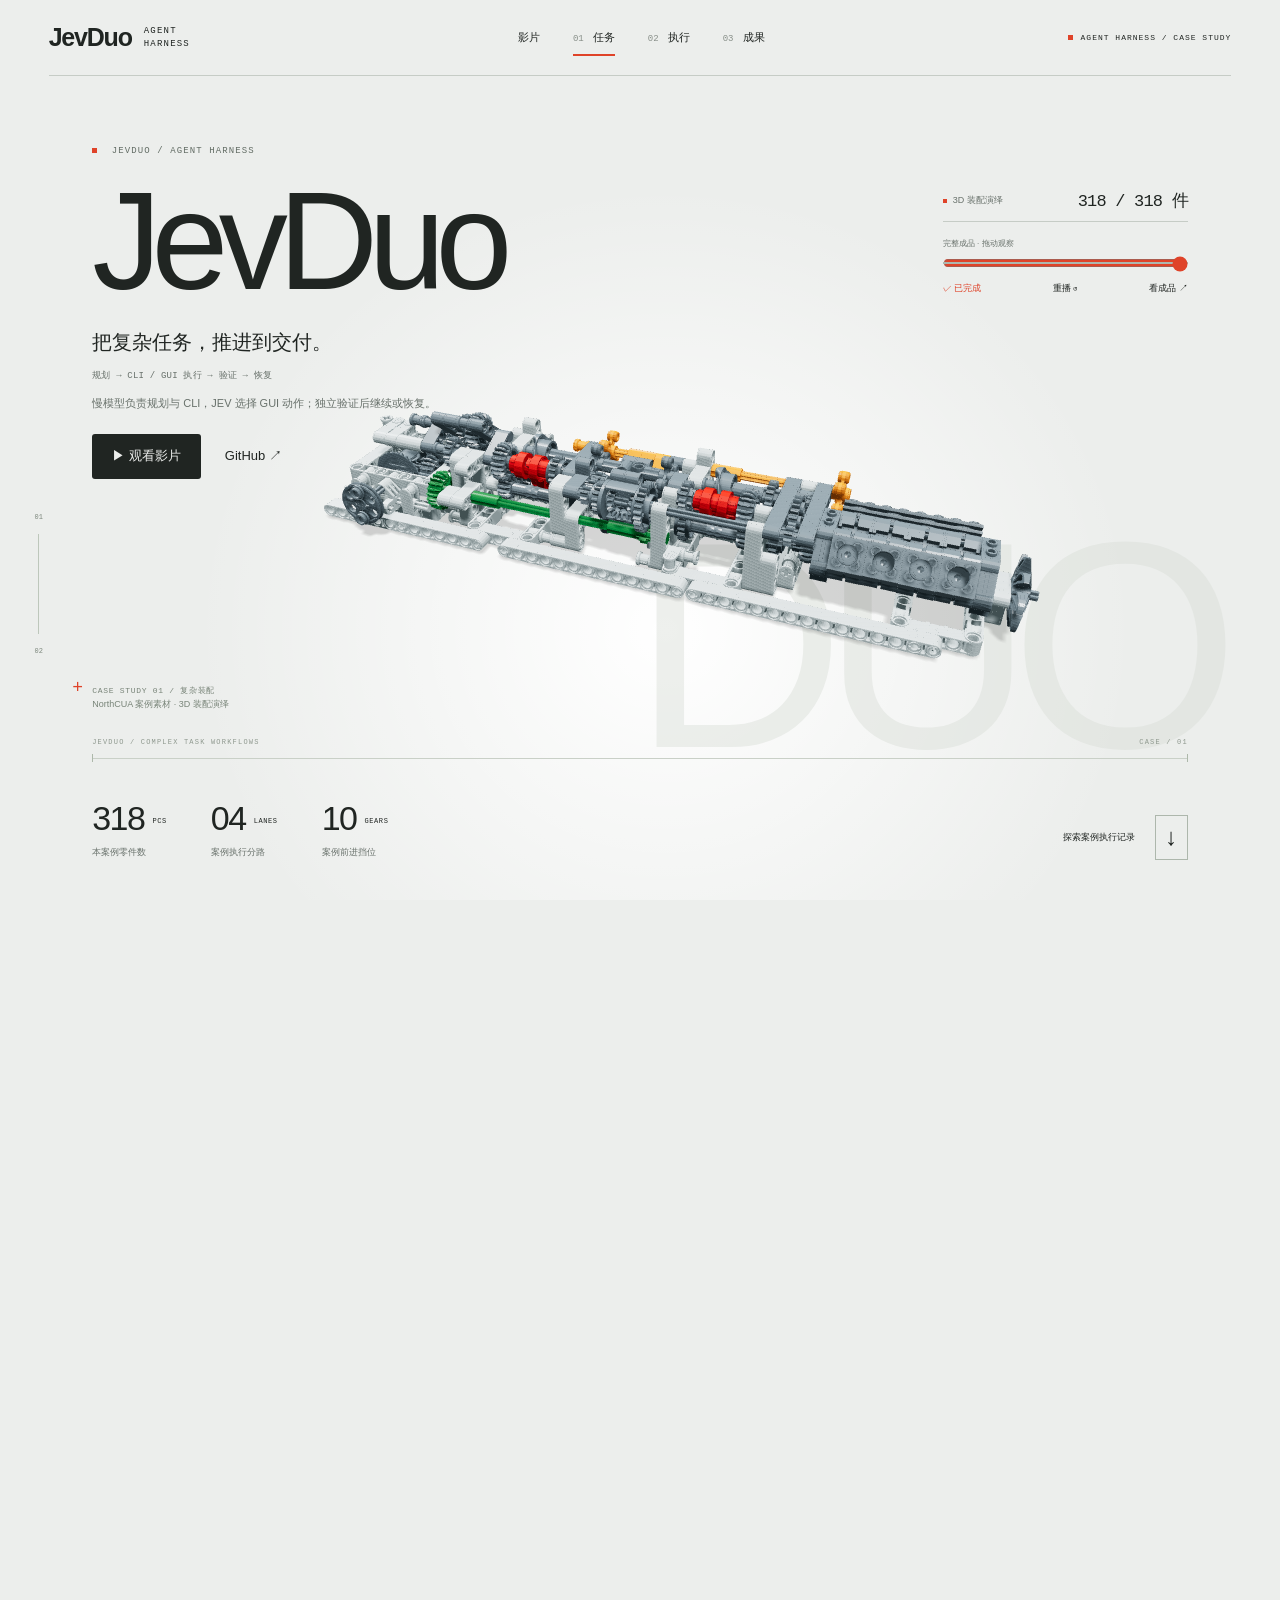
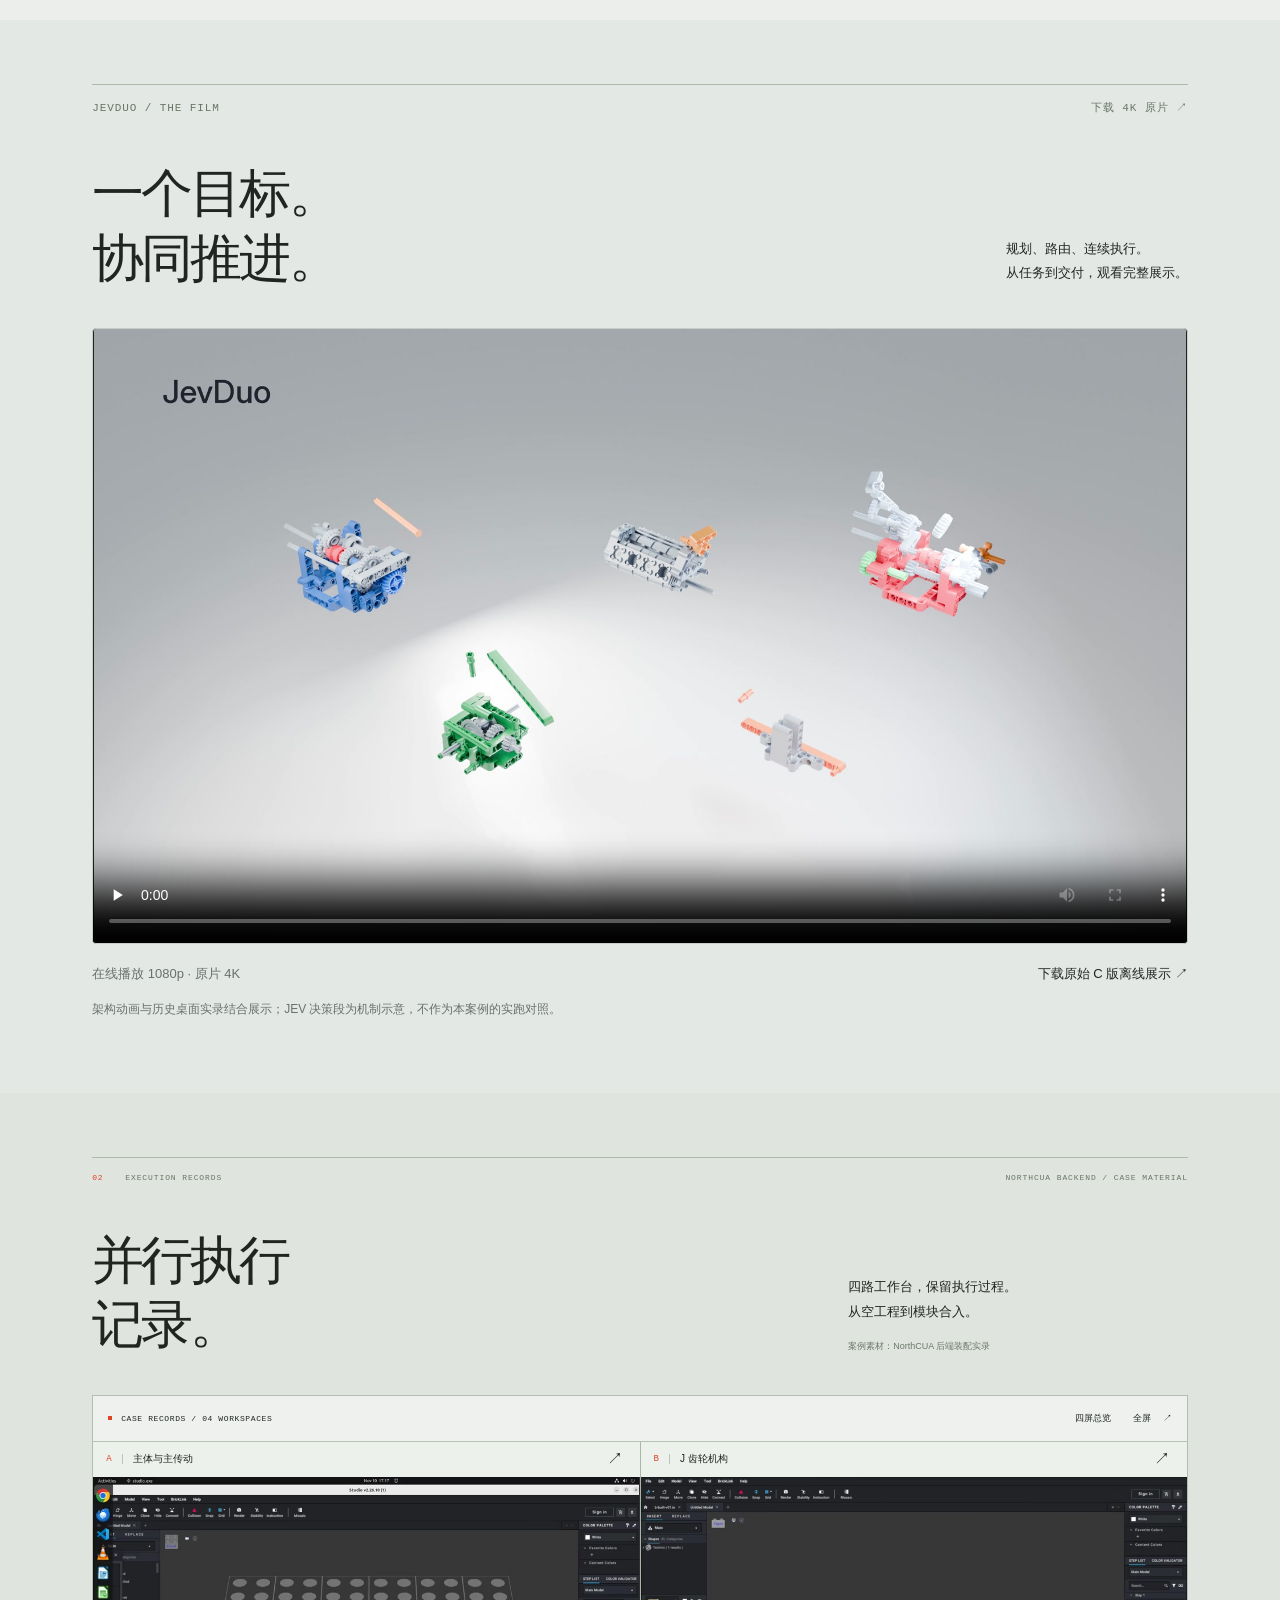
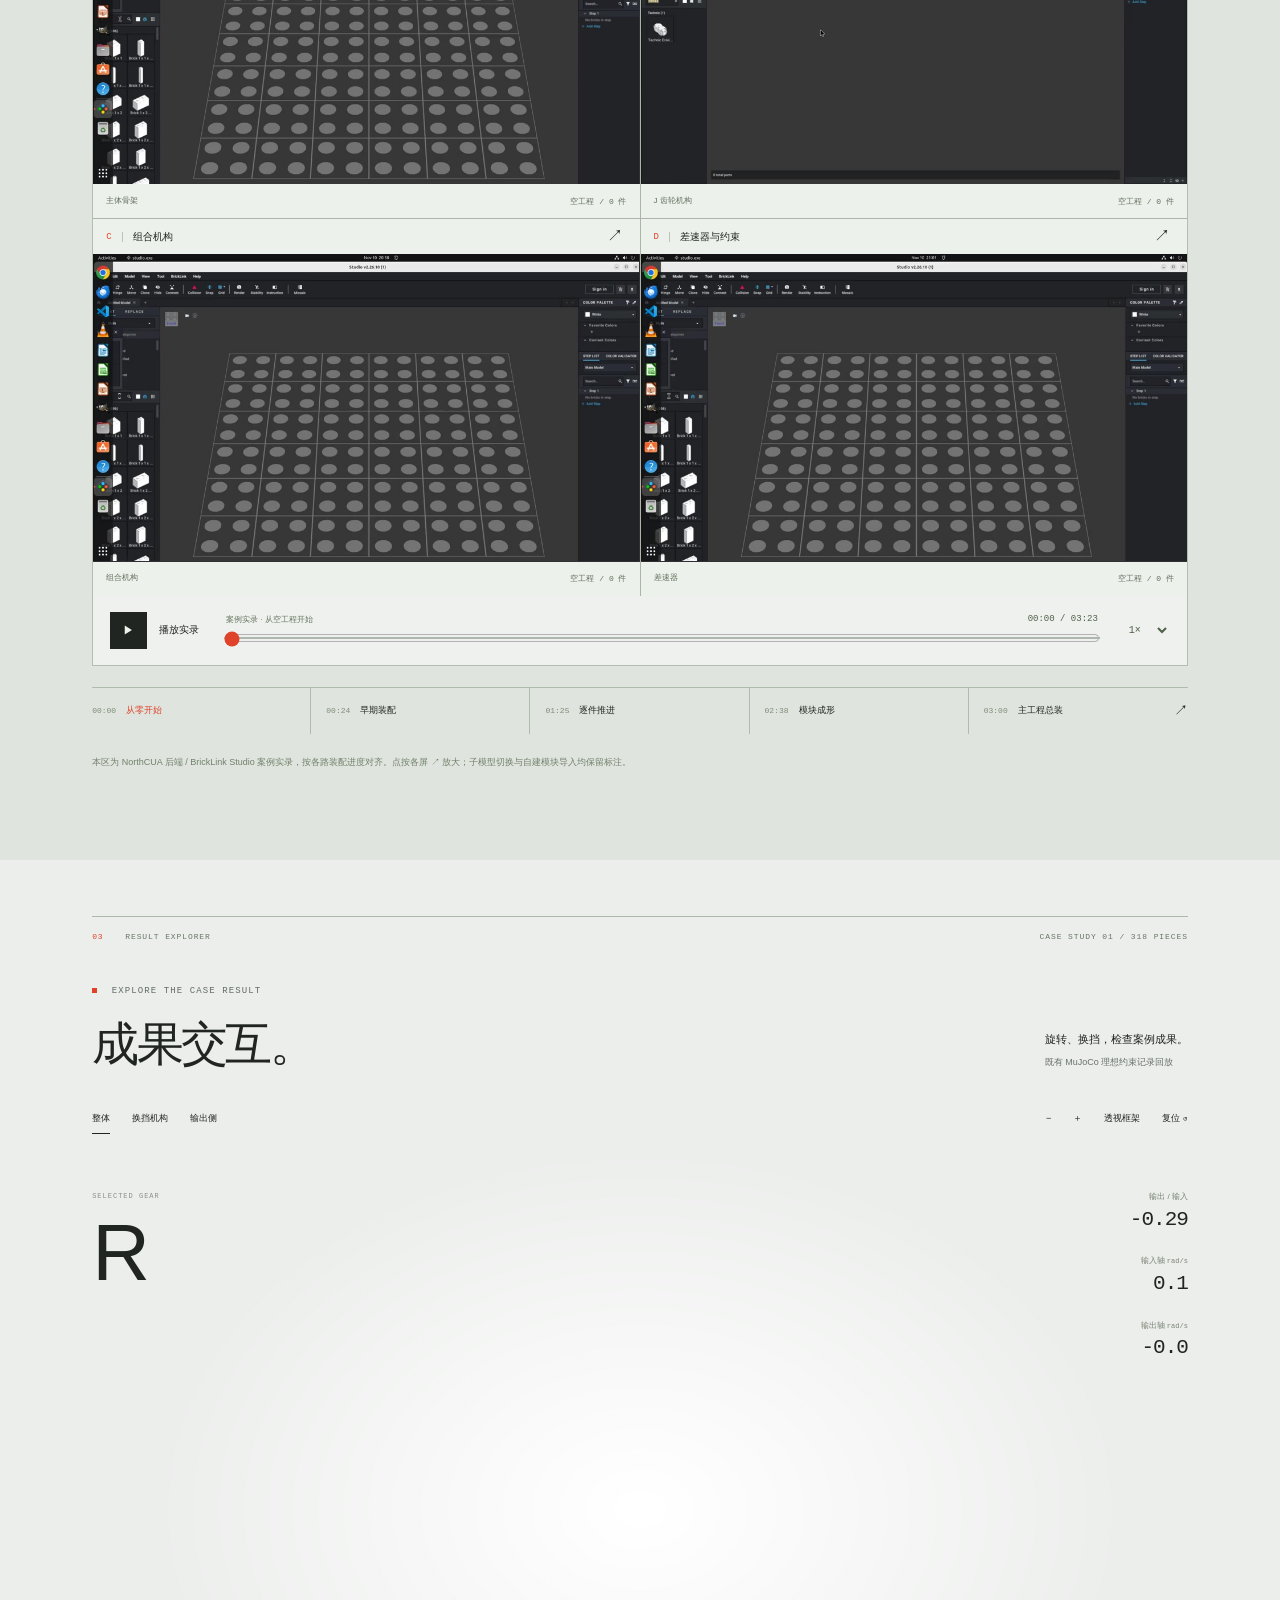
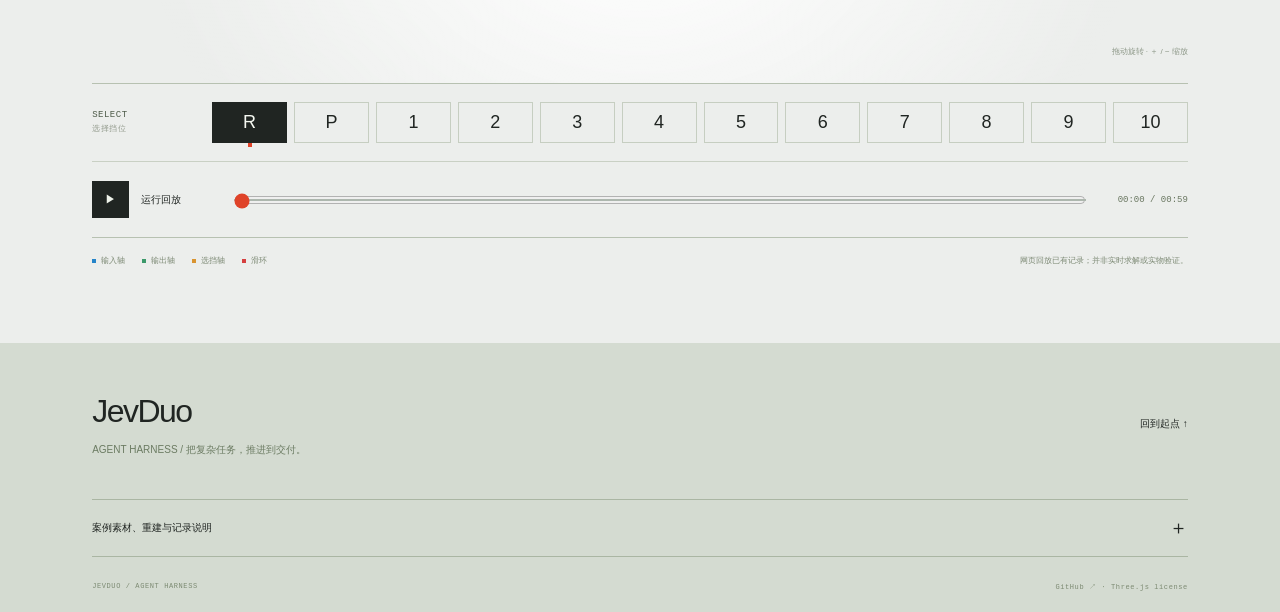
==== index.html @ bc28184a "feat(showcase): publish original Atlas C and JevDuo film" ====
<!doctype html>
<html lang="zh-CN">
<head>
  <meta charset="utf-8">
  <meta name="viewport" content="width=device-width,initial-scale=1">
  <meta name="description" content="JevDuo: a fast–slow computer-use harness. Explore the film, four recorded workspaces and an interactive 3D assembly.">
  <meta property="og:title" content="JevDuo — Agent Harness">
  <meta property="og:image" content="https://xxxyxun.github.io/JevDuo/assets/film-poster.jpg">
  <meta property="og:url" content="https://xxxyxun.github.io/JevDuo/">
  <meta name="theme-color" content="#eceeec">
  <title>JevDuo — Agent Harness</title>
  <link rel="icon" href="assets/preview-atlas.png">
  <link rel="stylesheet" href="assets/style.css">
</head>
<body>
  <a class="skip" href="#desktop">跳到并行执行记录</a>
  <header class="site-header">
    <a class="wordmark" href="#product" aria-label="JevDuo Agent Harness 首页"><span class="brand-mark">JevDuo</span><span>AGENT<br>HARNESS</span></a>
    <nav aria-label="页面章节"><a href="#video">影片</a><a href="#product" data-nav="product"><i>01</i> 任务</a><a href="#desktop" data-nav="desktop"><i>02</i> 执行</a><a href="#motion" data-nav="motion"><i>03</i> 成果</a></nav>
    <span class="header-note"><i></i> AGENT HARNESS / CASE STUDY</span>
  </header>
  <main>
    <section id="product" class="product-story" aria-labelledby="product-title">
      <div class="product-scene" id="product-scene">
        <div class="hero-copy">
          <p class="eyebrow"><span class="signal"></span> JEVDUO / AGENT HARNESS</p>
          <h1 id="product-title">JevDuo</h1>
          <p class="hero-sub">把复杂任务，推进到交付。</p>
          <p class="hero-tech">规划 → CLI / GUI 执行 → 验证 → 恢复</p>
          <p class="hero-description">慢模型负责规划与 CLI，JEV 选择 GUI 动作；独立验证后继续或恢复。</p><div class="hero-links"><a class="watch-film" href="#video">▶ 观看影片</a><a href="https://github.com/xxxyxun/JevDuo" target="_blank" rel="noopener">GitHub ↗</a></div>
        </div>
        <div class="intro-console" aria-label="首屏3D装配演绎">
          <div class="intro-readout"><span><i class="signal"></i>3D 装配演绎</span><output id="intro-count">0 / 318</output></div>
          <div class="intro-progress"><span id="intro-status">从第一件开始</span><input id="intro-seek" type="range" min="0" max="180" step="0.1" value="0" aria-label="首屏装配演绎进度"></div>
          <div class="intro-actions"><button id="intro-play">暂停</button><button id="intro-replay">重播 ↺</button><button id="intro-skip">看成品 ↗</button></div>
        </div>
        <div class="hero-watermark" aria-hidden="true">DUO</div>
        <div class="product-mount model-mount" id="hero-mount" aria-label="可拖动旋转的318件变速箱3D重建"></div>
        <div class="object-tag"><span class="tiny-cross">+</span> CASE STUDY 01 / 复杂装配<br><small>NorthCUA 案例素材 · 3D 装配演绎</small></div>
        <div class="dimension" aria-hidden="true"><span>JEVDUO / COMPLEX TASK WORKFLOWS</span><span>CASE / 01</span></div>
        <div class="module-copy">
          <p class="eyebrow"><span class="signal"></span> CASE STUDY 01 / TASK DECOMPOSITION</p>
          <h2>拆开任务，<br>连接成果。</h2>
          <p>在这个复杂装配案例中，主传动、齿轮、<br>组合机构与差速器被组织为独立模块。</p>
          <div class="module-views" aria-label="模块观察角度"><button data-product-view="overall" aria-pressed="true">整体 <span>↗</span></button><button data-product-view="shift" aria-pressed="false">换挡机构 <span>↗</span></button><button data-product-view="output" aria-pressed="false">输出侧 <span>↗</span></button></div>
        </div>
        <div class="scene-bottom">
          <div class="specification"><div><strong>318<span>PCS</span></strong><small>本案例零件数</small></div><div><strong>04<span>LANES</span></strong><small>案例执行分路</small></div><div><strong>10<span>GEARS</span></strong><small>案例前进挡位</small></div></div>
          <div class="module-index"><span><i>A</i> 主体与主传动</span><span><i>B</i> J 齿轮机构</span><span><i>C</i> 组合机构</span><span><i>D</i> 差速器与约束</span></div>
          <a class="scroll-cue" href="#desktop"><span>探索案例执行记录</span><b>↓</b></a>
        </div>
        <div class="story-progress" aria-hidden="true"><span>01</span><i><b></b></i><span>02</span></div>
      </div>
    </section>

    <section id="video" class="film-section section-shell" aria-labelledby="film-title">
      <div class="chapter-line"><span>JEVDUO / THE FILM</span><a href="downloads/JevDuo-v15-4K.mp4" download>下载 4K 原片 ↗</a></div>
      <div class="section-heading"><h2 id="film-title">一个目标。<br>协同推进。</h2><div><p>规划、路由、连续执行。<br>从任务到交付，观看完整展示。</p></div></div>
      <video id="jevduo-film" class="film-player" controls playsinline preload="none" poster="assets/film-poster.jpg" aria-label="JevDuo 架构与装配案例展示影片"><source src="assets/jevduo-film-1080p.mp4" type="video/mp4">浏览器不支持播放，请下载影片观看。</video>
      <div class="film-links"><span>在线播放 1080p · 原片 4K</span><a href="downloads/jevduo-c-atlas-offline.zip" download>下载原始 C 版离线展示 ↗</a></div>
      <p class="film-boundary">架构动画与历史桌面实录结合展示；JEV 决策段为机制示意，不作为本案例的实跑对照。</p>
    </section>

    <section id="desktop" class="desktop-section section-shell" aria-labelledby="desktop-title">
      <div class="chapter-line"><span><i>02</i> EXECUTION RECORDS</span><span>NORTHCUA BACKEND / CASE MATERIAL</span></div>
      <div class="section-heading"><h2 id="desktop-title">并行执行<br>记录。</h2><div><p>四路工作台，保留执行过程。<br>从空工程到模块合入。</p><span class="mini-note">案例素材：NorthCUA 后端装配实录</span></div></div>
      <div class="desktop-frame" id="desktop-frame">
        <div class="desktop-toolbar"><span id="desktop-stage-label"><i class="signal"></i> CASE RECORDS / 04 WORKSPACES</span><div><button id="master-play" hidden>▶ 总装回放</button><button id="grid-button">四屏总览</button><button id="desktop-fullscreen" aria-label="全屏查看装配录像">全屏 <span>↗</span></button></div></div>
        <div id="desktop-grid" class="desktop-grid"></div>
        <div id="master-stage" class="master-stage" hidden><video id="desktop-master" playsinline muted preload="metadata" aria-label="真实桌面主工程总装录像"></video><div class="master-label"><span>FINAL INTEGRATION</span><h3>合入同一个工程。</h3><p>模块导入、对齐、318 件保存与重开</p></div></div>
        <div class="desktop-transport">
          <button id="desktop-play" class="play-button" aria-label="播放桌面录像"><span>▶</span><b>播放实录</b></button>
          <div class="scrub"><div><span id="desktop-now">从空工作台开始</span><output id="desktop-clock">00:00 / 03:23</output></div><input id="desktop-seek" type="range" min="0" max="203" step="0.05" value="0" aria-label="桌面装配时间轴"></div>
          <select id="desktop-speed" aria-label="桌面播放倍速"><option value="0.5">0.5×</option><option value="1" selected>1×</option><option value="1.5">1.5×</option><option value="2">2×</option></select>
        </div>
      </div>
      <div class="chapter-jumps" aria-label="装配阶段"><button data-desktop-time="0"><span>00:00</span> 从零开始</button><button data-desktop-time="24"><span>00:24</span> 早期装配</button><button data-desktop-time="85"><span>01:25</span> 逐件推进</button><button data-desktop-time="158"><span>02:38</span> 模块成形</button><button data-desktop-time="180"><span>03:00</span> 主工程总装 <i>↗</i></button></div>
      <p class="desktop-note">本区为 NorthCUA 后端 / BrickLink Studio 案例实录，按各路装配进度对齐。点按各屏 ↗ 放大；子模型切换与自建模块导入均保留标注。</p>
      <p class="media-error" id="media-error" role="status" hidden></p>
    </section>

    <section id="motion" class="motion-section section-shell" aria-labelledby="motion-title">
      <div class="chapter-line"><span><i>03</i> RESULT EXPLORER</span><span>CASE STUDY 01 / 318 PIECES</span></div>
      <div class="motion-heading"><div><p class="eyebrow"><span class="signal"></span> EXPLORE THE CASE RESULT</p><h2 id="motion-title">成果交互。</h2></div><p>旋转、换挡，检查案例成果。<br><span>既有 MuJoCo 理想约束记录回放</span></p></div>
      <div class="motion-stage" id="motion-stage">
        <div class="model-mount" id="motion-mount" aria-label="可旋转缩放的变速箱运动记录"></div>
        <div class="motion-view-tools"><div><button data-motion-view="overall" aria-pressed="true">整体</button><button data-motion-view="shift" aria-pressed="false">换挡机构</button><button data-motion-view="output" aria-pressed="false">输出侧</button></div><div><button id="motion-zoom-out" aria-label="缩小模型">−</button><button id="motion-zoom-in" aria-label="放大模型">＋</button><button id="motion-xray" aria-pressed="false">透视框架</button><button id="motion-reset">复位 ↺</button></div></div>
        <div class="current-gear"><span>SELECTED GEAR</span><output id="current-gear">R</output></div>
        <div class="motion-readout"><div><span>输出 / 输入</span><output id="ratio">—</output></div><div><span>输入轴 <small>rad/s</small></span><output id="input-speed">—</output></div><div><span>输出轴 <small>rad/s</small></span><output id="output-speed">—</output></div></div>
        <div class="motion-hint">拖动旋转 · ＋ / − 缩放</div>
      </div>
      <div class="motion-console">
        <div class="gear-row"><span>SELECT<br><small>选择挡位</small></span><nav id="gear-buttons" aria-label="选择挡位"></nav></div>
        <div class="motion-transport"><button id="motion-play" class="play-button"><span>▶</span><b>运行回放</b></button><input id="motion-seek" type="range" min="0" max="59.2" step="0.01" value="0" aria-label="运动记录时间轴"><output id="motion-clock">00:00 / 00:59</output></div>
      </div>
      <div class="motion-caption"><span><i style="--c:#2584c9"></i> 输入轴 <i style="--c:#3b996a"></i> 输出轴 <i style="--c:#d99430"></i> 选挡轴 <i style="--c:#d53f3f"></i> 滑环</span><p>网页回放已有记录；并非实时求解或实物验证。</p></div>
    </section>
  </main>
  <footer class="site-footer section-shell"><div class="footer-top"><a class="footer-brand" href="#product">JevDuo<span>AGENT HARNESS / 把复杂任务，推进到交付。</span></a><a href="#product" class="back-top">回到起点 ↑</a></div><details id="sources"><summary>案例素材、重建与记录说明 <span>＋</span></summary><div class="source-copy"><p>JevDuo 是本页展示的 agent harness；复杂装配为交互案例，素材来自既有 NorthCUA 后端运行。本页不宣称 JevDuo 已执行这份轨迹。规划、CLI / GUI 执行、验证与恢复是能力说明，首屏装配演绎进度不作为实时代理日志。</p><p>桌面区使用原始 NorthCUA / BrickLink Studio 录像，精选搜索、放置、定姿与保存过程，并压缩推理等待。四路按装配进度对齐，不代表同一真实时刻；保存点来自原始工程记录。子模型切换及自建模块导入已标注，不生成虚假的 GUI 放置帧。CLI 辅助的约束模块不冒充逐件 GUI 装配。</p><p>3D 为 318 件彩色装配重建；运行展示使用已有 MuJoCo 求解记录，包含理想齿轮及离合器约束。网页不实时求解，不代表全零件接触、干涉或实物强度认证。本页仅整理展示，未新增模型调用、重新装配或修改原始轨迹和工程。Three.js 使用 MIT 许可证。</p><p>视觉研究参考 Atlas Motion 的工业产品节奏与 Igloo Inc 的连续场景衔接；页面、排版及展示对象独立制作，不复用其品牌或模型资产。</p></div></details><div class="footer-bottom"><span>JEVDUO / AGENT HARNESS</span><span><a href="https://github.com/xxxyxun/JevDuo" target="_blank" rel="noopener">GitHub ↗</a> · <a href="THREE-LICENSE.txt">Three.js license</a></span></div></footer>
  <script defer src="assets/three.js"></script>
  <script defer src="assets/viewer.js"></script>
  <script defer src="assets/intro.js"></script>
  <script defer src="assets/boot.js"></script>
</body>
</html>
---- assets/style.css ----
:root{color-scheme:light;--paper:#eceeec;--ink:#202522;--soft:#68716b;--line:#c6ccc6;--signal:#df4329;--progress:0;--mono:"SFMono-Regular",Consolas,"Liberation Mono",monospace;--sans:Arial,"PingFang SC","Microsoft YaHei",sans-serif}
*{box-sizing:border-box}
html{scroll-behavior:smooth;scroll-padding-top:76px}
body{margin:0;background:var(--paper);color:var(--ink);font:14px/1.6 var(--sans);-webkit-font-smoothing:antialiased}
h1,h2,h3,p{margin:0}
a{color:inherit;text-decoration:none}
button,input,select{font:inherit}
button,a,input,select{-webkit-tap-highlight-color:transparent}
button{color:inherit;border:0;background:none;cursor:pointer}
button:focus-visible,a:focus-visible,input:focus-visible,select:focus-visible,summary:focus-visible{outline:2px solid var(--signal);outline-offset:4px}
button:hover,a:hover{color:var(--signal)}
[hidden]{display:none!important}
::selection{background:var(--signal);color:#fff}
button:disabled{cursor:default}
input[type=range]{height:16px;accent-color:var(--signal);cursor:pointer}
input[type=range]::-webkit-slider-runnable-track{height:2px;background:#adb7ae}
input[type=range]::-webkit-slider-thumb{margin-top:-6px;width:14px;height:14px}
.skip{position:fixed;top:-60px;left:25px;padding:10px;background:var(--ink);color:#fff;z-index:20}
.skip:focus{top:12px}
.site-header{height:76px;position:absolute;left:3.8%;right:3.8%;top:0;display:flex;align-items:center;justify-content:space-between;border-bottom:1px solid var(--line);z-index:5}
.wordmark{display:flex;align-items:center;gap:12px;font:9px/1.4 var(--mono);letter-spacing:1.2px}
.wordmark small{font-size:7px;color:var(--soft);letter-spacing:.65px}
.brand-mark{font:600 25px/1 Arial;letter-spacing:-1.2px}
.site-header nav{display:flex;gap:33px;margin-left:25px}
.site-header nav a{font-size:11px;padding:15px 0;position:relative}
.site-header nav a[aria-current=true]:after{content:"";position:absolute;bottom:5px;left:0;right:0;height:2px;background:var(--signal)}
.site-header nav i{font:9px var(--mono);font-style:normal;margin-right:6px;color:#89908a}
.header-note{font:8px var(--mono);letter-spacing:1px;display:flex;align-items:center;gap:8px}
.header-note i,.signal{display:inline-block;width:5px;height:5px;background:var(--signal);flex-shrink:0}
.signal{margin-right:8px;vertical-align:middle}
.product-story{position:relative;height:180vh;min-height:1180px}
.product-scene{height:100vh;min-height:650px;position:sticky;top:0;overflow:hidden;background:radial-gradient(ellipse at 52% 70%,#fff 0,transparent 50%),var(--paper)}
.hero-copy{position:absolute;top:16%;left:7.2%;z-index:2;transform:translateY(calc(var(--progress) * -35px));opacity:calc(1 - var(--progress) * 2.4);pointer-events:none}
.eyebrow{font:9px/1.6 var(--mono);letter-spacing:1.1px;color:#626c64}
.hero-copy h1{font-size:clamp(80px,10.8vw,170px);font-weight:500;line-height:.98;letter-spacing:-.07em;margin-top:16px;white-space:nowrap}
.hero-copy h1>span{color:var(--signal)}
.hero-sub{font-size:20px;line-height:1.6;margin-top:16px;color:var(--ink)}
.hero-tech{font:9px/1.8 var(--mono);color:var(--soft);margin-top:10px;letter-spacing:.2px}
.hero-description{font-size:11px;line-height:1.8;color:var(--soft);margin-top:10px;max-width:440px}
.intro-console{position:absolute;right:7.2%;top:21%;z-index:3;width:245px;opacity:calc(1 - var(--progress) * 2.4);transform:translateY(calc(var(--progress) * -25px))}
.intro-readout{display:flex;justify-content:space-between;align-items:center;gap:20px;border-bottom:1px solid var(--line);padding-bottom:9px}
.intro-readout>span{font-size:9px;color:var(--soft)}
.intro-readout .signal{width:4px;height:4px;margin-right:6px}
.intro-readout output{font:17px var(--mono);letter-spacing:-.8px}
.intro-progress{margin-top:8px}
.intro-progress>span{font-size:8px;color:var(--soft)}
.intro-progress input{display:block;width:100%;margin:3px 0}
.intro-actions{display:flex;justify-content:space-between;gap:14px;margin-top:5px}
.intro-actions button{font-size:9px;padding:5px 0}
.intro-actions button:first-child{color:var(--signal)}
.hero-watermark{position:absolute;bottom:12%;right:5%;font:350 clamp(140px,23vw,400px)/1 Arial;letter-spacing:-.08em;color:#d9ded7;opacity:.44;pointer-events:none;transform:translateX(calc(var(--progress) * -20px))}
.product-mount{position:absolute;left:6%;top:29%;width:88%;height:54%;transform:translateX(calc(var(--progress) * -13%));transition:width .3s}
.model-mount{touch-action:pan-y}
.model-mount canvas{display:block;width:100%;height:100%;outline:none}
.object-tag{position:absolute;left:7.2%;top:76%;font:8px/1.8 var(--mono);letter-spacing:.7px;color:#788478;pointer-events:none;opacity:calc(1 - var(--progress) * 2)}
.object-tag small{font:9px var(--sans);letter-spacing:0}
.tiny-cross{position:absolute;left:-20px;top:-6px;font:18px var(--mono);color:var(--signal)}
.dimension{position:absolute;left:7.2%;right:7.2%;bottom:15.7%;display:flex;justify-content:space-between;font:7px var(--mono);letter-spacing:1.2px;color:#8e988e;border-bottom:1px solid #c9d0c7;padding:0 0 12px;pointer-events:none}
.dimension:before,.dimension:after{content:"";height:8px;width:1px;background:#adb8aa;position:absolute;bottom:-4px}
.dimension:after{right:0}
.module-copy{position:absolute;right:7.2%;top:29%;z-index:2;width:29%;opacity:clamp(0,calc(var(--progress) * 2.6 - .7),1);transform:translateY(calc((1 - var(--progress)) * 28px));pointer-events:none}
.module-copy h2{font-size:clamp(34px,3.7vw,62px);font-weight:500;letter-spacing:-.06em;line-height:1.28;margin:19px 0 20px}
.module-copy>p:not(.eyebrow){font-size:12px;color:var(--soft);line-height:2}
.module-views{margin-top:25px;display:flex;gap:14px;pointer-events:auto}
.module-views button{border-bottom:1px solid #a4afa3;padding:8px 0;display:flex;justify-content:space-between;gap:10px;font-size:10px}
.module-views button[aria-pressed=true]{border-color:var(--signal);color:var(--signal)}
.module-views span{font-size:14px}
.scene-bottom{position:absolute;bottom:4.5%;left:7.2%;right:7.2%;display:flex;align-items:flex-end;justify-content:space-between;min-height:58px}
.specification{display:flex;gap:44px;opacity:calc(1 - var(--progress) * 2);pointer-events:none}
.specification strong{font:34px/1.2 Arial;letter-spacing:-1.5px;font-weight:400}
.specification strong span{font:7px var(--mono);letter-spacing:.6px;margin-left:8px;vertical-align:middle}
.specification small{display:block;font-size:9px;color:var(--soft);margin-top:6px}
.module-index{position:absolute;left:0;display:flex;gap:30px;bottom:5px;opacity:clamp(0,calc(var(--progress) * 2.6 - .7),1);pointer-events:none}
.module-index span{font-size:10px}
.module-index i{font:10px var(--mono);font-style:normal;display:block;margin-bottom:6px;color:var(--signal)}
.scroll-cue{display:flex;align-items:center;gap:20px;font-size:9px;margin-left:auto}
.scroll-cue b{display:grid;place-items:center;width:33px;height:45px;font:24px Arial;border:1px solid #adb7ac}
.story-progress{position:absolute;left:2.7%;top:57%;display:flex;flex-direction:column;gap:13px;font:7px var(--mono);color:#7d887d}
.story-progress>i{width:1px;height:100px;background:#bdc7bb;margin:auto}
.story-progress b{display:block;width:1px;height:calc(var(--progress) * 100%);background:var(--signal)}
.section-shell{padding-left:7.2%;padding-right:7.2%}
.desktop-section{padding-top:64px;padding-bottom:90px;background:#dfe4de}
.chapter-line{display:flex;justify-content:space-between;align-items:center;border-top:1px solid #aeb9ac;padding-top:15px;font:8px var(--mono);letter-spacing:.9px;color:#687566}
.chapter-line i{font-style:normal;color:var(--signal);margin-right:16px}
.section-heading{display:flex;justify-content:space-between;align-items:flex-end;margin:46px 0 38px}
.section-heading h2{font-size:clamp(34px,4.1vw,67px);font-weight:500;letter-spacing:-.055em;line-height:1.23}
.section-heading>div{width:31%;padding-bottom:4px}
.section-heading p{font-size:13px;line-height:1.9}
.mini-note{display:block;color:#6c786a;font-size:9px;margin-top:14px}
.desktop-frame{border:1px solid #b1beb0;background:#eef1ed}
.desktop-toolbar{padding:12px 15px;display:flex;justify-content:space-between;align-items:center;font:8px var(--mono);letter-spacing:.6px;min-height:46px;border-bottom:1px solid #b6c2b4}
.desktop-toolbar>span{display:flex;align-items:center}
.desktop-toolbar .signal{width:4px;height:4px;margin-right:9px}
.desktop-toolbar button{font-size:9px;padding:0 0 0 22px;letter-spacing:0}
.desktop-toolbar button span{padding-left:6px}
.desktop-grid{display:grid;grid-template-columns:1fr 1fr;gap:1px;background:#aab6a7}
.desktop-lane{min-width:0;background:#edf1eb}
.lane-top{display:flex;justify-content:space-between;align-items:center;height:35px;padding:0 13px;font-size:10px}
.lane-top>span{display:flex;align-items:center;gap:10px}
.lane-id{font:9px var(--mono);border-right:1px solid #bbc5b8;padding-right:10px;color:var(--signal)}
.lane-top button{font:16px var(--mono);padding:4px}
.lane-video{position:relative;aspect-ratio:16/9;background:#2e3032}
.lane-video video{display:block;object-fit:contain;width:100%;height:100%;position:absolute;inset:0}
.lane-bottom{height:34px;padding:0 13px;display:flex;justify-content:space-between;align-items:center;color:#61705d;font-size:8px;gap:10px}
.lane-bottom output{font:8px var(--mono);white-space:nowrap}
.desktop-grid.focused{grid-template-columns:1fr}
.desktop-grid.focused .desktop-lane:not(.focused){display:none}
.desktop-grid.focused .lane-video{max-height:72vh}
.master-stage{position:relative;background:#292b2d}
.master-stage video{width:100%;display:block;max-height:75vh;object-fit:contain}
.master-label{position:absolute;bottom:20px;left:20px;background:#eaf0e7ed;padding:14px 20px;pointer-events:none;border-left:2px solid var(--signal)}
.master-label>span{font:7px var(--mono);color:#6b7b66;letter-spacing:1px}
.master-label h3{font-size:22px;font-weight:500;margin:5px 0}
.master-label p{font-size:9px;color:#596952}
.desktop-transport{padding:16px 17px;display:flex;gap:25px;align-items:center}
.play-button{padding:0;display:flex;align-items:center;gap:12px;white-space:nowrap;text-align:left}
.play-button>span{display:grid;place-items:center;background:var(--ink);color:#eef3ea;font:11px Arial;width:37px;height:37px}
.play-button:hover>span{background:var(--signal)}
.play-button b{font-weight:500;font-size:10px}
.scrub{min-width:0;flex:1}
.scrub>div{display:flex;justify-content:space-between;font-size:8px;color:#66745f;padding:0 2px}
.scrub output{font:9px var(--mono);color:#52614b}
.scrub input{width:100%;display:block;margin:4px 0 0}
.desktop-transport select{background:none;border:0;color:#4e5f47;font:10px var(--mono);padding:6px 0}
.chapter-jumps{display:grid;grid-template-columns:repeat(5,1fr);gap:0;border-top:1px solid #b0bcac;margin-top:21px}
.chapter-jumps button{display:flex;align-items:center;gap:10px;border-right:1px solid #b0bcac;padding:14px 15px;text-align:left;font-size:9px}
.chapter-jumps button:first-child{padding-left:0}
.chapter-jumps button:last-child{border-right:0;padding-right:0}
.chapter-jumps button span{font:8px var(--mono);color:#7e8d76}
.chapter-jumps button.active{color:var(--signal)}
.chapter-jumps button i{font:14px var(--mono);margin-left:auto}
.desktop-note{font-size:9px;color:#71806a;margin-top:20px;line-height:1.8}
.media-error{font-size:11px;color:#a73520;padding-top:15px}
.desktop-frame:fullscreen{background:var(--paper);overflow:auto}
.desktop-frame:fullscreen .desktop-grid{max-width:1600px;margin:auto}
.desktop-frame:fullscreen .desktop-grid:not(.focused) .lane-video{max-height:35vh}
.desktop-frame:fullscreen .desktop-grid.focused .lane-video{height:75vh;aspect-ratio:auto}
.motion-section{background:var(--paper);padding-top:56px;padding-bottom:75px}
.motion-heading{display:flex;align-items:flex-end;justify-content:space-between;margin-top:43px;position:relative;z-index:1;pointer-events:none}
.motion-heading h2{font-size:clamp(31px,3.7vw,60px);font-weight:500;letter-spacing:-.055em;line-height:1.35;margin-top:14px}
.motion-heading>p{font-size:11px;line-height:2;padding-bottom:4px}
.motion-heading>p span{font-size:9px;color:var(--soft)}
.motion-stage{position:relative;height:min(580px,60vw);min-height:440px;background:radial-gradient(ellipse at 50% 70%,#fff,transparent 64%);margin-top:27px}
.motion-stage>.model-mount{position:absolute;inset:0}
.motion-view-tools{position:absolute;left:0;right:0;top:0;display:flex;justify-content:space-between;align-items:center;pointer-events:none}
.motion-view-tools>div{display:flex;gap:22px;pointer-events:auto}
.motion-view-tools button{padding:8px 0;font-size:9px;border-bottom:1px solid transparent}
.motion-view-tools button[aria-pressed=true]{border-color:var(--ink)}
.current-gear{position:absolute;left:0;top:79px;pointer-events:none}
.current-gear>span{font:7px var(--mono);letter-spacing:1px;color:#899185}
.current-gear output{display:block;font:80px/.95 Arial;letter-spacing:-5px;margin-top:11px}
.motion-readout{position:absolute;right:0;top:88px;display:flex;flex-direction:column;gap:20px;pointer-events:none}
.motion-readout>div{min-width:95px;text-align:right}
.motion-readout span{font-size:8px;color:#788372;display:block}
.motion-readout span small{font:7px var(--mono)}
.motion-readout output{font:21px/1.5 var(--mono);letter-spacing:-1px}
.motion-hint{position:absolute;bottom:24px;right:0;font-size:8px;color:#8c9787;pointer-events:none}
.motion-console{border-top:1px solid #b7c1b1;border-bottom:1px solid #b7c1b1}
.gear-row{display:flex;align-items:center;gap:40px;border-bottom:1px solid #c9d0c4;padding:18px 0}
.gear-row>span{font:9px/1.5 var(--mono);letter-spacing:.5px;color:#4c5947;width:80px;flex-shrink:0}
.gear-row small{font:8px var(--sans);color:#929a8c}
.gear-row nav{display:grid;grid-template-columns:repeat(12,1fr);flex:1;gap:7px}
.gear-row button{font:18px Arial;min-height:41px;border:1px solid #c6cec1;position:relative}
.gear-row button[aria-pressed=true]{background:var(--ink);border-color:var(--ink);color:#f5f8f1}
.gear-row button[aria-pressed=true]:after{content:"";position:absolute;bottom:-5px;left:calc(50% - 2px);width:4px;height:4px;background:var(--signal)}
.motion-transport{display:flex;align-items:center;gap:30px;padding:19px 0}
.motion-transport .play-button{width:110px;flex-shrink:0}
.motion-transport>input{flex:1;min-width:0}
.motion-transport>output{font:9px var(--mono);color:#697660}
.motion-caption{display:flex;align-items:center;justify-content:space-between;margin-top:17px;font-size:8px;color:#7c8974;gap:20px}
.motion-caption>span{display:flex;align-items:center;white-space:nowrap}
.motion-caption i{display:inline-block;width:4px;height:4px;background:var(--c);margin:0 5px 0 17px}
.motion-caption i:first-child{margin-left:0}
.motion-caption p{text-align:right}
.site-footer{background:#d4dbd1;padding-top:48px;padding-bottom:23px}
.footer-top{display:flex;align-items:center;justify-content:space-between;margin-bottom:42px}
.footer-brand{font:32px/1.25 Arial;letter-spacing:-1.5px}
.footer-brand span{font:10px var(--sans);letter-spacing:0;display:block;margin-top:12px;color:#6b7b62}
.back-top{font-size:10px}
.site-footer details{border-top:1px solid #aab6a3;border-bottom:1px solid #aab6a3}
.site-footer summary{cursor:pointer;font-size:10px;list-style:none;padding:15px 0;display:flex;align-items:center;justify-content:space-between}
.site-footer summary::-webkit-details-marker{display:none}
.site-footer summary span{font:19px Arial}
.site-footer details[open] summary span{transform:rotate(45deg)}
.source-copy{max-width:830px;padding:8px 0 24px;color:#596b4f;font-size:10px;line-height:1.9}
.source-copy p+p{margin-top:12px}
.footer-bottom{display:flex;justify-content:space-between;font:7px var(--mono);color:#7c8a72;letter-spacing:.6px;margin-top:25px}
@media(min-width:1700px){
.site-header{left:5%;right:5%}
.section-shell{padding-left:9%;padding-right:9%}
.product-mount{left:8%;width:84%}
.hero-copy,.scene-bottom,.object-tag{left:9%}
.dimension{left:9%;right:9%}
.scene-bottom{right:9%}
.module-copy{right:9%}
.intro-console{right:9%}
.motion-stage{height:650px}
}
@media(max-width:1000px){
.site-header{left:5%;right:5%}
.section-shell{padding-left:6%;padding-right:6%}
.header-note{font-size:7px}
.site-header nav{gap:21px}
.hero-copy{left:8%;top:17%}
.hero-copy h1{font-size:11.5vw}
.hero-sub{font-size:16px}
.hero-tech{font-size:8px}
.intro-console{right:6%;top:22%;width:180px}
.product-mount{top:30%;left:2%;width:96%;height:52%}
.module-copy{right:6%;width:30%;top:31%}
.module-copy h2{font-size:35px}
.module-copy>p:not(.eyebrow){font-size:10px}
.module-copy .eyebrow{font-size:7px}
.module-views{gap:9px;flex-wrap:wrap}
.module-views button{font-size:8px}
.scene-bottom{left:8%;right:6%;bottom:5%}
.dimension{left:8%;right:6%;bottom:16.5%}
.specification{gap:25px}
.specification strong{font-size:30px}
.module-index{gap:16px}
.module-index span{font-size:8px}
.scroll-cue{gap:10px}
.scroll-cue>span{font-size:8px;max-width:100px}
.section-heading{margin-top:37px}
.section-heading>div{width:34%}
.section-heading h2{font-size:42px}
.section-heading p{font-size:11px}
.chapter-jumps button{font-size:8px;padding:12px 10px;gap:7px}
.chapter-jumps button span{font-size:7px}
.desktop-transport{gap:18px}
.motion-heading h2{font-size:36px}
.motion-heading .eyebrow{font-size:8px}
.motion-heading>p{font-size:9px}
.motion-heading>p span{font-size:8px}
.motion-stage{height:470px;min-height:0}
.motion-readout output{font-size:18px}
.current-gear output{font-size:65px}
.gear-row{gap:20px}
.gear-row>span{width:65px}
.gear-row nav{gap:4px}
.gear-row button{font-size:16px}
.motion-caption{font-size:7px}
.motion-caption i{margin-left:12px}
.motion-console .play-button{width:95px}
.motion-transport{gap:20px}
}
@media(max-width:650px){
html{scroll-padding-top:20px}
.site-header{height:65px;left:6%;right:6%}
.wordmark{font-size:7px;gap:9px}
.wordmark small{font-size:6px}
.brand-mark{font-size:23px}
.site-header nav{gap:18px;margin:0}
.site-header nav a{font-size:9px}
.site-header nav i{display:none}
.header-note{display:none}
.product-story{height:155vh;min-height:1080px}
.product-scene{min-height:680px;max-height:950px}
.hero-copy{top:17%;left:7%;right:6%}
.hero-copy .eyebrow{font-size:7px;letter-spacing:.7px}
.hero-copy h1{font-size:min(20vw,100px);letter-spacing:-.065em;margin-top:12px}
.hero-sub{font-size:14px;margin-top:13px;line-height:1.8}
.hero-tech{font-size:7px;letter-spacing:0;margin-top:8px}
.hero-description{font-size:8px;margin-top:8px}
.intro-console{left:7%;right:7%;top:calc(17% + 119px + min(20vw,100px));width:auto;display:grid;grid-template-columns:1fr 1.1fr;column-gap:20px}
.intro-readout{padding-bottom:6px;gap:10px}
.intro-readout>span{font-size:8px}
.intro-readout output{font-size:15px}
.intro-progress{margin-top:0}
.intro-progress>span{font-size:7px}
.intro-progress input{margin:0}
.intro-actions{grid-column:1/-1;margin-top:3px;justify-content:flex-end;gap:26px}
.intro-actions button{font-size:9px;padding:6px 0}
.product-mount{left:-10%;width:120%;top:47%;height:31%;transform:translate(calc(var(--progress) * -7%),calc(var(--progress) * -4%))}
.hero-watermark{right:3%;bottom:22%;font-size:40vw}
.object-tag{top:76%;left:8%;font-size:6px}
.object-tag small{font-size:7px}
.dimension{left:8%;right:8%;bottom:15%;font-size:5px;letter-spacing:.8px;padding-bottom:10px}
.scene-bottom{left:8%;right:8%;bottom:4.8%;align-items:flex-end;min-height:45px}
.specification{gap:21px}
.specification strong{font-size:24px}
.specification strong span{font-size:5px;margin-left:5px}
.specification small{font-size:7px;margin-top:3px}
.scroll-cue{gap:0}
.scroll-cue>span{display:none}
.scroll-cue b{width:26px;height:35px;font-size:20px}
.module-copy{right:7%;top:15%;width:86%;display:grid;grid-template-columns:1fr 1fr;column-gap:15px;align-items:end}
.module-copy .eyebrow{grid-column:1/-1;font-size:6px}
.module-copy h2{font-size:31px;line-height:1.2;margin:14px 0 0}
.module-copy>p:not(.eyebrow){font-size:9px;margin-bottom:2px;line-height:1.85}
.module-views{grid-column:1/-1;gap:20px;justify-content:flex-end;margin-top:8px}
.module-views button{padding:6px 0;font-size:8px}
.module-index{gap:15px;bottom:4px}
.module-index span{font-size:7px;max-width:55px;line-height:1.5}
.module-index i{font-size:8px;margin-bottom:4px}
.story-progress{left:2.7%;top:54%;font-size:6px;gap:10px}
.story-progress>i{height:68px}
.desktop-section{padding-top:39px;padding-bottom:48px}
.chapter-line{font-size:6px;letter-spacing:.3px;padding-top:11px}
.chapter-line i{margin-right:8px}
.section-heading{margin:30px 0 24px;gap:20px}
.section-heading h2{font-size:32px;white-space:nowrap}
.section-heading>div{width:43%;max-width:140px}
.section-heading p{font-size:9px;line-height:1.8}
.mini-note{font-size:7px;line-height:1.6;margin-top:8px}
.desktop-toolbar{padding:9px 9px;min-height:38px;font-size:5.5px;letter-spacing:.3px}
.desktop-toolbar button{font-size:7px;padding-left:9px}
.desktop-toolbar .signal{width:3px;height:3px;margin-right:5px}
.lane-top{height:29px;padding:0 7px;font-size:7px}
.lane-top>span{gap:6px}
.lane-id{font-size:7px;padding-right:6px}
.lane-top button{font-size:13px}
.lane-bottom{height:31px;padding:4px 6px;font-size:6px;line-height:1.4;gap:4px}
.lane-bottom>span{max-width:95px}
.lane-bottom output{font-size:6px}
.desktop-transport{padding:12px 10px;gap:12px}
.play-button{gap:8px}
.play-button>span{width:30px;height:30px;font-size:9px}
.play-button b{font-size:8px}
.scrub>div{font-size:6px;gap:5px}
.scrub>div>span{max-width:100px;white-space:nowrap;overflow:hidden;text-overflow:ellipsis}
.scrub output{font-size:7px}
.scrub input{margin-top:1px}
.desktop-transport select{font-size:8px;max-width:42px}
.chapter-jumps{grid-template-columns:repeat(3,1fr);margin-top:16px}
.chapter-jumps button{font-size:7px;padding:10px 8px;gap:6px}
.chapter-jumps button span{font-size:6px}
.chapter-jumps button:nth-child(3){border-right:0}
.chapter-jumps button:nth-child(4){padding-left:0}
.chapter-jumps button:last-child{grid-column:2/-1;border-right:0;padding-left:8px}
.desktop-note{font-size:7px;margin-top:13px}
.master-label{left:10px;bottom:10px;padding:7px 10px}
.master-label>span{font-size:5px}
.master-label h3{font-size:15px;margin:3px 0}
.master-label p{font-size:6px}
.motion-section{padding-top:33px;padding-bottom:40px}
.motion-heading{margin-top:29px;display:block}
.motion-heading .eyebrow{font-size:6px}
.motion-heading h2{font-size:31px;margin-top:9px}
.motion-heading>p{font-size:8px;line-height:1.8;margin-top:13px}
.motion-heading>p span{font-size:7px}
.motion-stage{height:385px;margin-top:20px}
.motion-stage>.model-mount{inset:30px -7% 35px}
.motion-view-tools{top:0;gap:10px}
.motion-view-tools>div{gap:13px}
.motion-view-tools button{font-size:7px;padding:5px 0}
.motion-view-tools>div:last-child{gap:12px}
.current-gear{top:58px}
.current-gear>span{font-size:5px;letter-spacing:.4px}
.current-gear output{font-size:47px;letter-spacing:-3px;margin-top:7px}
.motion-readout{top:70px;gap:14px}
.motion-readout>div{min-width:60px}
.motion-readout span{font-size:6px}
.motion-readout span small{font-size:5px}
.motion-readout output{font-size:14px;letter-spacing:-.6px}
.motion-hint{font-size:6px;bottom:23px}
.gear-row{gap:11px;padding:13px 0;align-items:flex-start}
.gear-row>span{font-size:6px;width:37px;line-height:1.8;padding-top:4px}
.gear-row small{font-size:6px}
.gear-row nav{gap:4px;grid-template-columns:repeat(6,1fr);row-gap:8px}
.gear-row button{min-height:29px;font-size:13px}
.gear-row button[aria-pressed=true]:after{width:3px;height:3px;bottom:-4px}
.motion-transport{padding:13px 0;gap:13px}
.motion-console .play-button{width:80px}
.motion-transport output{font-size:7px}
.motion-caption{align-items:flex-start;gap:12px;margin-top:13px;font-size:6px}
.motion-caption>span{flex-wrap:wrap;line-height:2}
.motion-caption i{margin-left:9px;width:3px;height:3px}
.motion-caption p{width:38%;flex-shrink:0;line-height:1.8}
.site-footer{padding-top:31px;padding-bottom:19px}
.footer-top{margin-bottom:27px}
.footer-brand{font-size:27px}
.footer-brand span{font-size:8px;margin-top:7px}
.back-top{font-size:8px}
.site-footer summary{font-size:8px;padding:12px 0}
.site-footer summary span{font-size:17px}
.source-copy{font-size:8px;padding-bottom:18px}
.footer-bottom{font-size:5px;letter-spacing:.3px;margin-top:18px;gap:15px}
}
@media(prefers-reduced-motion:reduce){
html{scroll-behavior:auto}
.product-mount{transition:none}
.hero-copy,.module-copy{transform:none}
}

/* Online film entry; the original Atlas C scene, layout and controls are retained. */
.hero-links{display:flex;align-items:center;gap:24px;margin-top:20px;pointer-events:auto;font-size:13px}
.watch-film{display:inline-flex;align-items:center;gap:10px;background:var(--ink);color:var(--paper);padding:12px 20px;border-radius:3px}
.watch-film:hover{background:var(--signal);color:#fff}
.film-section{padding-top:64px;padding-bottom:72px;background:#e4e8e5}
.film-section .chapter-line{font-size:11px}
.film-section .section-heading>div{width:auto;max-width:420px}
.film-player{display:block;width:100%;aspect-ratio:16/9;background:#202522;border:1px solid var(--line);border-radius:4px}
.film-links{display:flex;align-items:center;justify-content:space-between;gap:18px;margin-top:20px;font-size:13px}
.film-links>span{color:var(--soft)}
.film-boundary{margin-top:14px;font-size:12px;line-height:1.8;color:var(--soft)}
@media(max-width:650px){.site-header nav{gap:12px;margin-left:10px}.hero-links{gap:18px;margin-top:14px}.watch-film{padding:10px 16px}.intro-console{top:calc(17% + 175px + min(20vw,100px))}.product-mount{top:53%;height:27%}.film-section{padding-top:40px;padding-bottom:45px}.film-links{align-items:flex-start;flex-direction:column;font-size:12px}.film-section .section-heading{gap:18px}.film-section .section-heading>div{max-width:45%}}
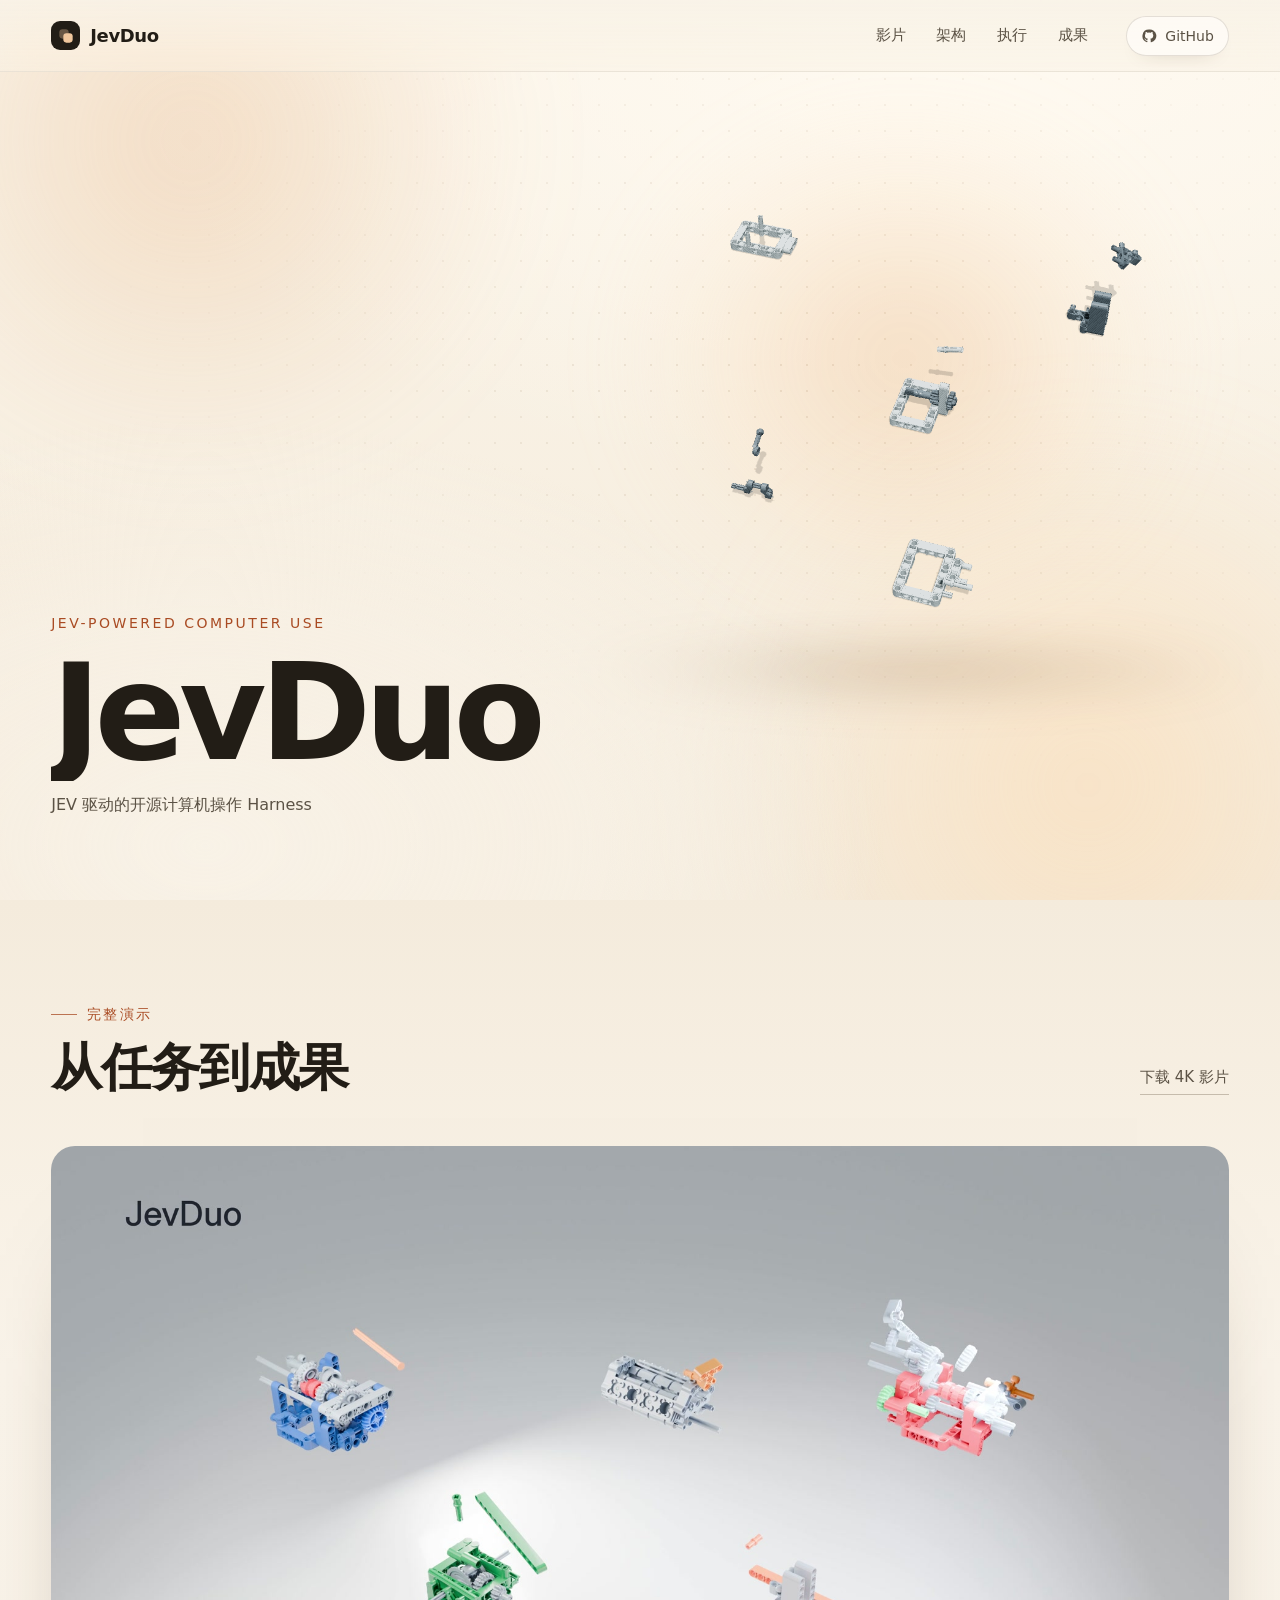
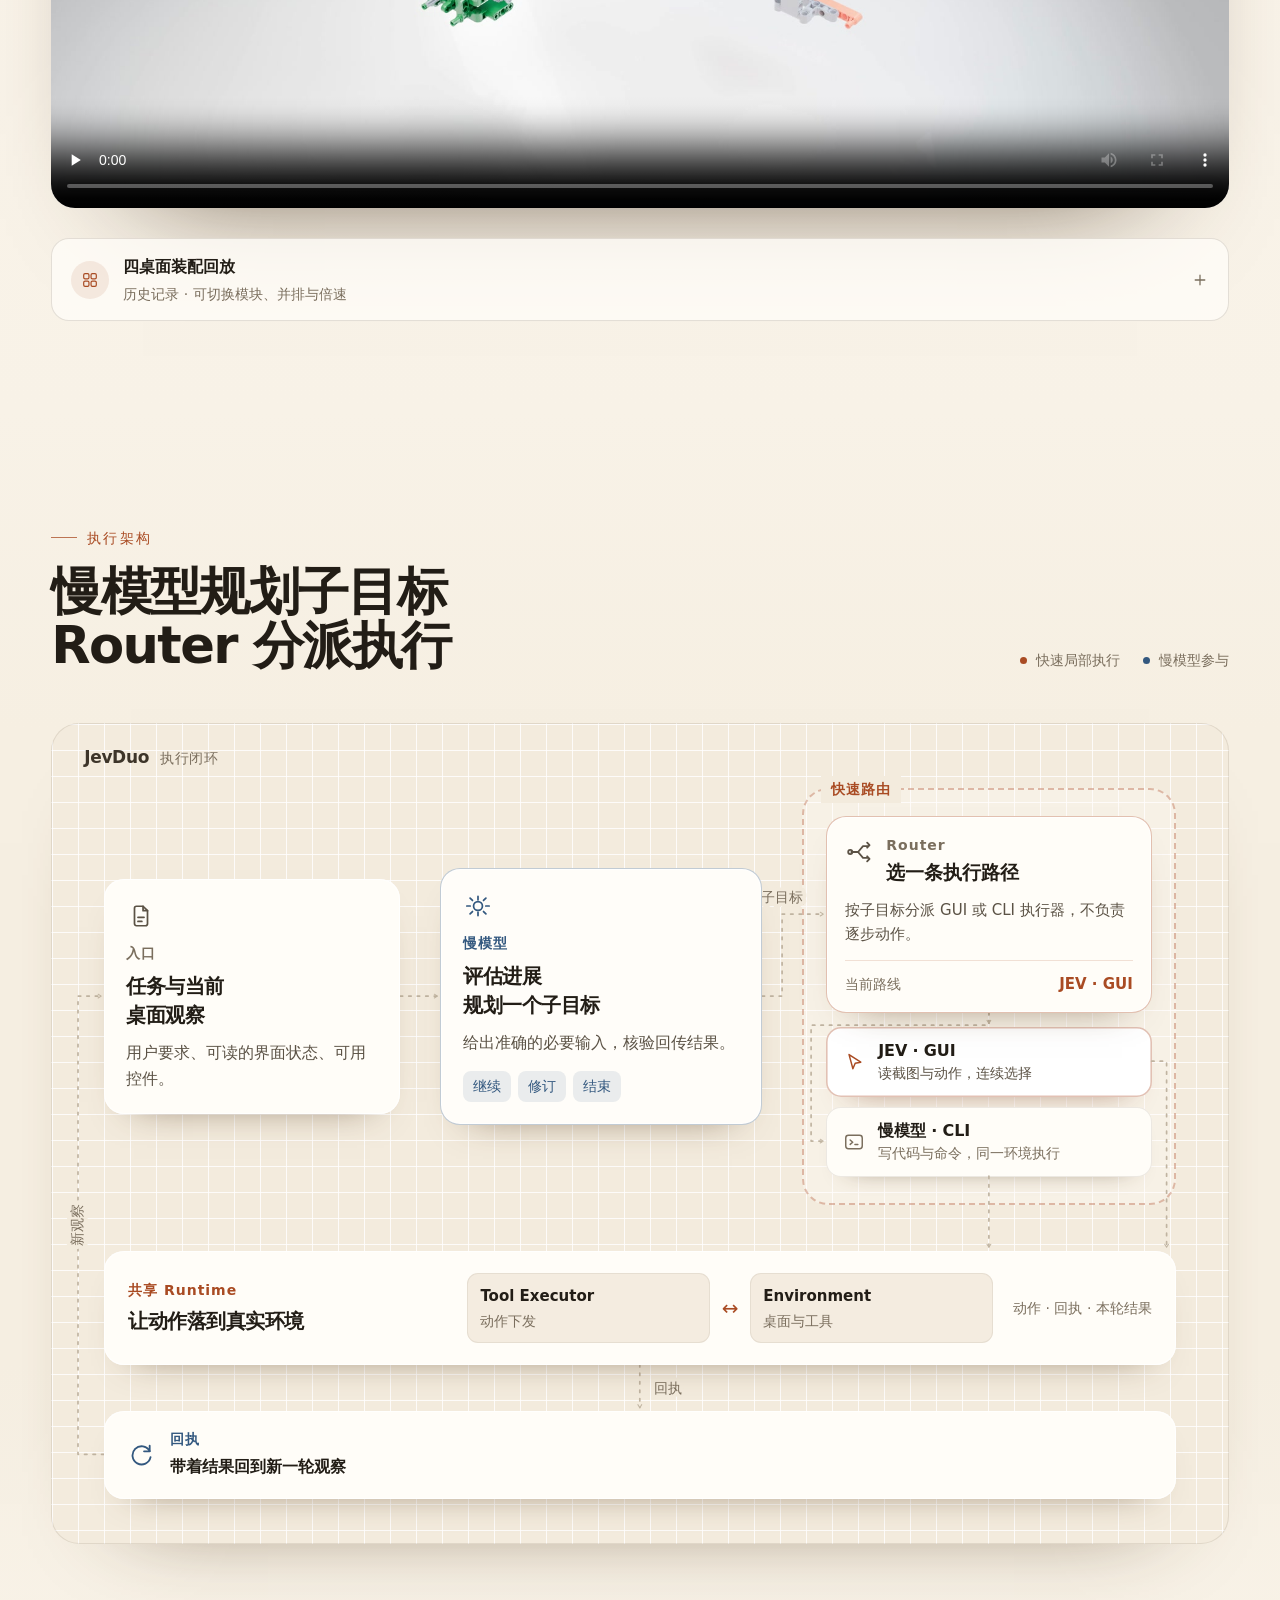
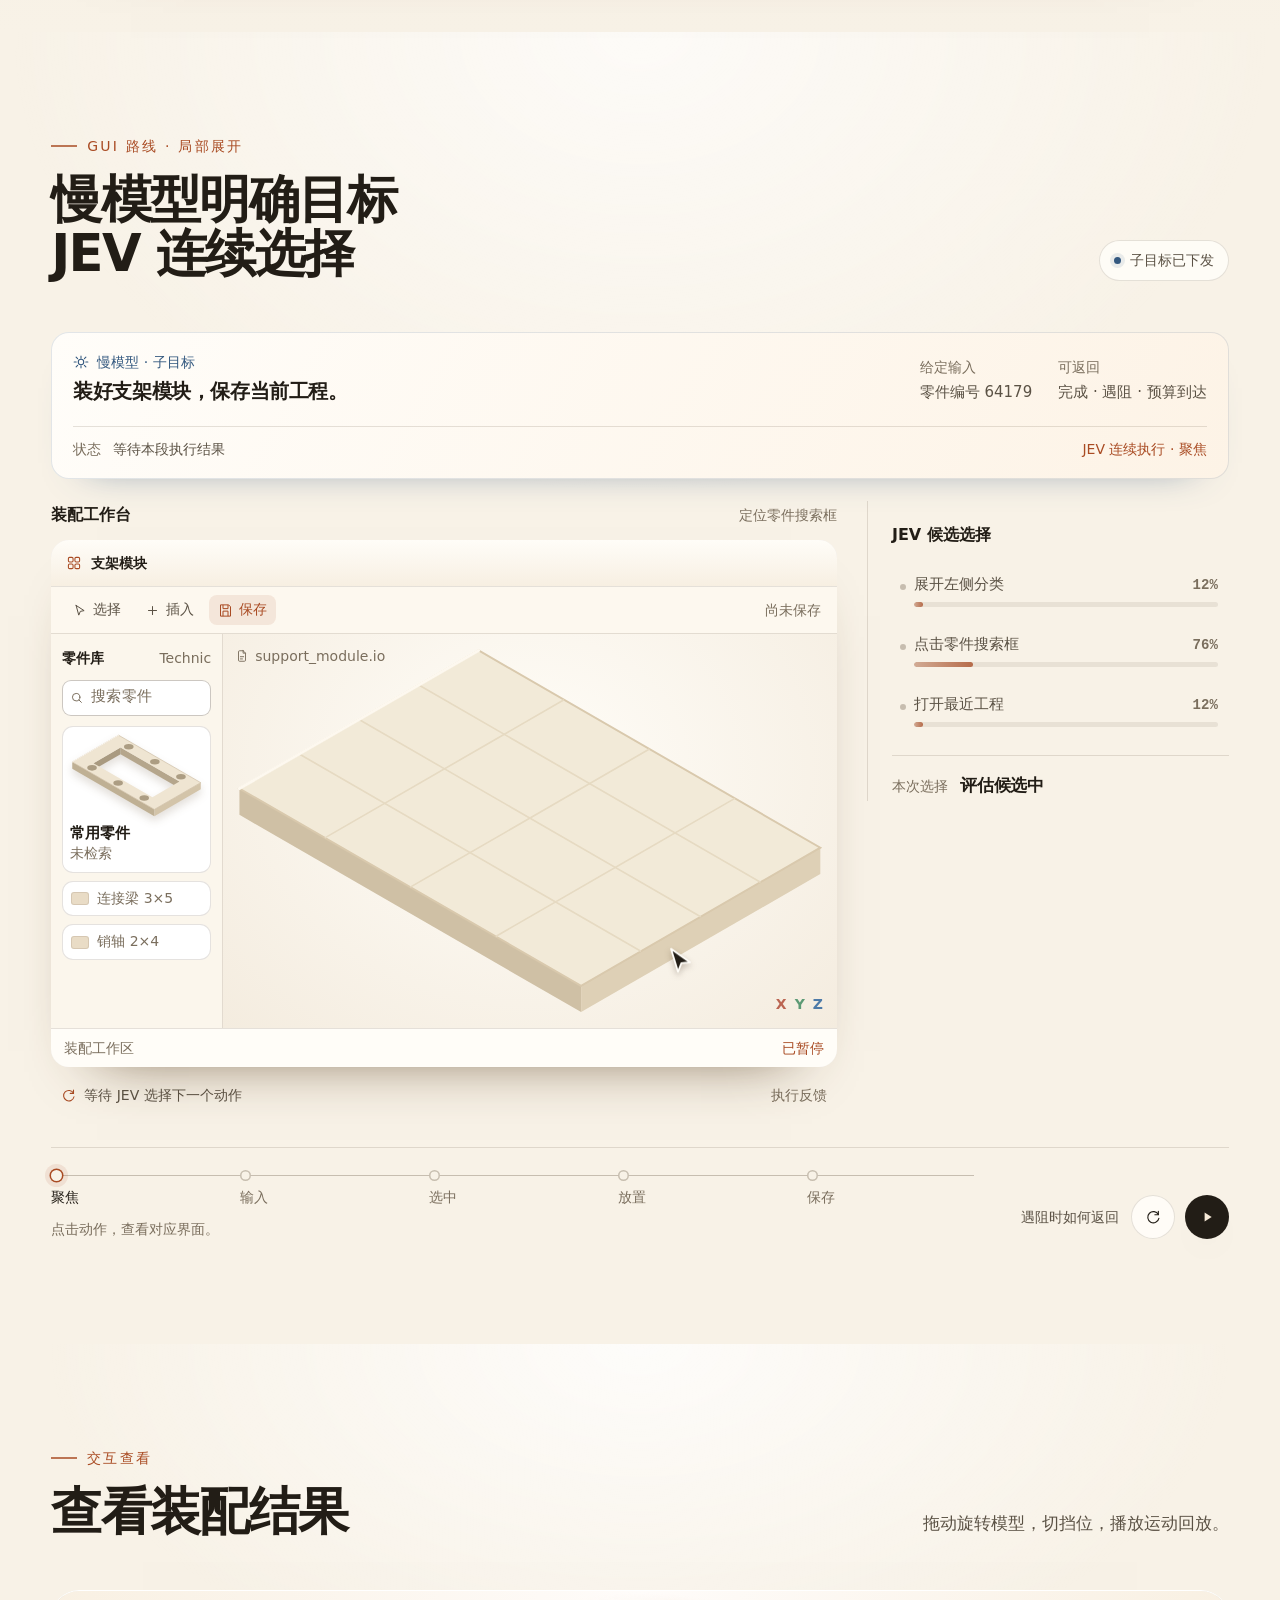
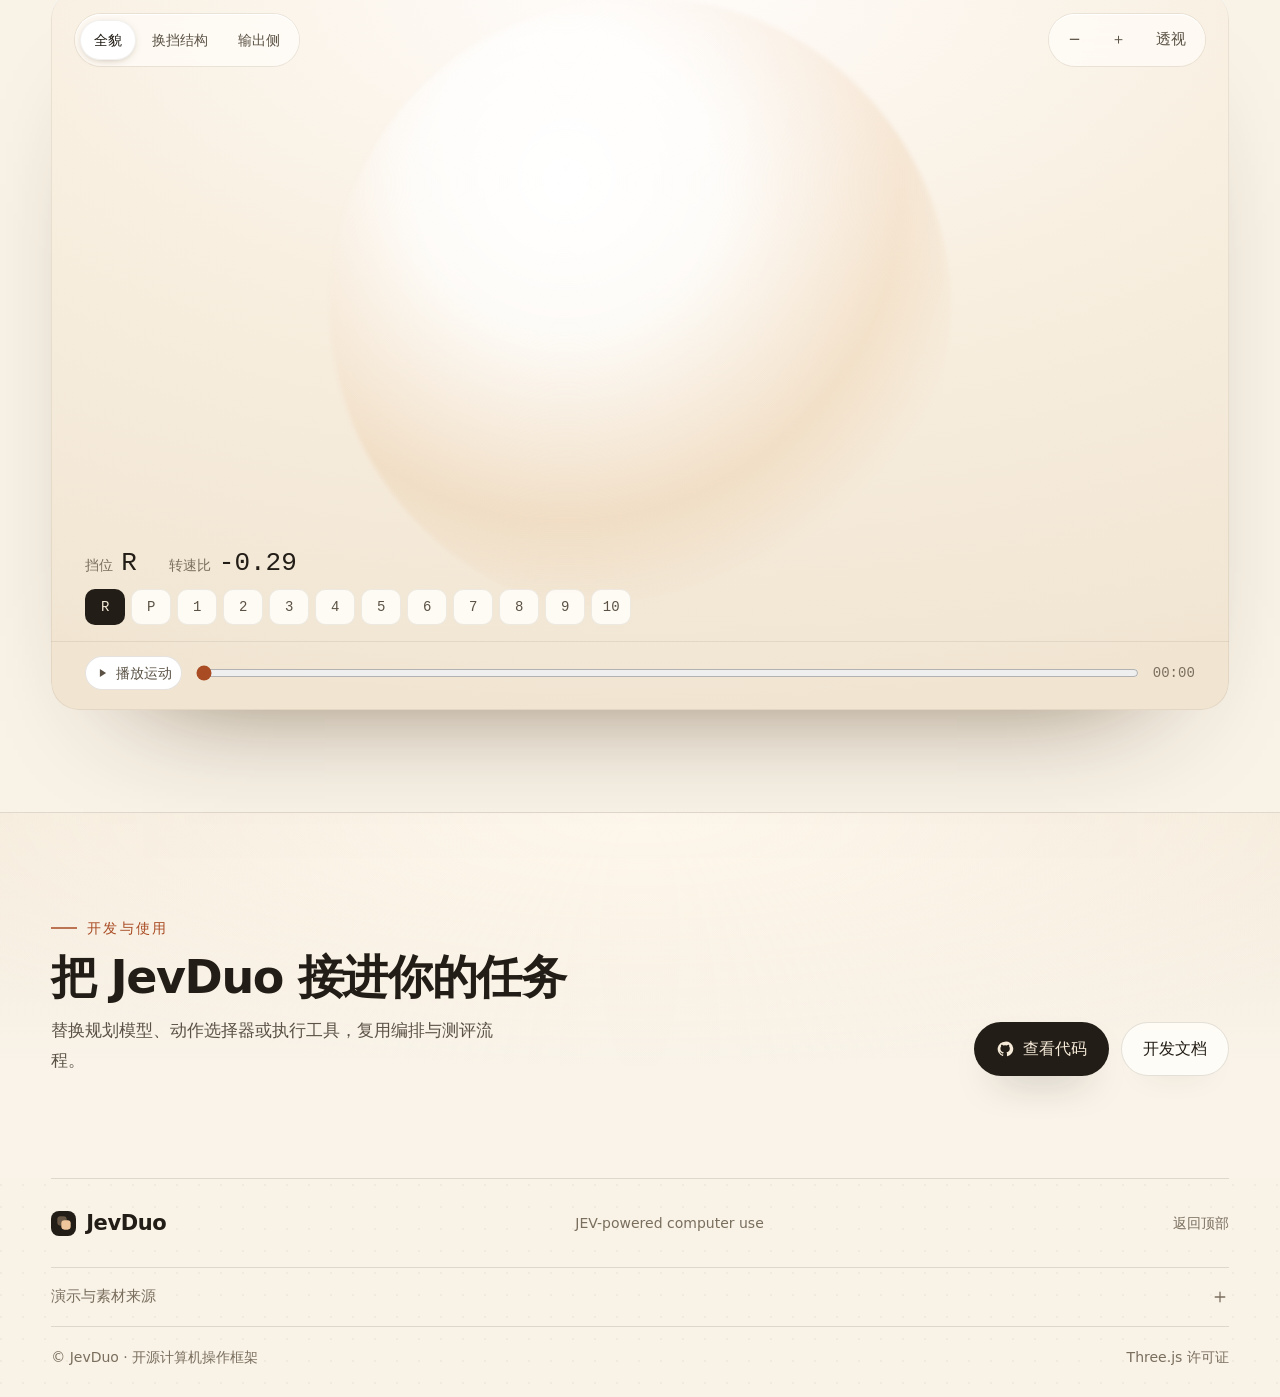
==== commit f2b2dede: "docs(site): promote current harness showcase to homepage" ====
--- a/index.html
+++ b/index.html
@@ -1,105 +1,393 @@
 <!doctype html>
-<html lang="zh-CN">
+<html lang='zh-CN' data-assets='assets/'>
 <head>
-  <meta charset="utf-8">
-  <meta name="viewport" content="width=device-width,initial-scale=1">
-  <meta name="description" content="JevDuo: a fast–slow computer-use harness. Explore the film, four recorded workspaces and an interactive 3D assembly.">
-  <meta property="og:title" content="JevDuo — Agent Harness">
-  <meta property="og:image" content="https://xxxyxun.github.io/JevDuo/assets/film-poster.jpg">
-  <meta property="og:url" content="https://xxxyxun.github.io/JevDuo/">
-  <meta name="theme-color" content="#eceeec">
-  <title>JevDuo — Agent Harness</title>
-  <link rel="icon" href="assets/preview-atlas.png">
-  <link rel="stylesheet" href="assets/style.css">
+<meta charset='utf-8'>
+<meta name='viewport' content='width=device-width, initial-scale=1'>
+<meta name='description' content='JevDuo：慢模型规划有界子目标，Router 分派执行器，JEV 在共享 Runtime 中连续选择动作。'>
+<meta name='theme-color' content='#f8f2e7'>
+<meta name='color-scheme' content='light'>
+<title>JevDuo — JEV-powered computer use</title>
+<link rel='icon' href='data:image/svg+xml,%3Csvg xmlns=%22http://www.w3.org/2000/svg%22 viewBox=%220 0 32 32%22%3E%3Crect width=%2232%22 height=%2232%22 rx=%229%22 fill=%22%231c1914%22/%3E%3Crect x=%226%22 y=%226%22 width=%2212%22 height=%2212%22 rx=%224%22 fill=%22%23f0c79d%22/%3E%3Crect x=%2214%22 y=%2214%22 width=%2212%22 height=%2212%22 rx=%224%22 fill=%22%23fffdf8%22/%3E%3C/svg%3E'>
+<link rel='preload' href='assembly-poster.png' as='image'>
+<link rel='stylesheet' href='showcase.css'>
+<link rel='stylesheet' href='responsive.css'>
+<script defer src='assets/three.js'></script>
+<script defer src='assets/viewer.js'></script>
+<script defer src='story.js'></script>
+<script defer src='execution.js'></script>
+<script defer src='showcase.js'></script>
 </head>
 <body>
-  <a class="skip" href="#desktop">跳到并行执行记录</a>
-  <header class="site-header">
-    <a class="wordmark" href="#product" aria-label="JevDuo Agent Harness 首页"><span class="brand-mark">JevDuo</span><span>AGENT<br>HARNESS</span></a>
-    <nav aria-label="页面章节"><a href="#video">影片</a><a href="#product" data-nav="product"><i>01</i> 任务</a><a href="#desktop" data-nav="desktop"><i>02</i> 执行</a><a href="#motion" data-nav="motion"><i>03</i> 成果</a></nav>
-    <span class="header-note"><i></i> AGENT HARNESS / CASE STUDY</span>
-  </header>
-  <main>
-    <section id="product" class="product-story" aria-labelledby="product-title">
-      <div class="product-scene" id="product-scene">
-        <div class="hero-copy">
-          <p class="eyebrow"><span class="signal"></span> JEVDUO / AGENT HARNESS</p>
-          <h1 id="product-title">JevDuo</h1>
-          <p class="hero-sub">把复杂任务，推进到交付。</p>
-          <p class="hero-tech">规划 → CLI / GUI 执行 → 验证 → 恢复</p>
-          <p class="hero-description">慢模型负责规划与 CLI，JEV 选择 GUI 动作；独立验证后继续或恢复。</p><div class="hero-links"><a class="watch-film" href="#video">▶ 观看影片</a><a href="https://github.com/xxxyxun/JevDuo" target="_blank" rel="noopener">GitHub ↗</a></div>
-        </div>
-        <div class="intro-console" aria-label="首屏3D装配演绎">
-          <div class="intro-readout"><span><i class="signal"></i>3D 装配演绎</span><output id="intro-count">0 / 318</output></div>
-          <div class="intro-progress"><span id="intro-status">从第一件开始</span><input id="intro-seek" type="range" min="0" max="180" step="0.1" value="0" aria-label="首屏装配演绎进度"></div>
-          <div class="intro-actions"><button id="intro-play">暂停</button><button id="intro-replay">重播 ↺</button><button id="intro-skip">看成品 ↗</button></div>
-        </div>
-        <div class="hero-watermark" aria-hidden="true">DUO</div>
-        <div class="product-mount model-mount" id="hero-mount" aria-label="可拖动旋转的318件变速箱3D重建"></div>
-        <div class="object-tag"><span class="tiny-cross">+</span> CASE STUDY 01 / 复杂装配<br><small>NorthCUA 案例素材 · 3D 装配演绎</small></div>
-        <div class="dimension" aria-hidden="true"><span>JEVDUO / COMPLEX TASK WORKFLOWS</span><span>CASE / 01</span></div>
-        <div class="module-copy">
-          <p class="eyebrow"><span class="signal"></span> CASE STUDY 01 / TASK DECOMPOSITION</p>
-          <h2>拆开任务，<br>连接成果。</h2>
-          <p>在这个复杂装配案例中，主传动、齿轮、<br>组合机构与差速器被组织为独立模块。</p>
-          <div class="module-views" aria-label="模块观察角度"><button data-product-view="overall" aria-pressed="true">整体 <span>↗</span></button><button data-product-view="shift" aria-pressed="false">换挡机构 <span>↗</span></button><button data-product-view="output" aria-pressed="false">输出侧 <span>↗</span></button></div>
-        </div>
-        <div class="scene-bottom">
-          <div class="specification"><div><strong>318<span>PCS</span></strong><small>本案例零件数</small></div><div><strong>04<span>LANES</span></strong><small>案例执行分路</small></div><div><strong>10<span>GEARS</span></strong><small>案例前进挡位</small></div></div>
-          <div class="module-index"><span><i>A</i> 主体与主传动</span><span><i>B</i> J 齿轮机构</span><span><i>C</i> 组合机构</span><span><i>D</i> 差速器与约束</span></div>
-          <a class="scroll-cue" href="#desktop"><span>探索案例执行记录</span><b>↓</b></a>
-        </div>
-        <div class="story-progress" aria-hidden="true"><span>01</span><i><b></b></i><span>02</span></div>
+<svg class='symbols' aria-hidden='true' xmlns='http://www.w3.org/2000/svg'>
+<symbol id='i-mark' viewBox='0 0 24 24'><rect x='2' y='2' width='14' height='14' rx='4.6' fill='currentColor' opacity='.34'/><rect x='8' y='8' width='14' height='14' rx='4.6' fill='currentColor'/></symbol>
+<symbol id='i-file' viewBox='0 0 24 24'><g fill='none' stroke='currentColor' stroke-width='1.6' stroke-linecap='round' stroke-linejoin='round'><path d='M13.9 3H7.8A1.8 1.8 0 0 0 6 4.8v14.4A1.8 1.8 0 0 0 7.8 21h8.4a1.8 1.8 0 0 0 1.8-1.8V7.1L13.9 3Z'/><path d='M13.9 3v4.1h4.1M9.2 13.2h5.6M9.2 17h3.6'/></g></symbol>
+<symbol id='i-spark' viewBox='0 0 24 24'><g fill='none' stroke='currentColor' stroke-width='1.6' stroke-linecap='round' stroke-linejoin='round'><path d='M12 3.2v3.1M12 17.7v3.1M4.8 12H1.7M22.3 12h-3.1M6.9 6.9 4.7 4.7M19.3 19.3l-2.2-2.2M17.1 6.9l2.2-2.2M4.7 19.3l2.2-2.2'/><circle cx='12' cy='12' r='4.1'/></g></symbol>
+<symbol id='i-branch' viewBox='0 0 24 24'><g fill='none' stroke='currentColor' stroke-width='1.7' stroke-linecap='round' stroke-linejoin='round'><path d='M4 12h6.2m0 0 4.6-5.4h4.4m-9 5.4 4.6 5.4h4.4'/><circle cx='3' cy='12' r='1.9'/><path d='m18.6 3.4 2.2 2.3-2.2 2.3M18.6 16l2.2 2.3-2.2 2.3'/></g></symbol>
+<symbol id='i-cursor' viewBox='0 0 24 24'><path fill='none' stroke='currentColor' stroke-width='1.6' stroke-linecap='round' stroke-linejoin='round' d='M6.6 3.9 19.4 12.2l-6.1 1.2-2.5 6-4.2-15.5Z'/></symbol>
+<symbol id='i-terminal' viewBox='0 0 24 24'><g fill='none' stroke='currentColor' stroke-width='1.6' stroke-linecap='round' stroke-linejoin='round'><rect x='3' y='4.6' width='18' height='14.8' rx='3'/><path d='m7.8 9.8 2.8 2.4-2.8 2.4M13 14.8h3.2'/></g></symbol>
+<symbol id='i-grid' viewBox='0 0 24 24'><g fill='none' stroke='currentColor' stroke-width='1.6'><rect x='3.6' y='3.6' width='7' height='7' rx='1.8'/><rect x='13.4' y='3.6' width='7' height='7' rx='1.8'/><rect x='3.6' y='13.4' width='7' height='7' rx='1.8'/><rect x='13.4' y='13.4' width='7' height='7' rx='1.8'/></g></symbol>
+<symbol id='i-search' viewBox='0 0 24 24'><g fill='none' stroke='currentColor' stroke-width='1.7' stroke-linecap='round'><circle cx='10.6' cy='10.6' r='6.4'/><path d='m15.4 15.4 4.1 4.1'/></g></symbol>
+<symbol id='i-check' viewBox='0 0 24 24'><path fill='none' stroke='currentColor' stroke-width='1.9' stroke-linecap='round' stroke-linejoin='round' d='m5.4 12.4 4.2 4.2L18.8 7.4'/></symbol>
+<symbol id='i-refresh' viewBox='0 0 24 24'><g fill='none' stroke='currentColor' stroke-width='1.7' stroke-linecap='round' stroke-linejoin='round'><path d='M20 8.4A8.4 8.4 0 1 0 20.8 14'/><path d='M20 3.4v5.2h-5.2'/></g></symbol>
+<symbol id='i-play' viewBox='0 0 24 24'><path fill='currentColor' d='M8.4 5.2 19 12 8.4 18.8V5.2Z'/></symbol>
+<symbol id='i-pause' viewBox='0 0 24 24'><g fill='none' stroke='currentColor' stroke-width='2' stroke-linecap='round'><path d='M9 5.4v13.2M15 5.4v13.2'/></g></symbol>
+<symbol id='i-plus' viewBox='0 0 24 24'><g fill='none' stroke='currentColor' stroke-width='1.7' stroke-linecap='round'><path d='M12 5.6v12.8M5.6 12h12.8'/></g></symbol>
+<symbol id='i-save' viewBox='0 0 24 24'><g fill='none' stroke='currentColor' stroke-width='1.6' stroke-linejoin='round'><path d='M4 3h13l3 3v15H4Z'/><path d='M8 3v6h8V3M8 21v-8h8v8'/></g></symbol>
+<symbol id='i-github' viewBox='0 0 24 24'><path fill='currentColor' d='M12 2.2a9.8 9.8 0 0 0-3.1 19.1c.5.1.7-.2.7-.5v-1.7c-2.7.6-3.3-1.3-3.3-1.3-.4-1.1-1.1-1.4-1.1-1.4-.9-.6.1-.6.1-.6 1 .1 1.5 1 1.5 1 .9 1.5 2.3 1.1 2.9.8.1-.6.4-1.1.7-1.3-2.2-.2-4.5-1.1-4.5-4.9 0-1.1.4-2 1-2.6-.1-.3-.4-1.3.1-2.6 0 0 .8-.3 2.7 1a9.4 9.4 0 0 1 4.9 0c1.9-1.3 2.7-1 2.7-1 .5 1.3.2 2.3.1 2.6.6.6 1 1.5 1 2.6 0 3.8-2.3 4.7-4.5 4.9.4.3.7.9.7 1.9v2.8c0 .3.2.6.7.5A9.8 9.8 0 0 0 12 2.2Z'/></symbol>
+<symbol id='part-frame' viewBox='0 0 231 156'>
+  <polygon points='177.96,53.5 325.18,138.5 242.04,186.5 94.8,101.5' fill='#a2937c'/>
+  <polygon points='177.96,41.5 94.8,89.5 94.8,101.5 177.96,53.5' fill='#b3a58e'/>
+  <polygon points='177.96,41.5 325.18,126.5 325.18,138.5 177.96,53.5' fill='#cabc a4'/>
+  <polygon points='230.38,85 147.24,133 147.24,155 230.38,107' fill='#b6a68c'/>
+  <polygon points='147.24,133 0,48 0,70 147.24,155' fill='#cec0a8'/>
+  <path d='M83.16 0 L230.38 85 L147.24 133 L0 48 Z M88.35 23 L190.54 82 L142.05 110 L39.86 51 Z' fill='#e8ddca' fill-rule='evenodd'/>
+  <path d='M83.16 0 L230.38 85' fill='none' stroke='#fdf8ef' stroke-width='2.6' stroke-linecap='round'/>
+  <path d='M0 48 L83.16 0' fill='none' stroke='#f8f1e6' stroke-width='1.8' stroke-linecap='round' opacity='.85'/>
+  <path d='M88.35 23 L190.54 82 L142.05 110 L39.86 51 Z' fill='none' stroke='#cbbca3' stroke-width='1.4'/>
+</symbol>
+<symbol id='part-ghost' viewBox='0 0 231 156'>
+  <path d='M83.16 0 L230.38 85 L147.24 133 L0 48 Z' fill='currentColor' fill-opacity='.1' stroke='currentColor' stroke-width='3' stroke-dasharray='13 9' stroke-linejoin='round'/>
+  <path d='M83.16 22 L230.38 107 L147.24 155 L0 70 Z' fill='none' stroke='currentColor' stroke-width='2' stroke-opacity='.32' stroke-dasharray='13 9'/>
+</symbol>
+</svg>
+<a class='skip-link' href='#film'>跳到正文</a>
+
+<header class='header' id='site-header'>
+  <div class='header-inner shell'>
+    <a class='brand' href='#top' aria-label='JevDuo 首页'><span class='brand-mark'><svg class='ico'><use href='#i-mark'/></svg></span><span class='brand-word'>JevDuo</span></a>
+    <nav class='nav' aria-label='主导航'><a href='#film'>影片</a><a href='#architecture'>架构</a><a href='#execution'>执行</a><a href='#result'>成果</a></nav>
+    <a class='github-link' href='https://github.com/AI45Lab/JevDuo' target='_blank' rel='noopener'><svg class='ico'><use href='#i-github'/></svg><span>GitHub</span></a>
+  </div>
+  <span class='header-progress' aria-hidden='true'></span>
+</header>
+
+<main id='top'>
+  <div class='opening' id='opening'>
+    <div class='sky' aria-hidden='true'><span class='sky-a'></span><span class='sky-b'></span><span class='sky-dots'></span></div>
+    <div class='assembly-stage' id='assembly-stage'>
+      <div class='model-aura' aria-hidden='true'></div>
+      <div class='model-canvas' id='hero-model-mount' role='img' aria-label='逐零件装配的三维模型，可拖动旋转'>
+        <img class='assembly-poster' src='assembly-poster.png' alt=''>
+        <span class='scene-loading' id='hero-model-loading' role='status'>正在加载装配模型</span>
+      </div>
+      <div class='model-floor' aria-hidden='true'></div>
+    </div>
+    <section class='hero' id='story' aria-labelledby='hero-title'>
+      <div class='hero-scrim' aria-hidden='true'></div>
+      <div class='shell hero-foot'>
+        <p class='hero-kicker'>JEV-powered computer use</p>
+        <h1 class='hero-title' id='hero-title'><span class='hero-title-in'>JevDuo</span></h1>
+        <p class='hero-sub'>JEV 驱动的开源计算机操作 Harness</p>
       </div>
     </section>
-
-    <section id="video" class="film-section section-shell" aria-labelledby="film-title">
-      <div class="chapter-line"><span>JEVDUO / THE FILM</span><a href="downloads/JevDuo-v15-4K.mp4" download>下载 4K 原片 ↗</a></div>
-      <div class="section-heading"><h2 id="film-title">一个目标。<br>协同推进。</h2><div><p>规划、路由、连续执行。<br>从任务到交付，观看完整展示。</p></div></div>
-      <video id="jevduo-film" class="film-player" controls playsinline preload="none" poster="assets/film-poster.jpg" aria-label="JevDuo 架构与装配案例展示影片"><source src="assets/jevduo-film-1080p.mp4" type="video/mp4">浏览器不支持播放，请下载影片观看。</video>
-      <div class="film-links"><span>在线播放 1080p · 原片 4K</span><a href="downloads/jevduo-c-atlas-offline.zip" download>下载原始 C 版离线展示 ↗</a></div>
-      <p class="film-boundary">架构动画与历史桌面实录结合展示；JEV 决策段为机制示意，不作为本案例的实跑对照。</p>
-    </section>
-
-    <section id="desktop" class="desktop-section section-shell" aria-labelledby="desktop-title">
-      <div class="chapter-line"><span><i>02</i> EXECUTION RECORDS</span><span>NORTHCUA BACKEND / CASE MATERIAL</span></div>
-      <div class="section-heading"><h2 id="desktop-title">并行执行<br>记录。</h2><div><p>四路工作台，保留执行过程。<br>从空工程到模块合入。</p><span class="mini-note">案例素材：NorthCUA 后端装配实录</span></div></div>
-      <div class="desktop-frame" id="desktop-frame">
-        <div class="desktop-toolbar"><span id="desktop-stage-label"><i class="signal"></i> CASE RECORDS / 04 WORKSPACES</span><div><button id="master-play" hidden>▶ 总装回放</button><button id="grid-button">四屏总览</button><button id="desktop-fullscreen" aria-label="全屏查看装配录像">全屏 <span>↗</span></button></div></div>
-        <div id="desktop-grid" class="desktop-grid"></div>
-        <div id="master-stage" class="master-stage" hidden><video id="desktop-master" playsinline muted preload="metadata" aria-label="真实桌面主工程总装录像"></video><div class="master-label"><span>FINAL INTEGRATION</span><h3>合入同一个工程。</h3><p>模块导入、对齐、318 件保存与重开</p></div></div>
-        <div class="desktop-transport">
-          <button id="desktop-play" class="play-button" aria-label="播放桌面录像"><span>▶</span><b>播放实录</b></button>
-          <div class="scrub"><div><span id="desktop-now">从空工作台开始</span><output id="desktop-clock">00:00 / 03:23</output></div><input id="desktop-seek" type="range" min="0" max="203" step="0.05" value="0" aria-label="桌面装配时间轴"></div>
-          <select id="desktop-speed" aria-label="桌面播放倍速"><option value="0.5">0.5×</option><option value="1" selected>1×</option><option value="1.5">1.5×</option><option value="2">2×</option></select>
-        </div>
-      </div>
-      <div class="chapter-jumps" aria-label="装配阶段"><button data-desktop-time="0"><span>00:00</span> 从零开始</button><button data-desktop-time="24"><span>00:24</span> 早期装配</button><button data-desktop-time="85"><span>01:25</span> 逐件推进</button><button data-desktop-time="158"><span>02:38</span> 模块成形</button><button data-desktop-time="180"><span>03:00</span> 主工程总装 <i>↗</i></button></div>
-      <p class="desktop-note">本区为 NorthCUA 后端 / BrickLink Studio 案例实录，按各路装配进度对齐。点按各屏 ↗ 放大；子模型切换与自建模块导入均保留标注。</p>
-      <p class="media-error" id="media-error" role="status" hidden></p>
-    </section>
-
-    <section id="motion" class="motion-section section-shell" aria-labelledby="motion-title">
-      <div class="chapter-line"><span><i>03</i> RESULT EXPLORER</span><span>CASE STUDY 01 / 318 PIECES</span></div>
-      <div class="motion-heading"><div><p class="eyebrow"><span class="signal"></span> EXPLORE THE CASE RESULT</p><h2 id="motion-title">成果交互。</h2></div><p>旋转、换挡，检查案例成果。<br><span>既有 MuJoCo 理想约束记录回放</span></p></div>
-      <div class="motion-stage" id="motion-stage">
-        <div class="model-mount" id="motion-mount" aria-label="可旋转缩放的变速箱运动记录"></div>
-        <div class="motion-view-tools"><div><button data-motion-view="overall" aria-pressed="true">整体</button><button data-motion-view="shift" aria-pressed="false">换挡机构</button><button data-motion-view="output" aria-pressed="false">输出侧</button></div><div><button id="motion-zoom-out" aria-label="缩小模型">−</button><button id="motion-zoom-in" aria-label="放大模型">＋</button><button id="motion-xray" aria-pressed="false">透视框架</button><button id="motion-reset">复位 ↺</button></div></div>
-        <div class="current-gear"><span>SELECTED GEAR</span><output id="current-gear">R</output></div>
-        <div class="motion-readout"><div><span>输出 / 输入</span><output id="ratio">—</output></div><div><span>输入轴 <small>rad/s</small></span><output id="input-speed">—</output></div><div><span>输出轴 <small>rad/s</small></span><output id="output-speed">—</output></div></div>
-        <div class="motion-hint">拖动旋转 · ＋ / − 缩放</div>
-      </div>
-      <div class="motion-console">
-        <div class="gear-row"><span>SELECT<br><small>选择挡位</small></span><nav id="gear-buttons" aria-label="选择挡位"></nav></div>
-        <div class="motion-transport"><button id="motion-play" class="play-button"><span>▶</span><b>运行回放</b></button><input id="motion-seek" type="range" min="0" max="59.2" step="0.01" value="0" aria-label="运动记录时间轴"><output id="motion-clock">00:00 / 00:59</output></div>
-      </div>
-      <div class="motion-caption"><span><i style="--c:#2584c9"></i> 输入轴 <i style="--c:#3b996a"></i> 输出轴 <i style="--c:#d99430"></i> 选挡轴 <i style="--c:#d53f3f"></i> 滑环</span><p>网页回放已有记录；并非实时求解或实物验证。</p></div>
-    </section>
-  </main>
-  <footer class="site-footer section-shell"><div class="footer-top"><a class="footer-brand" href="#product">JevDuo<span>AGENT HARNESS / 把复杂任务，推进到交付。</span></a><a href="#product" class="back-top">回到起点 ↑</a></div><details id="sources"><summary>案例素材、重建与记录说明 <span>＋</span></summary><div class="source-copy"><p>JevDuo 是本页展示的 agent harness；复杂装配为交互案例，素材来自既有 NorthCUA 后端运行。本页不宣称 JevDuo 已执行这份轨迹。规划、CLI / GUI 执行、验证与恢复是能力说明，首屏装配演绎进度不作为实时代理日志。</p><p>桌面区使用原始 NorthCUA / BrickLink Studio 录像，精选搜索、放置、定姿与保存过程，并压缩推理等待。四路按装配进度对齐，不代表同一真实时刻；保存点来自原始工程记录。子模型切换及自建模块导入已标注，不生成虚假的 GUI 放置帧。CLI 辅助的约束模块不冒充逐件 GUI 装配。</p><p>3D 为 318 件彩色装配重建；运行展示使用已有 MuJoCo 求解记录，包含理想齿轮及离合器约束。网页不实时求解，不代表全零件接触、干涉或实物强度认证。本页仅整理展示，未新增模型调用、重新装配或修改原始轨迹和工程。Three.js 使用 MIT 许可证。</p><p>视觉研究参考 Atlas Motion 的工业产品节奏与 Igloo Inc 的连续场景衔接；页面、排版及展示对象独立制作，不复用其品牌或模型资产。</p></div></details><div class="footer-bottom"><span>JEVDUO / AGENT HARNESS</span><span><a href="https://github.com/xxxyxun/JevDuo" target="_blank" rel="noopener">GitHub ↗</a> · <a href="THREE-LICENSE.txt">Three.js license</a></span></div></footer>
-  <script defer src="assets/three.js"></script>
-  <script defer src="assets/viewer.js"></script>
-  <script defer src="assets/intro.js"></script>
-  <script defer src="assets/boot.js"></script>
+  </div>
+
+  <section class='film-section' id='film' aria-labelledby='film-title'>
+    <div class='shell'>
+      <header class='section-lead split'>
+        <div class='lead-main'>
+          <p class='eyebrow'>完整演示</p>
+          <h2 id='film-title'>从任务到成果</h2>
+        </div>
+        <a class='text-link' href='downloads/JevDuo-v15-4K.mp4' download>下载 4K 影片</a>
+      </header>
+      <figure class='film-figure'>
+        <video id='film-player' controls playsinline preload='none' poster='assets/film-poster.jpg' aria-label='JevDuo 工作流程影片'>
+          <source src='assets/jevduo-film-1080p.mp4' type='video/mp4'>
+          此浏览器无法播放，可下载影片查看。
+        </video>
+      </figure>
+      <details class='records' id='execution-records'>
+        <summary>
+          <span class='record-icon' aria-hidden='true'><svg class='ico'><use href='#i-grid'/></svg></span>
+          <span class='record-copy'><strong>四桌面装配回放</strong><span>历史记录 · 可切换模块、并排与倍速</span></span>
+          <span class='record-toggle' aria-hidden='true'><svg class='ico'><use href='#i-plus'/></svg></span>
+        </summary>
+        <div class='record-content'>
+          <div class='case-workspace' id='case-workspace'>
+            <div class='workspace-toolbar'>
+              <div class='workspace-title-row'><strong id='workspace-title'>主体与主传动</strong><span id='workspace-phase'>开始装配</span></div>
+              <button id='grid-toggle' aria-pressed='false'><svg class='ico'><use href='#i-grid'/></svg>并排查看</button>
+            </div>
+            <div class='workspace-display' id='workspace-display'></div>
+            <div class='workspace-tabs' role='tablist' aria-label='切换装配模块' id='workspace-tabs'></div>
+            <div class='workspace-transport'>
+              <button id='case-play' class='round-play' aria-label='播放桌面回放'><svg class='ico'><use href='#i-play'/></svg></button>
+              <input id='case-seek' type='range' min='0' max='203' step='0.1' value='0' aria-label='调整桌面回放进度'>
+              <output id='case-clock'>00:00 / 03:23</output>
+              <select id='case-speed' aria-label='桌面回放倍速'><option value='1'>1×</option><option value='2' selected>2×</option><option value='4'>4×</option><option value='8'>8×</option></select>
+            </div>
+          </div>
+          <div class='chapter-jumps'>
+            <button data-case-time='0'>开始装配</button>
+            <button data-case-time='85'>查看模块</button>
+            <button data-case-time='180'>进入总装</button>
+          </div>
+          <p class='case-note'>四路桌面是这台机器的具体装配记录，不代表框架默认并发数；回放按模块进度对齐，不作为 JEV 的性能对照。</p>
+        </div>
+      </details>
+    </div>
+  </section>
+
+  <section class='arch-section' id='architecture' aria-labelledby='architecture-title'>
+    <div class='shell'>
+      <header class='section-lead split'>
+        <div class='lead-main'>
+          <p class='eyebrow'>执行架构</p>
+          <h2 id='architecture-title'>慢模型规划子目标<br>Router 分派执行</h2>
+        </div>
+        <p class='arch-legend'><i class='dot clay' aria-hidden='true'></i>快速局部执行<i class='dot blue' aria-hidden='true'></i>慢模型参与</p>
+      </header>
+      <div class='architecture-board' id='architecture-board' data-route='gui' data-phase='idle'>
+        <p class='board-caption'>JevDuo <span>执行闭环</span></p>
+        <div class='node node-observe' id='arch-input'>
+          <span class='node-orb' aria-hidden='true'><svg class='ico'><use href='#i-file'/></svg></span>
+          <p class='node-kicker'>入口</p>
+          <h3>任务与当前<br>桌面观察</h3>
+          <p class='node-note'>用户要求、可读的界面状态、可用控件。</p>
+        </div>
+        <div class='node node-slow' id='arch-slow'>
+          <span class='node-orb' aria-hidden='true'><svg class='ico'><use href='#i-spark'/></svg></span>
+          <p class='node-kicker'>慢模型</p>
+          <h3>评估进展<br>规划一个子目标</h3>
+          <p class='node-note'>给出准确的必要输入，核验回传结果。</p>
+          <div class='slow-outcomes'><span>继续</span><span>修订</span><span>结束</span></div>
+        </div>
+        <div class='route-zone'>
+          <p class='route-badge'>快速路由</p>
+          <div class='router' id='arch-router'>
+            <div class='router-head'>
+              <span class='node-orb' aria-hidden='true'><svg class='ico'><use href='#i-branch'/></svg></span>
+              <div><p class='node-kicker'>Router</p><h3>选一条执行路径</h3></div>
+            </div>
+            <p class='node-note'>按子目标分派 GUI 或 CLI 执行器，不负责逐步动作。</p>
+            <p class='router-exit'><span>当前路线</span><strong id='router-selection'>JEV · GUI</strong></p>
+          </div>
+          <div class='pool' aria-label='选择要查看的执行路线'>
+            <button class='gate' id='arch-jev' data-route='gui' aria-pressed='true'>
+              <span class='gate-mark' aria-hidden='true'><svg class='ico'><use href='#i-cursor'/></svg></span>
+              <strong>JEV · GUI</strong>
+              <span class='gate-note'>读截图与动作，连续选择</span>
+            </button>
+            <button class='gate' id='arch-cli' data-route='cli' aria-pressed='false'>
+              <span class='gate-mark' aria-hidden='true'><svg class='ico'><use href='#i-terminal'/></svg></span>
+              <strong>慢模型 · CLI</strong>
+              <span class='gate-note'>写代码与命令，同一环境执行</span>
+            </button>
+          </div>
+        </div>
+        <div class='runtime' id='arch-runtime'>
+          <div class='runtime-head'>
+            <p class='node-kicker'>共享 Runtime</p>
+            <h3>让动作落到真实环境</h3>
+          </div>
+          <div class='runtime-pair'>
+            <span class='runtime-node'><strong>Tool Executor</strong><em>动作下发</em></span>
+            <span class='runtime-bridge' aria-label='动作与回执双向传递'>↔</span>
+            <span class='runtime-node'><strong>Environment</strong><em>桌面与工具</em></span>
+          </div>
+          <p class='runtime-flow'>动作 · 回执 · 本轮结果</p>
+        </div>
+        <div class='node arch-return' id='arch-return'>
+          <span class='node-orb' aria-hidden='true'><svg class='ico'><use href='#i-refresh'/></svg></span>
+          <div>
+            <p class='node-kicker'>回执</p>
+            <strong>带着结果回到新一轮观察</strong>
+          </div>
+        </div>
+        <svg class='arch-track' aria-hidden='true'>
+          <defs>
+            <marker id='arr' viewBox='0 0 10 10' refX='7' refY='5' markerWidth='6' markerHeight='6' markerUnits='userSpaceOnUse' orient='auto'><path d='M2.2 1.8 7.4 5 2.2 8.2' fill='none' stroke='#c2b6a3' stroke-width='1.7' stroke-linecap='round' stroke-linejoin='round'/></marker>
+            <marker id='arr-on' viewBox='0 0 10 10' refX='7' refY='5' markerWidth='6' markerHeight='6' markerUnits='userSpaceOnUse' orient='auto'><path d='M2.2 1.8 7.4 5 2.2 8.2' fill='none' stroke='#b4542c' stroke-width='1.9' stroke-linecap='round' stroke-linejoin='round'/></marker>
+            <marker id='arr-back' viewBox='0 0 10 10' refX='7' refY='5' markerWidth='6' markerHeight='6' markerUnits='userSpaceOnUse' orient='auto'><path d='M2.2 1.8 7.4 5 2.2 8.2' fill='none' stroke='#33587f' stroke-width='1.9' stroke-linecap='round' stroke-linejoin='round'/></marker>
+          </defs>
+          <g id='arch-wires'></g>
+          <g id='arch-labels'></g>
+          <g id='arch-pulses'></g>
+        </svg>
+      </div>
+    </div>
+  </section>
+
+  <section class='execution-section' id='execution' aria-labelledby='execution-title'>
+    <div class='shell'>
+      <header class='section-lead split'>
+        <div class='lead-main'>
+          <p class='eyebrow'>GUI 路线 · 局部展开</p>
+          <h2 id='execution-title'>慢模型明确目标<br>JEV 连续选择</h2>
+        </div>
+        <p class='exec-status'><i class='status-dot' aria-hidden='true'></i><span id='slow-status'>子目标已下发</span></p>
+      </header>
+
+      <div class='theater' id='execution-theater' data-phase='execution' data-blocked='false'>
+        <div class='contract'>
+          <div class='contract-main'>
+            <p class='contract-kicker'><svg class='ico'><use href='#i-spark'/></svg>慢模型 · 子目标</p>
+            <p class='contract-goal'>装好支架模块，保存当前工程。</p>
+          </div>
+          <dl class='contract-io'>
+            <div><dt>给定输入</dt><dd>零件编号 64179</dd></div>
+            <div><dt>可返回</dt><dd>完成 · 遇阻 · 预算到达</dd></div>
+          </dl>
+          <div class='contract-foot'>
+            <p class='contract-state'><span>状态</span><span id='plan-state'>等待本段执行结果</span></p>
+            <p class='goal-step' id='goal-step'>JEV 局部执行</p>
+          </div>
+        </div>
+
+        <div class='observe'>
+          <div class='observe-head'><strong id='work-title'>装配工作台</strong><span id='observation-text'>零件库已就绪</span></div>
+          <div class='screen' id='mini-screen' data-state='' aria-label='零件搜索、放置与保存的界面重建动画'>
+            <div class='app-titlebar'><svg class='ico'><use href='#i-grid'/></svg><strong>支架模块</strong></div>
+            <div class='app-toolbar'>
+              <span class='app-tool'><svg class='ico'><use href='#i-cursor'/></svg>选择</span>
+              <span class='app-tool'><svg class='ico'><use href='#i-plus'/></svg>插入</span>
+              <span class='app-tool app-save' id='app-save'><svg class='ico'><use href='#i-save'/></svg>保存</span>
+              <span class='app-file' id='app-file-state'>尚未保存</span>
+            </div>
+            <div class='app-body'>
+              <aside class='parts-library'>
+                <div class='library-head'><strong>零件库</strong><span>Technic</span></div>
+                <label class='screen-search' id='mini-search'>
+                  <svg class='ico'><use href='#i-search'/></svg>
+                  <input id='mini-search-value' aria-label='搜索零件' placeholder='搜索零件' readonly tabindex='-1'><i class='caret' aria-hidden='true'></i>
+                </label>
+                <div class='screen-results' id='mini-parts'>
+                  <div class='library-part target-part' id='library-target'>
+                    <svg class='part-shape' viewBox='0 0 231 156'><use href='#part-frame'/></svg>
+                    <strong id='target-name'>框架件</strong>
+                    <span id='target-code'>未检索</span>
+                    <i class='part-selected'><svg class='ico'><use href='#i-check'/></svg></i>
+                  </div>
+                  <div class='library-part other-part'><i class='chip'></i><span>连接梁 3×5</span></div>
+                  <div class='library-part other-part'><i class='chip'></i><span>销轴 2×4</span></div>
+                </div>
+                <p class='library-empty'>没有匹配的零件</p>
+              </aside>
+              <div class='screen-canvas' id='assembly-canvas'>
+                <div class='viewport-file'><svg class='ico'><use href='#i-file'/></svg>support_module.io</div>
+                <svg class='bench' viewBox='0 0 420 260' aria-hidden='true'>
+                  <defs>
+                    <linearGradient id='benchTop' x1='0' y1='0' x2='.9' y2='1'><stop offset='0' stop-color='#f8f0e1'/><stop offset='1' stop-color='#e7d9c2'/></linearGradient>
+                  </defs>
+                  <ellipse cx='210' cy='232' rx='172' ry='26' fill='#a68d6b' opacity='.16'/>
+                  <polygon points='177.96,53.5 325.18,138.5 242.04,186.5 94.8,101.5' fill='#b5a68f'/>
+                  <polygon points='177.96,41.5 94.8,89.5 94.8,101.5 177.96,53.5' fill='#c0b19a'/>
+                  <polygon points='177.96,41.5 325.18,126.5 325.18,138.5 177.96,53.5' fill='#d3c5ad'/>
+                  <polygon points='370.21,130.5 248.97,200.5 248.97,222.5 370.21,152.5' fill='#c2b197'/>
+                  <polygon points='248.97,200.5 49.8,85.5 49.8,107.5 248.97,222.5' fill='#d8cab3'/>
+                  <path d='M171.03 15.5 L370.21 130.5 L248.97 200.5 L49.8 85.5 Z M177.96 41.5 L325.18 126.5 L242.04 174.5 L94.8 89.5 Z' fill='url(#benchTop)' fill-rule='evenodd'/>
+                  <path d='M171.03 15.5 L370.21 130.5' fill='none' stroke='#fdf7ec' stroke-width='2.6' stroke-linecap='round'/>
+                  <path d='M49.8 85.5 L171.03 15.5' fill='none' stroke='#fbf4e8' stroke-width='1.8' stroke-linecap='round' opacity='.9'/>
+                  <path d='M177.96 41.5 L325.18 126.5 L242.04 174.5 L94.8 89.5 Z' fill='none' stroke='#c9b89e' stroke-width='1.4'/>
+                  <path d='M60.8 92.5 L162.03 33.5' stroke='#e9dcc6' stroke-width='1' opacity='.8'/>
+                </svg>
+                <div class='drop-target' id='drop-target'><svg viewBox='0 0 231 156'><use href='#part-ghost'/></svg></div>
+                <div class='placed-part' id='placed-part' aria-label='已放置的框架'><svg viewBox='0 0 231 156'><use href='#part-frame'/></svg></div>
+                <span class='saved' id='saved-mark'><svg class='ico'><use href='#i-check'/></svg>工程已保存</span>
+                <div class='viewport-axis' aria-hidden='true'><i>X</i><i>Y</i><i>Z</i></div>
+              </div>
+            </div>
+            <div class='app-statusbar'><span id='mini-canvas-status'>装配工作区</span><span id='app-operation'>等待执行</span></div>
+            <div class='drag-part' id='drag-part' aria-hidden='true'><svg viewBox='0 0 231 156'><use href='#part-frame'/></svg></div>
+            <div class='demo-cursor' id='demo-cursor' aria-hidden='true'><i class='click-ring'></i><svg viewBox='0 0 24 28'><path d='M2 1.6 21 15l-8.6.9-3.4 8.6Z' fill='#241f18' stroke='#fffdf8' stroke-width='1.8' stroke-linejoin='round'/></svg></div>
+            <div class='blocked-notice'><svg class='ico'><use href='#i-refresh'/></svg>目标不在候选中，交还慢模型</div>
+          </div>
+          <p class='receipt' id='receipt'><svg class='ico'><use href='#i-refresh'/></svg><span id='receipt-text'>执行后读回：工作台已就绪</span><em>执行反馈</em></p>
+        </div>
+
+        <div class='decision'>
+          <div class='decision-head'><strong id='decision-title'>JEV 候选选择</strong></div>
+          <div class='local-choice' id='local-choice'></div>
+          <div class='result-line'><span id='selection-caption'>本次选择</span><strong id='selected-action'>评估候选中</strong></div>
+        </div>
+      </div>
+
+      <div class='theater-foot'>
+        <div class='beads-wrap'>
+          <div class='beads' id='action-beads' aria-label='查看具体动作'></div>
+          <p class='beads-note'>点击动作，查看对应界面。</p>
+        </div>
+        <div class='theater-controls'>
+          <button class='ghost' id='loop-block'>遇阻时如何返回</button>
+          <button class='icon-btn' id='loop-replay' aria-label='重播执行流程'><svg class='ico'><use href='#i-refresh'/></svg></button>
+          <button class='icon-btn primary' id='loop-play' aria-label='播放执行流程'><svg class='ico'><use href='#i-play'/></svg></button>
+        </div>
+      </div>
+    </div>
+  </section>
+
+  <section class='result-section' id='result' aria-labelledby='result-title'>
+    <div class='shell'>
+      <header class='section-lead split'>
+        <div class='lead-main'>
+          <p class='eyebrow'>交互查看</p>
+          <h2 id='result-title'>查看装配结果</h2>
+        </div>
+        <p class='lead'>拖动旋转模型，切挡位，播放运动回放。</p>
+      </header>
+      <div class='viewer'>
+        <div class='viewer-tools'>
+          <div class='seg' role='group' aria-label='视角'>
+            <button data-view='overall' aria-pressed='true'>全貌</button>
+            <button data-view='shift' aria-pressed='false'>换挡结构</button>
+            <button data-view='output' aria-pressed='false'>输出侧</button>
+          </div>
+          <div class='seg seg-tools'>
+            <button id='model-zoom-out' aria-label='缩小'>−</button>
+            <button id='model-zoom-in' aria-label='放大'>＋</button>
+            <button id='model-xray' aria-pressed='false'>透视</button>
+          </div>
+        </div>
+        <div id='model-mount' class='model-mount' role='img' aria-label='拖动旋转装配结果模型'>
+          <span class='model-loading' id='model-loading'>加载模型…</span>
+        </div>
+        <div class='viewer-readout'><span>挡位<strong id='model-gear'>R</strong></span><span>转速比<strong id='model-ratio'>—</strong></span></div>
+        <div id='gear-controls' class='gear-controls' aria-label='选择挡位'></div>
+        <div class='model-transport'>
+          <button id='model-play' aria-label='播放运动回放'><svg class='ico'><use href='#i-play'/></svg>播放运动</button>
+          <input id='model-seek' type='range' min='0' max='59.2' step='0.05' value='0' aria-label='调整运动回放进度'>
+          <output id='model-clock'>00:00</output>
+        </div>
+      </div>
+    </div>
+  </section>
+
+  <section class='closing' aria-labelledby='closing-title'>
+    <div class='shell closing-inner'>
+      <div>
+        <p class='eyebrow'>开发与使用</p>
+        <h2 id='closing-title'>把 JevDuo 接进你的任务</h2>
+        <p class='lead'>替换规划模型、动作选择器或执行工具，复用编排与测评流程。</p>
+      </div>
+      <div class='closing-actions'>
+        <a class='btn primary' href='https://github.com/AI45Lab/JevDuo' target='_blank' rel='noopener'><svg class='ico'><use href='#i-github'/></svg>查看代码</a>
+        <a class='btn' href='https://github.com/AI45Lab/JevDuo/blob/dev/docs/ORCHESTRATION.md' target='_blank' rel='noopener'>开发文档</a>
+      </div>
+    </div>
+  </section>
+</main>
+
+<footer class='footer'>
+  <div class='shell'>
+    <div class='footer-top'>
+      <a class='brand' href='#top' aria-label='返回顶部'><span class='brand-mark small'><svg class='ico'><use href='#i-mark'/></svg></span><span class='brand-word'>JevDuo</span></a>
+      <span class='footer-tag'>JEV-powered computer use</span>
+      <a class='footer-top-link' href='#top'>返回顶部</a>
+    </div>
+    <details class='footer-sources'>
+      <summary>演示与素材来源<span class='footer-plus' aria-hidden='true'><svg class='ico'><use href='#i-plus'/></svg></span></summary>
+      <div class='source-copy'>
+        <p>架构依据 JevDuo 的慢模型编排、有界子目标契约、执行器注册与共享 Runtime。局部执行流程、候选比例与界面均为前端重建示意，不调用真实模型；分布不是实测或校准后的置信度，也不构成时间、token 或准确率的对比。</p>
+        <p>影片与四桌面回放复用历史 NorthCUA / BrickLink Studio 记录，影片中的 JEV 环节用于说明机制，不代表 JEV 已完成该装配任务。回放按装配进度对齐，不代表同一时刻，也不表示框架默认自动四并发。</p>
+        <p>页面模型重建自已有装配成果，运动采用已有理想约束仿真记录，不替代全零件接触、干涉检测或实物验证。Three.js 使用 MIT 许可证。</p>
+      </div>
+    </details>
+    <div class='footer-bottom'>
+      <span>© JevDuo · 开源计算机操作框架</span>
+      <a href='THREE-LICENSE.txt'>Three.js 许可证</a>
+    </div>
+  </div>
+</footer>
 </body>
 </html>
--- a/showcase.css
+++ b/showcase.css
@@ -0,0 +1,424 @@
+/* JevDuo · showcase.css — 奶油纸面 / 陶土橙 / 暖光工作台
+   语义色：clay = 快速局部执行（Router / JEV），blue = 慢模型参与。 */
+:root{
+  --paper:#f8f2e7;--paper-2:#f2e9db;--card:#fffdf8;--card-2:#fdf7ed;
+  --ink:#221d16;--ink-2:#5b5245;--ink-3:#7a6e5d;
+  --line:rgba(72,55,32,.14);--line-2:rgba(72,55,32,.28);
+  --clay:#a94b23;--clay-soft:rgba(169,75,35,.10);--clay-line:rgba(169,75,35,.34);
+  --blue:#33587f;--blue-soft:rgba(51,88,127,.10);--blue-line:rgba(51,88,127,.30);
+  --green:#2c6a51;--green-soft:rgba(44,106,81,.12);
+  --ease:cubic-bezier(.16,1,.3,1);
+  --sans:-apple-system,BlinkMacSystemFont,'Segoe UI','PingFang SC','Hiragino Sans GB','Microsoft YaHei',system-ui,sans-serif;
+  --mono:ui-monospace,SFMono-Regular,Menlo,Consolas,monospace;
+  --shell:min(1200px,100% - clamp(40px,8vw,140px));
+}
+*,*::before,*::after{box-sizing:border-box}
+html{-webkit-text-size-adjust:100%;scroll-behavior:smooth;scroll-padding-top:94px}
+body{margin:0;background-color:var(--paper);background-image:radial-gradient(circle at 1px 1px,rgba(120,90,50,.055) 1px,transparent 0);background-size:22px 22px;color:var(--ink);font-family:var(--sans);font-size:17px;line-height:1.72;font-variant-numeric:tabular-nums;-webkit-font-smoothing:antialiased;text-rendering:optimizeLegibility;overflow-x:hidden}
+h1,h2,h3,p,dl,dd,figure{margin:0}
+ol,ul{margin:0;padding:0;list-style:none}
+a{color:inherit;text-decoration:none}
+button,input,select{font:inherit;color:inherit}
+button{background:none;border:0;padding:0;cursor:pointer}
+svg{display:block}
+::selection{background:rgba(169,75,35,.18)}
+:focus-visible{outline:2px solid var(--clay);outline-offset:3px;border-radius:9px}
+.symbols{position:absolute;width:0;height:0;overflow:hidden}
+.ico{width:18px;height:18px;flex:none}
+.shell{width:var(--shell);margin-inline:auto}
+.skip-link{position:absolute;left:16px;top:-64px;z-index:200;padding:10px 16px;border-radius:10px;background:var(--ink);color:#fff;font-size:15px;transition:top .3s var(--ease)}
+.skip-link:focus{top:14px}
+
+/* ── 顶栏 ───────────────────────────────────── */
+.header{position:fixed;inset:0 0 auto;z-index:80}
+.header::before{content:'';position:absolute;inset:0;border-bottom:1px solid rgba(72,55,32,.08);background:linear-gradient(180deg,rgba(248,242,231,.88),rgba(248,242,231,.52));-webkit-backdrop-filter:blur(16px) saturate(140%);backdrop-filter:blur(16px) saturate(140%);transition:background .5s var(--ease)}
+.header.is-solid::before{background:rgba(250,245,236,.94)}
+.header-inner{position:relative;display:flex;align-items:center;gap:clamp(14px,3vw,42px);height:72px}
+.brand{display:inline-flex;align-items:center;gap:10px;font-size:18px;font-weight:600;letter-spacing:-.02em}
+.brand-mark{display:grid;place-items:center;width:29px;height:29px;border-radius:9px;background:var(--ink);color:#f0c79d;box-shadow:0 10px 20px -14px rgba(34,29,22,.9)}
+.brand-mark.small{width:25px;height:25px;border-radius:8px}
+.brand-mark .ico{width:16px;height:16px}
+.nav{display:flex;align-items:center;gap:clamp(14px,2.4vw,32px);margin-left:auto}
+.nav a{position:relative;padding:6px 0;font-size:15px;color:var(--ink-2);transition:color .3s var(--ease)}
+.nav a::after{content:'';position:absolute;left:0;right:0;bottom:0;height:1.5px;background:var(--clay);transform:scaleX(0);transform-origin:left;transition:transform .45s var(--ease)}
+.nav a:hover{color:var(--ink)}
+.nav a:hover::after{transform:scaleX(1)}
+.github-link{display:inline-flex;align-items:center;gap:8px;padding:8px 15px;border-radius:999px;font-size:14px;color:var(--ink-2);background:rgba(255,253,248,.75);box-shadow:inset 0 0 0 1px var(--line),0 8px 20px -18px rgba(72,55,32,.9);transition:.35s var(--ease)}
+.github-link:hover{color:var(--ink);background:#fff;box-shadow:inset 0 0 0 1px var(--line-2)}
+.github-link .ico{width:16px;height:16px}
+.header-progress{position:absolute;left:0;right:0;bottom:0;height:2px;background:linear-gradient(90deg,var(--clay),#d89a6a);transform:scaleX(var(--p,0));transform-origin:0 50%;transition:transform .12s linear}
+
+/* ── 开场：三维装配 + 暖光场 ─────────────────── */
+.opening{position:relative;height:100vh;height:100svh;min-height:660px;overflow:clip;isolation:isolate;background:radial-gradient(120% 92% at 76% 2%,#fffaf1 0%,rgba(255,250,241,0) 58%),radial-gradient(78% 72% at 2% 98%,rgba(212,150,92,.18),rgba(212,150,92,0) 66%),linear-gradient(180deg,#fbf5ea 0%,#f7efe1 60%,#f4ebdc 100%)}
+.sky{position:absolute;inset:0;pointer-events:none;overflow:hidden}
+.sky-dots{position:absolute;inset:0;background-image:radial-gradient(circle at 1px 1px,rgba(126,95,56,.14) 1px,transparent 0);background-size:26px 26px;-webkit-mask-image:radial-gradient(72% 66% at 62% 40%,#000 0%,rgba(0,0,0,.42) 48%,transparent 78%);mask-image:radial-gradient(72% 66% at 62% 40%,#000 0%,rgba(0,0,0,.42) 48%,transparent 78%)}
+.sky-a,.sky-b{position:absolute;border-radius:50%;filter:blur(52px);will-change:transform}
+.sky-a{left:-12vw;top:-16vw;width:54vw;height:54vw;background:radial-gradient(circle,rgba(224,160,102,.28),rgba(224,160,102,0) 68%);animation:driftA 28s var(--ease) infinite alternate}
+.sky-b{right:-14vw;bottom:-20vw;width:58vw;height:58vw;background:radial-gradient(circle,rgba(255,214,164,.42),rgba(255,214,164,0) 70%);animation:driftB 34s var(--ease) infinite alternate}
+.assembly-stage{position:absolute;top:-2%;right:-1%;z-index:1;width:64%;height:88%;transform-origin:76% 24%;transform:translate3d(calc(var(--dock,0) * 4vw),calc(var(--dock,0) * -6vh),0) scale(calc(1 - var(--dock,0) * .16));opacity:calc(1 - var(--dock,0));will-change:transform,opacity}
+.assembly-stage.is-docked{visibility:hidden;pointer-events:none}
+.model-aura{position:absolute;inset:5% 2% 10% 7%;background:radial-gradient(closest-side,rgba(233,170,110,.30),rgba(255,220,180,.16) 52%,rgba(255,255,255,0) 76%);filter:blur(40px);animation:aura 11s ease-in-out infinite}
+.model-canvas{position:absolute;inset:0;display:grid;place-items:center;cursor:grab;touch-action:pan-y}
+.model-canvas:active{cursor:grabbing}
+.model-canvas canvas{display:block;width:100%;height:100%}
+.assembly-poster{position:absolute;inset:0;width:100%;height:100%;object-fit:contain;opacity:.94;pointer-events:none;transition:opacity .8s var(--ease)}
+.assembly-stage.is-ready .assembly-poster{opacity:0}
+.scene-loading{position:absolute;left:50%;bottom:12%;transform:translateX(-50%);padding:7px 14px;border-radius:999px;background:rgba(255,253,248,.86);box-shadow:inset 0 0 0 1px var(--line);font-size:14px;color:var(--ink-3);white-space:nowrap;transition:opacity .6s var(--ease)}
+.assembly-stage.is-ready .scene-loading{opacity:0}
+.model-floor{position:absolute;left:12%;right:3%;bottom:9%;z-index:-1;height:66px;background:radial-gradient(ellipse at 50% 50%,rgba(120,76,34,.26),rgba(120,76,34,0) 70%);filter:blur(22px)}
+.hero{position:absolute;inset:0;z-index:2;display:flex;align-items:flex-end;pointer-events:none}
+.hero-scrim{position:absolute;inset:0;background:radial-gradient(72% 64% at 16% 94%,rgba(248,242,231,.99),rgba(248,242,231,.74) 42%,rgba(248,242,231,0) 74%)}
+.hero-foot{position:relative;z-index:1;display:grid;gap:clamp(14px,1.8vw,22px);padding-bottom:clamp(56px,9vh,108px)}
+.hero-kicker{font-size:14px;letter-spacing:.18em;text-transform:uppercase;color:var(--clay);animation:subIn .9s var(--ease) both}
+.hero-title{margin:0;font-size:clamp(58px,10.5vw,160px);line-height:.84;letter-spacing:-.05em;font-weight:600;pointer-events:auto}
+.hero-title-in{display:inline-block;padding-right:.06em;animation:titleIn 1.15s var(--ease) both}
+.hero-sub{max-width:36ch;font-size:clamp(16px,1.25vw,19px);line-height:1.72;color:var(--ink-2);animation:subIn .9s var(--ease) .16s both}
+.hero-meta{display:flex;align-items:center;gap:12px;font-size:14px;color:var(--ink-3);animation:subIn .9s var(--ease) .3s both}
+.hero-meta i{width:4px;height:4px;border-radius:50%;background:var(--line-2)}
+
+/* ── 区标题 ─────────────────────────────────── */
+.section-lead{position:relative;margin-bottom:clamp(30px,4vw,52px)}
+.section-lead.split{display:flex;align-items:flex-end;justify-content:space-between;gap:clamp(20px,4vw,64px);flex-wrap:wrap}
+.eyebrow{display:flex;align-items:center;gap:10px;font-size:14px;letter-spacing:.16em;color:var(--clay)}
+.eyebrow::before{content:'';width:26px;height:1.5px;background:currentColor;opacity:.75}
+.section-lead h2{margin:14px 0 0;font-size:clamp(32px,4vw,56px);line-height:1.06;letter-spacing:-.032em;font-weight:600}
+.lead-main{max-width:680px}
+.lead{max-width:52ch;margin-top:16px;font-size:17px;line-height:1.75;color:var(--ink-2)}
+.text-link{padding-bottom:3px;border-bottom:1px solid var(--line-2);font-size:15px;color:var(--ink-2);transition:color .3s var(--ease),border-color .3s var(--ease)}
+.text-link:hover{color:var(--clay);border-bottom-color:var(--clay)}
+.arch-legend{display:flex;align-items:center;gap:9px;flex-wrap:wrap;font-size:14px;color:var(--ink-3)}
+.arch-legend .dot{width:7px;height:7px;border-radius:50%;flex:none}
+.arch-legend .dot.clay{background:var(--clay)}
+.arch-legend .dot.blue{margin-left:14px;background:var(--blue)}
+
+/* ── 架构板 ─────────────────────────────────── */
+.arch-section{position:relative;padding:clamp(76px,9vw,124px) 0 clamp(56px,7vw,88px);background:linear-gradient(180deg,var(--paper),#f6efe2 26%,#f6efe2 78%,var(--paper))}
+.architecture-board{--route:var(--clay);--route-soft:var(--clay-soft);position:relative;isolation:isolate;display:grid;grid-template-columns:minmax(0,.92fr) minmax(0,1fr) minmax(0,1.16fr);grid-template-areas:'input slow lanes' 'runtime runtime runtime' 'return return return';align-items:center;gap:46px 40px;padding:64px 52px 44px;border-radius:28px;border:1px solid rgba(72,55,32,.11);background-color:#f3ebdd;background-image:linear-gradient(rgba(255,255,255,.82) 1px,transparent 1px),linear-gradient(90deg,rgba(255,255,255,.82) 1px,transparent 1px);background-size:26px 26px;box-shadow:0 40px 90px -80px rgba(80,54,24,.9)}
+.board-caption{position:absolute;top:19px;left:32px;display:flex;align-items:baseline;gap:11px;font-size:17px;font-weight:600;letter-spacing:-.02em;color:#3d352a}
+.board-caption span{font-size:14px;font-weight:400;color:var(--ink-3);letter-spacing:.05em}
+.arch-track{position:absolute;inset:0;z-index:1;width:100%;height:100%;overflow:visible;pointer-events:none}
+#arch-wires path{fill:none;stroke:#c0b4a1;stroke-width:1.7;stroke-dasharray:2.5 6;stroke-linecap:round;stroke-linejoin:round;marker-end:url(#arr);transition:stroke .45s var(--ease),stroke-width .45s var(--ease)}
+#arch-wires path.on{stroke:var(--route);stroke-width:2.2;marker-end:url(#arr-on)}
+#arch-wires path.back{stroke:var(--blue);stroke-width:2.2;marker-end:url(#arr-back)}
+#arch-labels text{font-size:14px;fill:var(--ink-3);font-family:var(--sans);paint-order:stroke;stroke:#f3ebdd;stroke-width:8px;stroke-linejoin:round}
+#arch-pulses circle{fill:var(--clay);stroke:#fffdf8;stroke-width:1.6}
+.architecture-board[data-phase='returning'] #arch-pulses circle{fill:var(--blue)}
+.node,.router,.runtime{position:relative;z-index:2;min-width:0;border-radius:20px;background:var(--card);box-shadow:0 18px 38px -30px rgba(80,54,24,.75),inset 0 0 0 1px rgba(255,255,255,.85)}
+.node{display:flex;flex-direction:column;align-items:flex-start;padding:22px;min-height:212px}
+#arch-input{grid-area:input}
+#arch-slow{grid-area:slow;padding:22px;border:1.5px solid var(--blue-line);background:#fffdf9}
+#arch-runtime{grid-area:runtime}
+#arch-return{grid-area:return}
+.node-orb{display:grid;place-items:center;width:30px;height:30px;margin-bottom:12px;color:var(--ink-2)}
+.node-orb .ico{width:26px;height:26px}
+.node-kicker{font-size:14px;line-height:1.5;font-weight:600;letter-spacing:.07em;color:var(--ink-3)}
+.node h3,.runtime h3{font-size:clamp(19px,1.6vw,23px);line-height:1.4;font-weight:600;letter-spacing:-.025em;margin:8px 0 0}
+.node-note{font-size:16px;line-height:1.62;color:var(--ink-2);margin-top:10px}
+.node-slow .node-orb,.node-slow .node-kicker{color:var(--blue)}
+.slow-outcomes{display:flex;flex-wrap:wrap;gap:7px;margin-top:16px}
+.slow-outcomes span{padding:4px 10px;border-radius:8px;background:var(--blue-soft);color:var(--blue);font-size:14px;line-height:1.6}
+.route-zone{grid-area:lanes;position:relative;display:flex;flex-direction:column;gap:14px;align-self:stretch;justify-content:center;padding:26px 22px;border:2px dashed var(--clay-line);border-radius:26px;background:rgba(255,253,248,.34)}
+.route-badge{position:absolute;left:17px;top:-14px;padding:2px 10px;background:#f3ebdd;color:var(--clay);font-size:14px;line-height:1.6;font-weight:600;letter-spacing:.06em}
+.router{width:100%;padding:18px 18px 16px;border:1.5px solid var(--clay-line)}
+.router-head{display:flex;align-items:flex-start;gap:11px}
+.router-head .node-orb{margin:2px 0 0}
+.router-head h3{font-size:19px}
+.node-note.small,.router .node-note{font-size:15px;line-height:1.6;margin-top:9px}
+.router-exit{display:flex;align-items:center;justify-content:space-between;gap:10px;margin-top:14px;padding-top:12px;border-top:1px solid rgba(169,75,35,.16);font-size:14px;line-height:1.5;color:var(--ink-3)}
+.router-exit strong{font-size:15px;font-weight:600;color:var(--clay)}
+.pool{display:grid;gap:10px}
+.gate{position:relative;display:grid;grid-template-columns:auto minmax(0,1fr);grid-template-areas:'mark name' 'mark note';align-items:center;gap:2px 11px;padding:13px 15px;border-radius:15px;text-align:left;background:var(--card);box-shadow:inset 0 0 0 1px rgba(72,55,32,.1),0 12px 26px -24px rgba(80,54,24,.9);transition:background .35s var(--ease),box-shadow .35s var(--ease),transform .35s var(--ease)}
+@media (hover:hover){.gate:hover{background:#fff;box-shadow:inset 0 0 0 1px var(--clay-line),0 14px 28px -24px rgba(80,54,24,.9);transform:translateY(-1px)}}
+.gate-mark{grid-area:mark;display:grid;place-items:center;width:26px;height:26px;color:var(--ink-3);transition:color .35s var(--ease)}
+.gate-mark .ico{width:22px;height:22px}
+.gate strong{grid-area:name;font-size:16px;font-weight:600;letter-spacing:-.01em;line-height:1.4}
+.gate-note{grid-area:note;font-size:14px;line-height:1.4;color:var(--ink-3)}
+.gate[aria-pressed='true']{background:#fff;box-shadow:inset 0 0 0 1.6px var(--clay-line),0 16px 30px -26px rgba(120,60,30,.9)}
+.gate[aria-pressed='true'] .gate-mark{color:var(--clay)}
+.gate[aria-pressed='true'] .gate-note{color:var(--ink-2)}
+.runtime{padding:22px 24px;display:grid;grid-template-columns:minmax(0,.85fr) minmax(0,1.4fr) auto;align-items:center;gap:20px}
+.runtime-head .node-kicker{color:var(--clay)}
+.runtime h3{font-size:20px;margin-top:6px}
+.runtime-pair{display:grid;grid-template-columns:minmax(0,1fr) 24px minmax(0,1fr);align-items:center;gap:8px}
+.runtime-node{display:flex;flex-direction:column;gap:3px;min-width:0;padding:11px 13px;border-radius:11px;background:#f4ece0;box-shadow:inset 0 0 0 1px rgba(72,55,32,.08);transition:background .4s var(--ease),box-shadow .4s var(--ease)}
+.runtime-node strong{font-size:15px;font-weight:600}
+.runtime-node em{font-size:14px;line-height:1.4;font-style:normal;color:var(--ink-3)}
+.runtime-node.is-lit{background:#fbeade;box-shadow:inset 0 0 0 1px var(--clay-line)}
+.runtime-bridge{display:grid;place-items:center;font-size:20px;color:var(--clay)}
+.runtime-flow{font-size:14px;color:var(--ink-3);white-space:nowrap}
+.arch-return{flex-direction:row;align-items:center;gap:14px;min-height:0;padding:18px 22px}
+.arch-return .node-orb{margin:0;color:var(--blue)}
+.arch-return .node-kicker{color:var(--blue)}
+.arch-return strong{display:block;margin-top:3px;font-size:16px;font-weight:600}
+.return-note{margin-left:auto;max-width:34ch;font-size:14px;line-height:1.6;color:var(--ink-3);text-align:right}
+.architecture-board[data-phase='returning'] #arch-return{box-shadow:0 18px 38px -30px rgba(80,54,24,.75),inset 0 0 0 1.6px var(--blue-line)}
+.arch-foot{margin-top:18px;font-size:15px;line-height:1.7;color:var(--ink-3)}
+
+/* ── 局部执行 ───────────────────────────────── */
+.execution-section{padding:clamp(60px,8vw,108px) 0;background:radial-gradient(70% 50% at 50% 0,rgba(255,255,255,.7),rgba(255,255,255,0) 70%),var(--paper)}
+.exec-status{display:inline-flex;align-items:center;gap:9px;padding:8px 15px;border-radius:999px;font-size:14px;color:var(--ink-2);background:rgba(255,253,248,.9);box-shadow:inset 0 0 0 1px var(--line);white-space:nowrap}
+.status-dot{width:7px;height:7px;border-radius:50%;background:var(--blue);box-shadow:0 0 0 4px var(--blue-soft);transition:background .4s,box-shadow .4s}
+.theater{display:grid;grid-template-columns:minmax(0,1.52fr) minmax(290px,.7fr);gap:22px 30px;align-items:start;margin-top:clamp(26px,3.4vw,44px)}
+.theater>*{min-width:0}
+.contract{grid-column:1/-1;display:grid;grid-template-columns:minmax(0,1fr) auto;gap:6px 30px;padding:18px 22px;border-radius:18px;background:linear-gradient(120deg,#fffdf9,#fdf3e6);box-shadow:inset 0 0 0 1px rgba(51,88,127,.14),0 20px 40px -36px rgba(51,88,127,.8)}
+.contract-kicker{display:flex;align-items:center;gap:8px;font-size:14px;color:var(--blue)}
+.contract-kicker .ico{width:16px;height:16px}
+.contract-goal{margin-top:4px;font-size:clamp(18px,1.55vw,22px);line-height:1.4;letter-spacing:-.02em;font-weight:600}
+.contract-io{grid-column:2;grid-row:1/3;display:flex;align-items:center;gap:26px}
+.contract-io>div{display:grid;gap:1px}
+.contract-io dt{font-size:14px;color:var(--ink-3)}
+.contract-io dd{font-size:15px;color:var(--ink-2)}
+.contract-foot{grid-column:1/-1;display:flex;align-items:center;justify-content:space-between;gap:16px;margin-top:8px;padding-top:10px;border-top:1px solid var(--line)}
+.contract-state{display:flex;gap:12px;font-size:14px;color:var(--ink-3)}
+.contract-state span:last-child{color:var(--ink-2)}
+.goal-step{font-size:14px;color:var(--clay);white-space:nowrap}
+.observe-head{display:flex;align-items:baseline;justify-content:space-between;gap:12px;margin-bottom:12px}
+.observe-head strong{font-size:16px;font-weight:600}
+.observe-head span{font-size:14px;color:var(--ink-3);text-align:right}
+
+/* 工作台界面 */
+.screen{position:relative;display:flex;flex-direction:column;border-radius:18px;overflow:hidden;background:#fff;box-shadow:inset 0 0 0 1px rgba(72,55,32,.12),0 30px 60px -46px rgba(80,54,24,.9)}
+.app-titlebar{display:flex;align-items:center;gap:9px;padding:11px 15px;background:linear-gradient(180deg,#fffdf8,#f7efe2);border-bottom:1px solid var(--line);font-size:14px}
+.app-titlebar>.ico{width:16px;height:16px;color:var(--clay)}
+.app-titlebar strong{font-weight:600}
+.screen-tag{margin-left:auto;font-size:14px;color:var(--ink-3)}
+.app-toolbar{display:flex;align-items:center;gap:6px;padding:8px 12px;border-bottom:1px solid var(--line);background:#fdf8ef}
+.app-tool{display:flex;align-items:center;gap:6px;padding:5px 9px;border-radius:8px;color:var(--ink-2);font-size:14px;line-height:1.4}
+.app-tool .ico{width:15px;height:15px}
+.app-save{color:var(--clay);background:var(--clay-soft);transition:background .35s var(--ease),color .35s var(--ease)}
+.screen[data-state~='saved'] .app-save{background:var(--green-soft);color:var(--green)}
+.app-file{margin-left:auto;padding-right:4px;color:var(--ink-3);font-size:14px}
+.screen[data-state~='saved'] .app-file{color:var(--green)}
+.app-body{display:grid;grid-template-columns:172px minmax(0,1fr)}
+.parts-library{position:relative;z-index:1;padding:12px 11px;border-right:1px solid var(--line);background:#fbf6ec}
+.library-head{display:flex;align-items:baseline;justify-content:space-between;gap:8px;margin-bottom:10px;font-size:14px}
+.library-head span{color:var(--ink-3)}
+.screen-search{position:relative;display:flex;align-items:center;gap:7px;padding:8px;border-radius:9px;background:#fff;box-shadow:inset 0 0 0 1px var(--line-2);transition:box-shadow .25s var(--ease),background .25s var(--ease)}
+.screen-search>.ico{width:14px;height:14px;flex:none;color:var(--ink-3)}
+.screen-search input{display:block;min-width:0;width:100%;padding:0;border:0;background:transparent;outline:none;font-family:var(--mono);font-size:15px;line-height:20px;letter-spacing:.01em;color:var(--ink)}
+.screen-search input::placeholder{color:var(--ink-3)}
+.screen[data-state~='focused'] .screen-search{box-shadow:inset 0 0 0 1.6px var(--clay),0 0 0 3px var(--clay-soft)}
+.caret{position:absolute;left:calc(29px + var(--typed,0) * 9px);top:9px;display:none;width:1.4px;height:18px;border-radius:1px;background:var(--clay);animation:caret 1.05s steps(1) infinite}
+.screen[data-state~='typing'] .caret{display:block}
+.screen-results{display:grid;gap:8px;margin-top:10px}
+.library-part{min-width:0;border-radius:11px;background:#fff;box-shadow:inset 0 0 0 1px var(--line);transition:opacity .3s var(--ease),box-shadow .3s var(--ease),background .3s var(--ease)}
+.target-part{position:relative;display:block;padding:7px 8px 9px;text-align:left}
+.part-shape{display:block;width:100%;aspect-ratio:231/156;height:auto;filter:drop-shadow(0 5px 4px rgba(80,54,24,.16))}
+.target-part strong{display:block;margin-top:5px;font-size:15px;line-height:1.4;font-weight:600}
+.target-part>span{display:block;font-size:14px;line-height:1.4;color:var(--ink-3);white-space:nowrap;overflow:hidden;text-overflow:ellipsis}
+.other-part{display:flex;align-items:center;gap:8px;padding:8px 9px;font-size:14px;line-height:1.4;color:var(--ink-3)}
+.other-part .chip{width:18px;height:13px;flex:none;border-radius:3px;background:#e9dcc6;box-shadow:inset 0 0 0 1px rgba(72,55,32,.12)}
+.part-selected{position:absolute;right:7px;top:7px;display:grid;place-items:center;width:20px;height:20px;border-radius:50%;background:var(--clay);color:#fff;opacity:0;transform:scale(.7);transition:opacity .28s var(--ease),transform .28s var(--ease)}
+.part-selected .ico{width:13px;height:13px}
+.screen[data-state~='filtered'] .other-part{opacity:.22}
+.screen[data-state~='filtered'] .target-part{box-shadow:inset 0 0 0 1px rgba(169,75,35,.28)}
+.screen[data-state~='selected'] .target-part{background:#fdf1e7;box-shadow:inset 0 0 0 1.8px var(--clay),0 6px 18px -12px rgba(169,75,35,.7)}
+.screen[data-state~='selected'] .part-selected{opacity:1;transform:none}
+.library-empty{display:none;margin-top:10px;font-size:14px;color:var(--ink-3)}
+
+/* 画布：统一等轴测坐标系 */
+.screen-canvas{position:relative;isolation:isolate;min-width:0;align-self:start;aspect-ratio:420/260;overflow:hidden;background:radial-gradient(ellipse at 50% 34%,#fffdf8,#f4ecdf)}
+.bench{position:absolute;inset:0;width:100%;height:100%}
+.viewport-file{position:absolute;top:10px;left:12px;z-index:2;display:flex;align-items:center;gap:6px;font-size:14px;color:var(--ink-3)}
+.viewport-file .ico{width:14px;height:14px}
+.drop-target,.placed-part{position:absolute;left:22.5714%;top:7.5%;width:55%;height:60%;pointer-events:none}
+.drop-target{color:var(--clay);opacity:0;transition:opacity .3s var(--ease)}
+.drop-target svg,.placed-part svg{display:block;width:100%;height:100%;overflow:visible}
+.placed-part{opacity:0;transition:opacity .32s var(--ease);filter:drop-shadow(0 8px 6px rgba(80,54,24,.2))}
+.screen[data-state~='selected']:not([data-state~='placed']) .drop-target{opacity:.9;animation:breathe 1.6s ease-in-out infinite}
+.screen[data-state~='placed'] .placed-part{opacity:1}
+.saved{position:absolute;left:50%;bottom:10px;z-index:4;display:inline-flex;align-items:center;gap:7px;padding:7px 12px;border-radius:10px;font-size:14px;color:var(--green);background:rgba(243,252,247,.97);box-shadow:0 6px 18px rgba(30,90,62,.14),inset 0 0 0 1px rgba(44,106,81,.2);opacity:0;transform:translateX(-50%) translateY(6px);transition:opacity .28s var(--ease),transform .28s var(--ease);white-space:nowrap}
+.saved .ico{width:16px;height:16px}
+.screen[data-state~='saved'] .saved{opacity:1;transform:translateX(-50%)}
+.viewport-axis{position:absolute;right:14px;bottom:12px;display:flex;gap:8px;font-size:14px;font-weight:600}
+.viewport-axis i{font-style:normal;color:#bb6552}
+.viewport-axis i:nth-child(2){color:#5c9a75}
+.viewport-axis i:nth-child(3){color:#4d7aa8}
+.app-statusbar{display:flex;align-items:center;justify-content:space-between;gap:8px;padding:7px 13px;border-top:1px solid var(--line);background:#fffdf8;font-size:14px;color:var(--ink-3)}
+.app-statusbar span:last-child{color:var(--clay)}
+
+/* 光标与拖拽零件：同一坐标系，同一形状 */
+.demo-cursor{position:absolute;left:0;top:0;z-index:7;width:24px;height:28px;pointer-events:none;transform:translate3d(calc(var(--cursor-x,60px) - 2px),calc(var(--cursor-y,80px) - 2px),0);filter:drop-shadow(0 3px 3px rgba(60,40,20,.28))}
+.demo-cursor>svg{width:24px;height:28px}
+.click-ring{position:absolute;left:2px;top:1.6px;width:30px;height:30px;border:1.5px solid var(--clay);border-radius:50%;background:rgba(169,75,35,.18);opacity:var(--tap,0);transform:translate(-50%,-50%) scale(calc(.42 + var(--tap,0) * .8))}
+.drag-part{position:absolute;left:0;top:0;z-index:6;display:block;width:var(--drag-w,150px);aspect-ratio:231/156;pointer-events:none;opacity:0;transform:translate3d(var(--drag-x,0px),var(--drag-y,0px),0) translate(-50%,-50%);filter:drop-shadow(0 12px 9px rgba(80,54,24,.3));transition:opacity .18s linear}
+.drag-part svg{display:block;width:100%;height:100%}
+.screen[data-carrying='true'] .drag-part{opacity:.92}
+.blocked-notice{position:absolute;left:12px;right:12px;bottom:44px;z-index:8;display:none;align-items:center;gap:9px;padding:12px 13px;border-radius:12px;background:rgba(255,247,236,.98);color:var(--clay);font-size:14px;line-height:1.5;box-shadow:inset 0 0 0 1px rgba(169,75,35,.24),0 12px 26px -20px rgba(120,60,30,.8)}
+.blocked-notice .ico{width:16px;height:16px}
+.screen[data-blocked='true'] .blocked-notice{display:flex}
+.receipt{display:flex;align-items:center;gap:8px;margin-top:11px;padding:7px 10px;border-radius:10px;font-size:14px;line-height:1.5;color:var(--ink-2)}
+.receipt .ico{width:15px;height:15px;flex:none;color:var(--clay)}
+.receipt em{margin-left:auto;font-style:normal;font-size:14px;color:var(--ink-3);white-space:nowrap}
+.receipt.flash{animation:flash .5s var(--ease)}
+
+/* 候选分布 */
+.decision{display:flex;flex-direction:column;padding:20px 0 0 24px;border-left:1px solid var(--line)}
+.decision-head{display:flex;align-items:baseline;justify-content:space-between;gap:10px;flex-wrap:wrap}
+.decision-head strong{font-size:16px;font-weight:600}
+.dist-note{font-size:14px;color:var(--ink-3)}
+.local-choice{display:flex;flex-direction:column;gap:7px;margin-top:16px}
+.choice-row{position:relative;display:grid;grid-template-columns:1fr auto;grid-template-areas:'label value' 'track track';gap:5px 12px;padding:9px 11px 10px 22px;border-radius:12px;transition:background .4s var(--ease),box-shadow .4s var(--ease)}
+.choice-row::before{content:'';position:absolute;left:8px;top:20px;width:6px;height:6px;border-radius:50%;background:var(--line-2);transition:background .35s var(--ease),box-shadow .35s var(--ease)}
+.choice-label{grid-area:label;font-size:15px;line-height:1.5;color:var(--ink-2);transition:color .35s var(--ease)}
+.choice-value{grid-area:value;font-family:var(--mono);font-size:14px;color:var(--ink-3);transition:color .35s var(--ease)}
+.choice-track{grid-area:track;height:5px;border-radius:5px;overflow:hidden;background:rgba(72,55,32,.09)}
+.choice-bar{display:block;width:var(--w,0%);height:100%;border-radius:inherit;background:linear-gradient(90deg,rgba(169,75,35,.36),rgba(169,75,35,.78));transition:width .12s linear}
+.choice-row.selected{background:rgba(255,253,248,.96);box-shadow:inset 0 0 0 1px rgba(169,75,35,.28),0 16px 30px -28px rgba(120,60,30,.9)}
+.choice-row.selected::before{background:var(--clay);box-shadow:0 0 0 4px var(--clay-soft)}
+.choice-row.selected .choice-label{color:var(--ink)}
+.choice-row.selected .choice-value{color:var(--clay)}
+.choice-row.selected .choice-bar{background:linear-gradient(90deg,var(--clay),#d08a5c)}
+.result-line{display:flex;align-items:baseline;gap:12px;margin-top:18px;padding-top:15px;border-top:1px solid var(--line);font-size:14px;color:var(--ink-3)}
+.result-line strong{font-size:17px;font-weight:600;letter-spacing:-.01em;color:var(--ink)}
+.theater[data-blocked='true'] .result-line strong{color:var(--clay)}
+.theater[data-blocked='true'] .status-dot{background:var(--clay);box-shadow:0 0 0 4px var(--clay-soft)}
+.theater[data-blocked='true'] .receipt .ico{color:var(--clay)}
+.theater-foot{display:flex;align-items:flex-end;gap:clamp(18px,3vw,40px);margin-top:clamp(22px,2.6vw,34px);padding-top:clamp(16px,2vw,22px);border-top:1px solid var(--line)}
+.beads-wrap{flex:1;min-width:0}
+.beads{position:relative;display:flex;gap:clamp(6px,1.2vw,18px);--done:0}
+.beads::before{content:'';position:absolute;left:6px;right:6px;top:5px;height:1px;background:var(--line-2)}
+.beads::after{content:'';position:absolute;left:6px;top:5px;height:1px;width:calc((100% - 12px) * var(--done,0));background:var(--clay);transition:width .5s var(--ease)}
+.bead{position:relative;display:flex;flex-direction:column;gap:7px;flex:1;min-width:0;text-align:left;font-size:14px;line-height:1.4;color:var(--ink-3);transition:color .3s var(--ease)}
+.bead i{position:relative;z-index:1;width:11px;height:11px;border-radius:50%;background:var(--paper);box-shadow:inset 0 0 0 1.5px var(--line-2);transition:background .35s var(--ease),box-shadow .35s var(--ease)}
+.bead span{overflow:hidden;text-overflow:ellipsis;white-space:nowrap;padding-right:6px}
+.bead.is-done{color:var(--ink-2)}
+.bead.is-done i{background:var(--clay);box-shadow:0 0 0 1.5px var(--clay)}
+.bead.is-active{color:var(--ink);font-weight:500}
+.bead.is-active i{box-shadow:0 0 0 1.5px var(--clay),0 0 0 6px var(--clay-soft)}
+.bead:hover i{box-shadow:0 0 0 1.5px var(--clay),0 0 0 5px var(--clay-soft)}
+.beads-note{margin-top:10px;font-size:14px;color:var(--ink-3)}
+.theater-controls{display:flex;align-items:center;gap:10px;flex:none;padding-bottom:2px}
+.ghost{padding:8px 2px;border-bottom:1px solid transparent;font-size:14px;color:var(--ink-2);white-space:nowrap;transition:color .3s var(--ease),border-color .3s var(--ease)}
+.ghost:hover{color:var(--clay);border-bottom-color:var(--clay)}
+.icon-btn{display:grid;place-items:center;width:44px;height:44px;border-radius:50%;color:var(--ink);background:rgba(255,253,248,.94);box-shadow:inset 0 0 0 1px var(--line),0 14px 26px -22px rgba(80,54,24,.9);transition:transform .35s var(--ease),background .35s var(--ease),box-shadow .35s var(--ease)}
+.icon-btn:hover{transform:translateY(-1px);box-shadow:inset 0 0 0 1px var(--line-2),0 16px 30px -22px rgba(80,54,24,.95)}
+.icon-btn.primary{background:var(--ink);color:#f6ead8;box-shadow:0 16px 32px -20px rgba(34,29,22,.95)}
+.icon-btn.primary:hover{background:var(--clay)}
+.icon-btn .ico{width:16px;height:16px}
+
+/* ── 影片与回放 ─────────────────────────────── */
+.film-section{padding:clamp(64px,8vw,116px) 0 clamp(56px,7vw,92px);background:linear-gradient(180deg,#f4ebdc 0%,#faf4ea 42%,var(--paper) 100%)}
+.film-figure video{display:block;width:100%;aspect-ratio:16/9;object-fit:cover;border-radius:24px;background:#221d16;box-shadow:inset 0 0 0 1px rgba(255,255,255,.18),0 60px 120px -92px rgba(60,40,18,.95)}
+.film-figure figcaption{margin-top:13px;font-size:14px;color:var(--ink-3)}
+.records{margin-top:clamp(18px,2.6vw,30px);border-radius:18px;overflow:hidden;background:rgba(255,253,248,.8);box-shadow:inset 0 0 0 1px var(--line)}
+.records>summary{display:flex;align-items:center;gap:14px;padding:15px 20px;list-style:none;cursor:pointer}
+.records>summary::-webkit-details-marker{display:none}
+.record-icon{display:grid;place-items:center;width:38px;height:38px;flex:none;border-radius:50%;background:var(--clay-soft);color:var(--clay)}
+.record-icon .ico{width:18px;height:18px}
+.record-copy{display:flex;flex-direction:column;gap:1px;min-width:0}
+.record-copy strong{font-size:16px;font-weight:600}
+.record-copy span{font-size:14px;color:var(--ink-3)}
+.record-toggle{margin-left:auto;color:var(--ink-3);transition:transform .35s var(--ease)}
+.record-toggle .ico{width:18px;height:18px}
+.records[open] .record-toggle{transform:rotate(45deg)}
+.record-content{padding:0 20px 20px}
+.case-workspace{border-radius:15px;overflow:hidden;background:#fff;box-shadow:inset 0 0 0 1px var(--line)}
+.workspace-toolbar{display:flex;align-items:center;justify-content:space-between;gap:14px;padding:13px 16px}
+.workspace-title-row{display:flex;align-items:baseline;gap:10px;min-width:0}
+.workspace-title-row strong{font-size:16px;font-weight:600}
+.workspace-title-row span{padding-left:10px;border-left:1px solid var(--line);font-size:14px;color:var(--ink-3)}
+#grid-toggle{display:flex;align-items:center;gap:6px;padding-bottom:1px;border-bottom:1px solid transparent;font-size:14px;color:var(--ink-2)}
+#grid-toggle:hover{border-bottom-color:var(--ink-2)}
+#grid-toggle .ico{width:16px;height:16px}
+.workspace-display{position:relative;display:grid;grid-template-columns:1fr;aspect-ratio:16/9;overflow:hidden;background:#221d16}
+.workspace-display video{display:none;position:absolute;inset:0;width:100%;height:100%;object-fit:contain;min-width:0;min-height:0}
+.workspace-display video.active{display:block}
+.workspace-display.grid{grid-template-columns:repeat(2,minmax(0,1fr));grid-template-rows:repeat(2,minmax(0,1fr));gap:1px;background:#3a3128}
+.workspace-display.grid video{display:block;position:static;object-fit:contain}
+.workspace-display.grid video[data-lane='master']{display:none}
+.workspace-tabs{display:grid;grid-template-columns:repeat(5,1fr);border-block:1px solid var(--line)}
+.workspace-tab{position:relative;display:flex;align-items:center;gap:9px;min-width:0;padding:11px 10px;border-right:1px solid var(--line);font-size:14px;color:var(--ink-3);text-align:left}
+.workspace-tab:last-child{border-right:0}
+.workspace-tab[aria-selected='true']{background:#fdf5ea;color:var(--ink)}
+.workspace-tab[aria-selected='true']::before{content:'';position:absolute;left:10px;right:10px;top:-1px;height:2px;background:var(--clay)}
+.workspace-tab img{width:36px;aspect-ratio:16/10;object-fit:cover;border-radius:4px;opacity:.9}
+.workspace-tab span{overflow:hidden;text-overflow:ellipsis;white-space:nowrap}
+.workspace-transport{display:flex;align-items:center;gap:14px;padding:13px 16px}
+.round-play{display:grid;place-items:center;width:34px;height:34px;flex:none;border-radius:50%;color:var(--ink);background:#f8f1e4;box-shadow:inset 0 0 0 1px var(--line);transition:.3s var(--ease)}
+.round-play .ico{width:14px;height:14px}
+.round-play:hover{background:var(--clay);color:#fff}
+.workspace-transport output{font-family:var(--mono);font-size:14px;color:var(--ink-3);white-space:nowrap}
+#case-speed{padding:4px 6px;border:1px solid var(--line);border-radius:8px;background:#fff;font-size:14px;color:var(--ink-2)}
+.chapter-jumps{display:grid;grid-template-columns:repeat(3,1fr);gap:10px;margin-top:13px}
+.chapter-jumps button{padding:11px 14px;border-radius:11px;font-size:15px;text-align:left;color:var(--ink-2);background:rgba(255,253,248,.85);box-shadow:inset 0 0 0 1px var(--line);transition:.3s var(--ease)}
+.chapter-jumps button:hover{color:var(--clay);box-shadow:inset 0 0 0 1px var(--clay-line)}
+.case-note{margin-top:13px;font-size:15px;line-height:1.75;color:var(--ink-3)}
+
+/* ── 结果 viewer ───────────────────────────── */
+.result-section{padding:clamp(56px,8vw,108px) 0 clamp(64px,8vw,116px);background:radial-gradient(64% 46% at 50% 0,rgba(255,255,255,.8),rgba(255,255,255,0) 72%),var(--paper)}
+.viewer{position:relative;margin-top:clamp(22px,3vw,38px);padding-bottom:6px;border-radius:28px;overflow:hidden;background:radial-gradient(120% 100% at 50% 0,#fffcfa 0%,#f8efe0 46%,#f1e5d2 100%);box-shadow:inset 0 1px 0 #fff,inset 0 0 0 1px rgba(72,55,32,.08),0 60px 120px -92px rgba(80,54,24,.9)}
+.viewer::before{content:'';position:absolute;left:50%;top:44%;width:min(620px,72%);aspect-ratio:1;transform:translate(-50%,-50%);border-radius:50%;pointer-events:none;background:radial-gradient(circle at 38% 30%,#fff 0%,rgba(255,255,255,.72) 26%,rgba(226,168,110,.18) 58%,rgba(226,168,110,0) 74%);filter:blur(2px)}
+.viewer-tools{position:absolute;z-index:3;left:clamp(14px,2vw,24px);right:clamp(14px,2vw,24px);top:clamp(14px,2vw,24px);display:flex;justify-content:space-between;gap:10px;flex-wrap:wrap}
+.seg{display:flex;align-items:center;gap:2px;padding:5px;border-radius:999px;background:rgba(255,253,248,.72);box-shadow:inset 0 1px 0 #fff,0 0 0 1px rgba(72,55,32,.09),0 16px 34px -30px rgba(80,54,24,.9);-webkit-backdrop-filter:blur(14px);backdrop-filter:blur(14px)}
+.seg button{padding:8px 14px;border-radius:999px;font-size:14px;color:var(--ink-2);white-space:nowrap;transition:.35s var(--ease)}
+.seg button:hover{color:var(--ink)}
+.seg button[aria-pressed='true']{color:var(--ink);background:#fff;box-shadow:inset 0 0 0 1px rgba(72,55,32,.07),0 2px 8px -4px rgba(80,54,24,.5)}
+.seg-tools button{min-width:38px;font-size:15px}
+.model-mount{position:relative;z-index:2;height:clamp(360px,44vw,520px);margin-top:40px;cursor:grab;touch-action:pan-y}
+.model-mount:active{cursor:grabbing}
+.model-mount canvas{display:block;width:100%;height:100%}
+.model-loading{position:absolute;inset:0;display:grid;place-items:center;font-size:15px;color:var(--ink-3)}
+.viewer-readout{position:relative;z-index:2;display:flex;gap:clamp(18px,3vw,32px);padding:0 clamp(20px,3vw,34px) 12px;font-size:14px;color:var(--ink-3)}
+.viewer-readout span{display:flex;align-items:baseline;gap:8px}
+.viewer-readout strong{font-family:var(--mono);font-size:26px;font-weight:500;line-height:1;color:var(--ink)}
+.gear-controls{position:relative;z-index:2;display:flex;flex-wrap:wrap;gap:6px;padding:0 clamp(20px,3vw,34px) 16px}
+.gear-controls button{min-width:40px;min-height:34px;padding:6px 10px;border-radius:10px;font-family:var(--mono);font-size:14px;color:var(--ink-2);background:rgba(255,253,248,.9);box-shadow:inset 0 0 0 1px rgba(72,55,32,.09);transition:.3s var(--ease)}
+.gear-controls button:hover{color:var(--ink);box-shadow:inset 0 0 0 1px var(--line-2)}
+.gear-controls button[aria-pressed='true']{background:var(--ink);color:#f6ead8;box-shadow:0 12px 26px -18px rgba(34,29,22,.95)}
+.model-transport{position:relative;z-index:2;display:flex;align-items:center;gap:12px;padding:14px clamp(20px,3vw,34px);border-top:1px solid rgba(72,55,32,.09);font-size:14px;color:var(--ink-2)}
+.model-transport button{display:flex;align-items:center;gap:7px;padding:5px 10px;border-radius:999px;font-size:14px;white-space:nowrap;background:#fff;box-shadow:inset 0 0 0 1px var(--line);transition:.3s var(--ease)}
+.model-transport button:hover{color:var(--clay);box-shadow:inset 0 0 0 1px var(--clay-line)}
+.model-transport button svg{width:14px;height:14px;flex:none}
+.model-transport input,.workspace-transport input{min-width:0;flex:1;height:18px;accent-color:var(--clay);cursor:pointer}
+.model-transport output{font-family:var(--mono);font-size:14px;color:var(--ink-3);white-space:nowrap}
+
+/* ── 收尾与页脚 ─────────────────────────────── */
+.closing{padding:clamp(64px,8vw,112px) 0;border-top:1px solid var(--line);background:radial-gradient(120% 120% at 50% 0,#fff8ed 0%,rgba(255,248,237,0) 58%),linear-gradient(180deg,#f3e9d9,#f9f3e9 70%)}
+.closing-inner{display:flex;align-items:flex-end;justify-content:space-between;gap:clamp(22px,4vw,58px);flex-wrap:wrap}
+.closing h2{margin-top:12px;font-size:clamp(28px,3.8vw,46px);line-height:1.1;letter-spacing:-.03em;font-weight:600}
+.closing .lead{max-width:44ch;margin-top:14px}
+.closing-actions{display:flex;gap:12px;flex-wrap:wrap}
+.btn{display:inline-flex;align-items:center;gap:9px;padding:13px 22px;border-radius:999px;font-size:16px;color:var(--ink);background:rgba(255,253,248,.9);box-shadow:inset 0 0 0 1px var(--line),0 14px 30px -26px rgba(80,54,24,.9);transition:.35s var(--ease)}
+.btn:hover{background:#fff;box-shadow:inset 0 0 0 1px var(--line-2),0 16px 34px -26px rgba(80,54,24,.95)}
+.btn.primary{background:var(--ink);color:#f6ead8;box-shadow:0 18px 40px -24px rgba(34,29,22,.95)}
+.btn.primary:hover{background:var(--clay);color:#fff}
+.btn .ico{width:18px;height:18px}
+.footer{padding-bottom:26px;font-size:15px;color:var(--ink-3)}
+.footer-top{display:flex;align-items:center;justify-content:space-between;gap:24px;padding:26px 0;border-top:1px solid var(--line)}
+.footer .brand{font-size:21px;color:var(--ink)}
+.footer-tag{font-size:14px;color:var(--ink-3)}
+.footer-top-link{font-size:14px;transition:color .3s var(--ease)}
+.footer-top-link:hover{color:var(--clay)}
+.footer-sources{border-block:1px solid var(--line)}
+.footer-sources summary{display:flex;align-items:center;justify-content:space-between;gap:16px;padding:16px 0;list-style:none;font-size:15px;cursor:pointer}
+.footer-sources summary::-webkit-details-marker{display:none}
+.footer-plus{display:grid;place-items:center;color:var(--ink-3);transition:transform .35s var(--ease)}
+.footer-plus .ico{width:18px;height:18px}
+.footer-sources[open] .footer-plus{transform:rotate(45deg)}
+.source-copy{max-width:880px;padding:2px 0 22px;font-size:15px;line-height:1.85;color:var(--ink-3)}
+.source-copy p+p{margin-top:10px}
+.footer-bottom{display:flex;justify-content:space-between;gap:20px;padding-top:18px;font-size:14px}
+.footer-bottom a:hover{color:var(--clay)}
+
+/* ── 动效 ───────────────────────────────────── */
+.reveal{opacity:0;transform:translateY(18px);transition:opacity .9s var(--ease),transform .95s var(--ease)}
+.reveal.is-in{opacity:1;transform:none}
+@keyframes titleIn{from{clip-path:inset(100% 0 0 0);transform:translateY(.16em)}to{clip-path:inset(-12% 0 -10% 0);transform:none}}
+@keyframes subIn{from{opacity:0;transform:translateY(10px)}to{opacity:1;transform:none}}
+@keyframes aura{0%,100%{transform:scale(1);opacity:.72}50%{transform:scale(1.07) translateY(-1.5%);opacity:1}}
+@keyframes driftA{to{transform:translate3d(3%,4%,0) scale(1.06)}}
+@keyframes driftB{to{transform:translate3d(-4%,-3%,0) scale(1.04)}}
+@keyframes caret{0%,49%{opacity:1}50%,100%{opacity:0}}
+@keyframes breathe{0%,100%{opacity:.72}50%{opacity:1}}
+@keyframes flash{from{background:var(--clay-soft);box-shadow:inset 0 0 0 1px rgba(169,75,35,.24)}to{background:transparent;box-shadow:none}}
+
+@media (prefers-reduced-motion:reduce){
+  *,*::before,*::after{animation-duration:.01ms !important;animation-iteration-count:1 !important;transition-duration:.01ms !important}
+  html{scroll-behavior:auto}
+  .sky-a,.sky-b,.model-aura,.status-dot{animation:none}
+  .hero-title-in,.hero-sub,.hero-kicker,.hero-meta{animation:none;clip-path:none;transform:none;opacity:1}
+  .reveal{opacity:1;transform:none}
+  .caret{display:none !important}
+  .screen[data-state~='selected']:not([data-state~='placed']) .drop-target{animation:none;opacity:.9}
+}
--- a/responsive.css
+++ b/responsive.css
@@ -0,0 +1,179 @@
+/* JevDuo · responsive.css — 断点、密度、触屏与降级
+   由宽到窄层层覆盖 showcase.css，只调整布局与密度，不改基准视觉。 */
+
+/* ══ 1 · 超宽屏 ═════════════════════════════════ */
+@media (min-width:1400px){
+  :root{--shell:min(1280px,100% - clamp(60px,9vw,170px))}
+  .hero-foot{padding-bottom:clamp(72px,10vh,130px)}
+  .screen{--lib-w:186px}
+  .app-body{grid-template-columns:186px minmax(0,1fr)}
+}
+
+/* ══ 2 · 窄桌面 ═════════════════════════════════ */
+@media (max-width:1180px){
+  .architecture-board{grid-template-columns:minmax(0,.95fr) minmax(0,1fr) minmax(0,1.1fr);gap:40px 28px;padding:62px 40px 40px}
+  .node,.router,.runtime{padding:19px}
+  .router{padding:17px 15px 15px}
+  .gate{padding:11px 12px}
+  .runtime{padding:20px;grid-template-columns:minmax(0,1fr) minmax(0,1.3fr);row-gap:12px}
+  .runtime-flow{grid-column:1/-1}
+  .theater{grid-template-columns:minmax(0,1.4fr) minmax(272px,.68fr);gap:20px 24px}
+  .app-body{grid-template-columns:158px minmax(0,1fr)}
+}
+
+/* ══ 3 · 架构板转两列 ═══════════════════════════ */
+@media (max-width:1080px){
+  .architecture-board{grid-template-columns:minmax(0,1fr) minmax(0,1fr);
+    grid-template-areas:'input slow' 'lanes lanes' 'runtime runtime' 'return return';
+    gap:32px 26px;align-items:start}
+  .node{min-height:0}
+  .route-zone{display:grid;grid-template-columns:minmax(0,1fr) minmax(0,1fr);align-items:start;gap:14px;padding:24px 20px}
+  .router{grid-row:1;grid-column:1/-1}
+  .pool{grid-column:1/-1;grid-template-columns:repeat(2,minmax(0,1fr))}
+  .arch-track{display:none}
+  .arch-return{flex-direction:column;align-items:flex-start;gap:8px}
+  .return-note{margin-left:0;max-width:none;text-align:left}
+  .theater{grid-template-columns:1fr}
+  .decision{padding:20px 0 0;border-left:0;border-top:1px solid var(--line)}
+}
+
+/* ══ 4 · 平板 ═══════════════════════════════════ */
+@media (max-width:960px){
+  html{scroll-padding-top:80px}
+  .header-inner{height:62px}
+  .arch-section,.execution-section,.film-section,.result-section{padding-block:clamp(52px,7vw,80px)}
+  .architecture-board{grid-template-columns:1fr;
+    grid-template-areas:'input' 'slow' 'lanes' 'runtime' 'return';padding:58px 22px 26px;gap:26px}
+  .pool{grid-template-columns:1fr;gap:10px}
+  .runtime{grid-template-columns:1fr;gap:14px}
+  .runtime-flow{grid-column:auto}
+  .architecture-board>.node+.node::before,.route-zone::before,.runtime::before,.arch-return::before{
+    content:'';position:absolute;left:50%;top:-18px;height:12px;border-left:2px dotted #c0b4a1}
+  .theater-foot{flex-wrap:wrap;gap:16px;align-items:center}
+  .beads-wrap{flex-basis:100%}
+  .theater-controls{width:100%;justify-content:space-between}
+  .model-mount{height:clamp(320px,52vw,460px)}
+  .closing-inner{align-items:flex-start}
+}
+
+/* ══ 5 · 手机 ═══════════════════════════════════ */
+@media (max-width:760px){
+  .opening{min-height:620px}
+  .assembly-stage{top:0;right:0;width:100%;height:58%;transform-origin:50% 42%;
+    transform:translate3d(0,calc(var(--dock,0) * -4vh),0) scale(calc(1 - var(--dock,0) * .12));
+    opacity:calc(1 - var(--dock,0) * .85)}
+  .model-aura{inset:0 0 8% 0}
+  .model-floor{left:18%;right:18%;bottom:4%;height:48px}
+  .scene-loading{bottom:5%}
+  .hero-scrim{background:linear-gradient(180deg,rgba(248,242,231,0) 28%,rgba(248,242,231,.76) 50%,#f8f2e7 70%)}
+  .hero-foot{gap:12px;padding-bottom:clamp(34px,6vh,58px)}
+  .hero-title{font-size:clamp(52px,11vw,84px)}
+  .hero-sub{max-width:26ch;font-size:16px}
+  .header-inner{gap:12px}
+  .nav{gap:14px}
+  .nav a{font-size:14px}
+  .github-link{padding:7px 11px}
+  .film-figure video{border-radius:18px}
+  .records>summary{padding:13px 15px}
+  .record-content{padding:0 15px 15px}
+  .workspace-tabs{display:flex;overflow-x:auto;scrollbar-width:none}
+  .workspace-tabs::-webkit-scrollbar{display:none}
+  .workspace-tab{flex:0 0 auto;min-width:110px}
+  .workspace-display.grid{aspect-ratio:4/3}
+  .workspace-transport{flex-wrap:wrap}
+  .chapter-jumps{grid-template-columns:1fr;gap:8px}
+  .viewer{border-radius:22px}
+  .footer-top{flex-wrap:wrap;gap:10px 18px;padding:22px 0}
+}
+
+/* ══ 6 · 小屏：工作台转纵向 ══════════════════════ */
+@media (max-width:700px){
+  body{font-size:16px;line-height:1.7}
+  .section-lead h2{font-size:clamp(27px,7.4vw,34px);line-height:1.14}
+  .lead{margin-top:13px;font-size:16px}
+  .eyebrow{letter-spacing:.1em}
+  .architecture-board{padding:54px 18px 22px;border-radius:24px}
+  .board-caption{left:20px}
+  .app-body{grid-template-columns:1fr}
+  .parts-library{border-right:0;border-top:1px solid var(--line);padding:12px}
+  .screen-canvas{order:-1}
+  .screen-results{grid-template-columns:repeat(2,minmax(0,1fr))}
+  .target-part{grid-column:1/-1}
+  .other-part{flex-direction:column;align-items:flex-start;gap:6px}
+  .contract{grid-template-columns:1fr}
+  .contract-io{grid-column:1;grid-row:auto;margin-top:8px;gap:20px}
+  .contract-io>div{flex:1;min-width:0}
+  .contract-foot{gap:12px;align-items:flex-start;flex-wrap:wrap}
+  .saved{bottom:auto;top:38px}
+  .choice-row{padding:8px 10px 9px 22px}
+  .result-line{flex-wrap:wrap;gap:10px}
+  .result-line strong{font-size:16px}
+  .bead span{white-space:normal;display:-webkit-box;-webkit-box-orient:vertical;-webkit-line-clamp:2;overflow:hidden;line-height:1.35;padding-right:2px}
+  .theater-controls{gap:8px}
+  .icon-btn{width:42px;height:42px}
+  .viewer-tools{position:relative;inset:auto;padding:14px 14px 0}
+  .seg button{padding:7px 11px}
+  .model-mount{height:clamp(248px,66vw,340px);margin-top:8px}
+  .viewer::before{top:48%}
+  .viewer-readout{padding:0 14px 10px}
+  .viewer-readout strong{font-size:22px}
+  .gear-controls{padding:0 14px 14px}
+  .model-transport{padding:12px 14px;flex-wrap:wrap}
+  #case-seek,.model-transport input{flex:1 1 100%;order:4}
+  .github-link span{display:none}
+  .nav{gap:12px}
+  .closing-actions{width:100%}
+  .btn{flex:1 1 auto;justify-content:center;padding:12px 18px}
+  .footer-bottom{flex-wrap:wrap;gap:4px 18px;padding-top:16px}
+}
+
+/* ══ 7 · 小屏微调 ═══════════════════════════════ */
+@media (max-width:460px){
+  .brand-word{font-size:16px}
+  .brand-mark{width:26px;height:26px;border-radius:8px}
+  .hero-sub{max-width:23ch}
+  .runtime-node strong{font-size:14px}
+  .beads{gap:6px}
+  .viewer-readout{gap:18px}
+  .seg{padding:4px}
+  .seg button{padding:7px 9px}
+  .btn{flex:1 1 100%}
+  .decision{padding-left:0}
+  .choice-row{padding-left:20px}
+}
+
+/* ══ 8 · 横屏短屏 ═══════════════════════════════ */
+@media (max-height:560px) and (orientation:landscape){
+  .opening{min-height:470px}
+  .assembly-stage{width:54%;height:98%}
+  .hero-foot{padding-bottom:26px;gap:9px}
+  .hero-title{font-size:clamp(42px,7vw,74px)}
+  .hero-sub{max-width:46ch;font-size:16px}
+  .arch-section,.execution-section,.film-section,.result-section{padding-block:42px}
+}
+
+/* ══ 9 · 触屏：去掉位移，补热区 ═════════════════ */
+@media (hover:none){
+  .nav a::after{display:none}
+  .gate:hover{transform:none;background:var(--card)}
+  .gate[aria-pressed='true']:hover{background:#fff}
+  .icon-btn:hover{transform:none}
+  .btn:hover{background:rgba(255,253,248,.9)}
+  .btn.primary:hover{background:var(--ink)}
+  .round-play:hover{background:#f8f1e4;color:var(--ink)}
+}
+
+@media (pointer:coarse){
+  .seg button{min-height:40px}
+  .gear-controls button{min-height:40px}
+  .round-play{width:40px;height:40px}
+  .chapter-jumps button{padding-block:13px}
+  .record-toggle{width:40px;height:40px;display:grid;place-items:center}
+  .bead{padding-block:4px}
+}
+
+/* ══ 10 · 极高对比偏好 ══════════════════════════ */
+@media (prefers-contrast:more){
+  :root{--line:rgba(72,55,32,.28);--line-2:rgba(72,55,32,.5);--ink-3:#5f5445}
+  #arch-wires path{stroke-dasharray:none;stroke-width:2}
+}
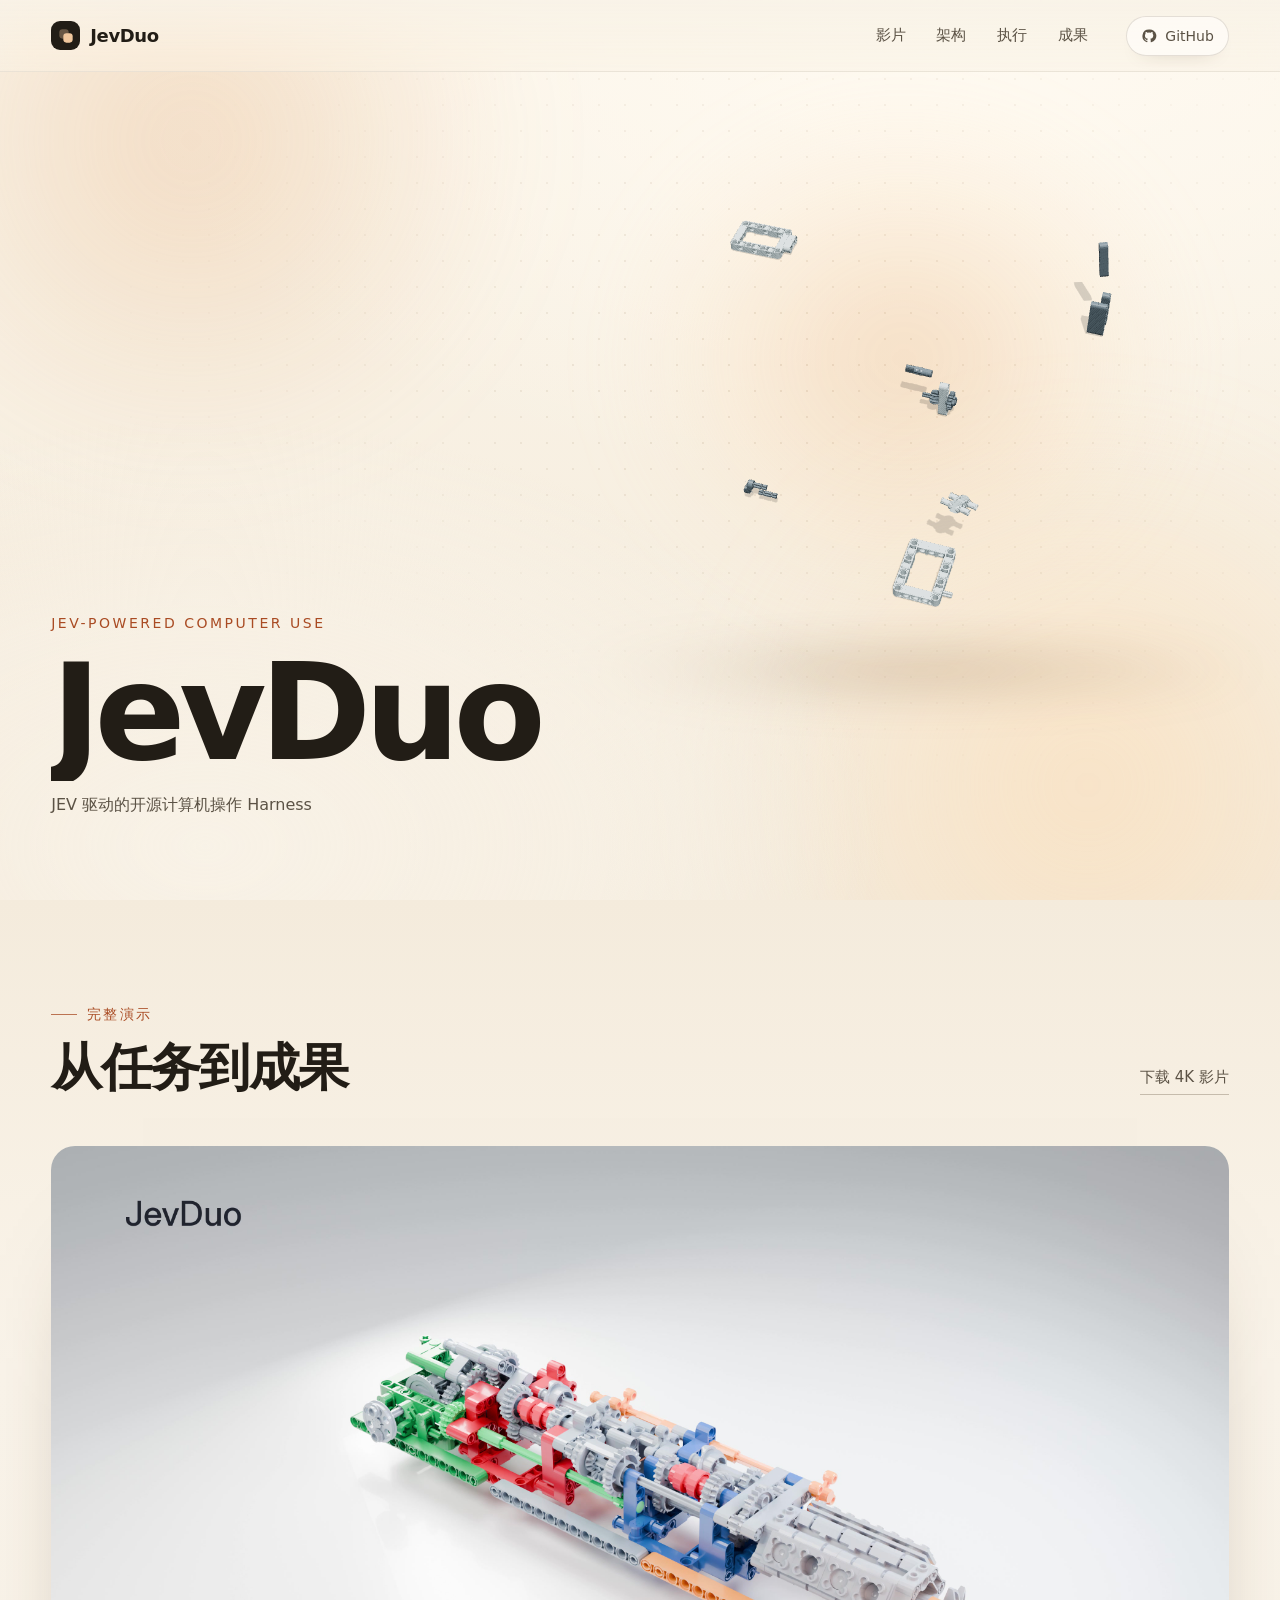
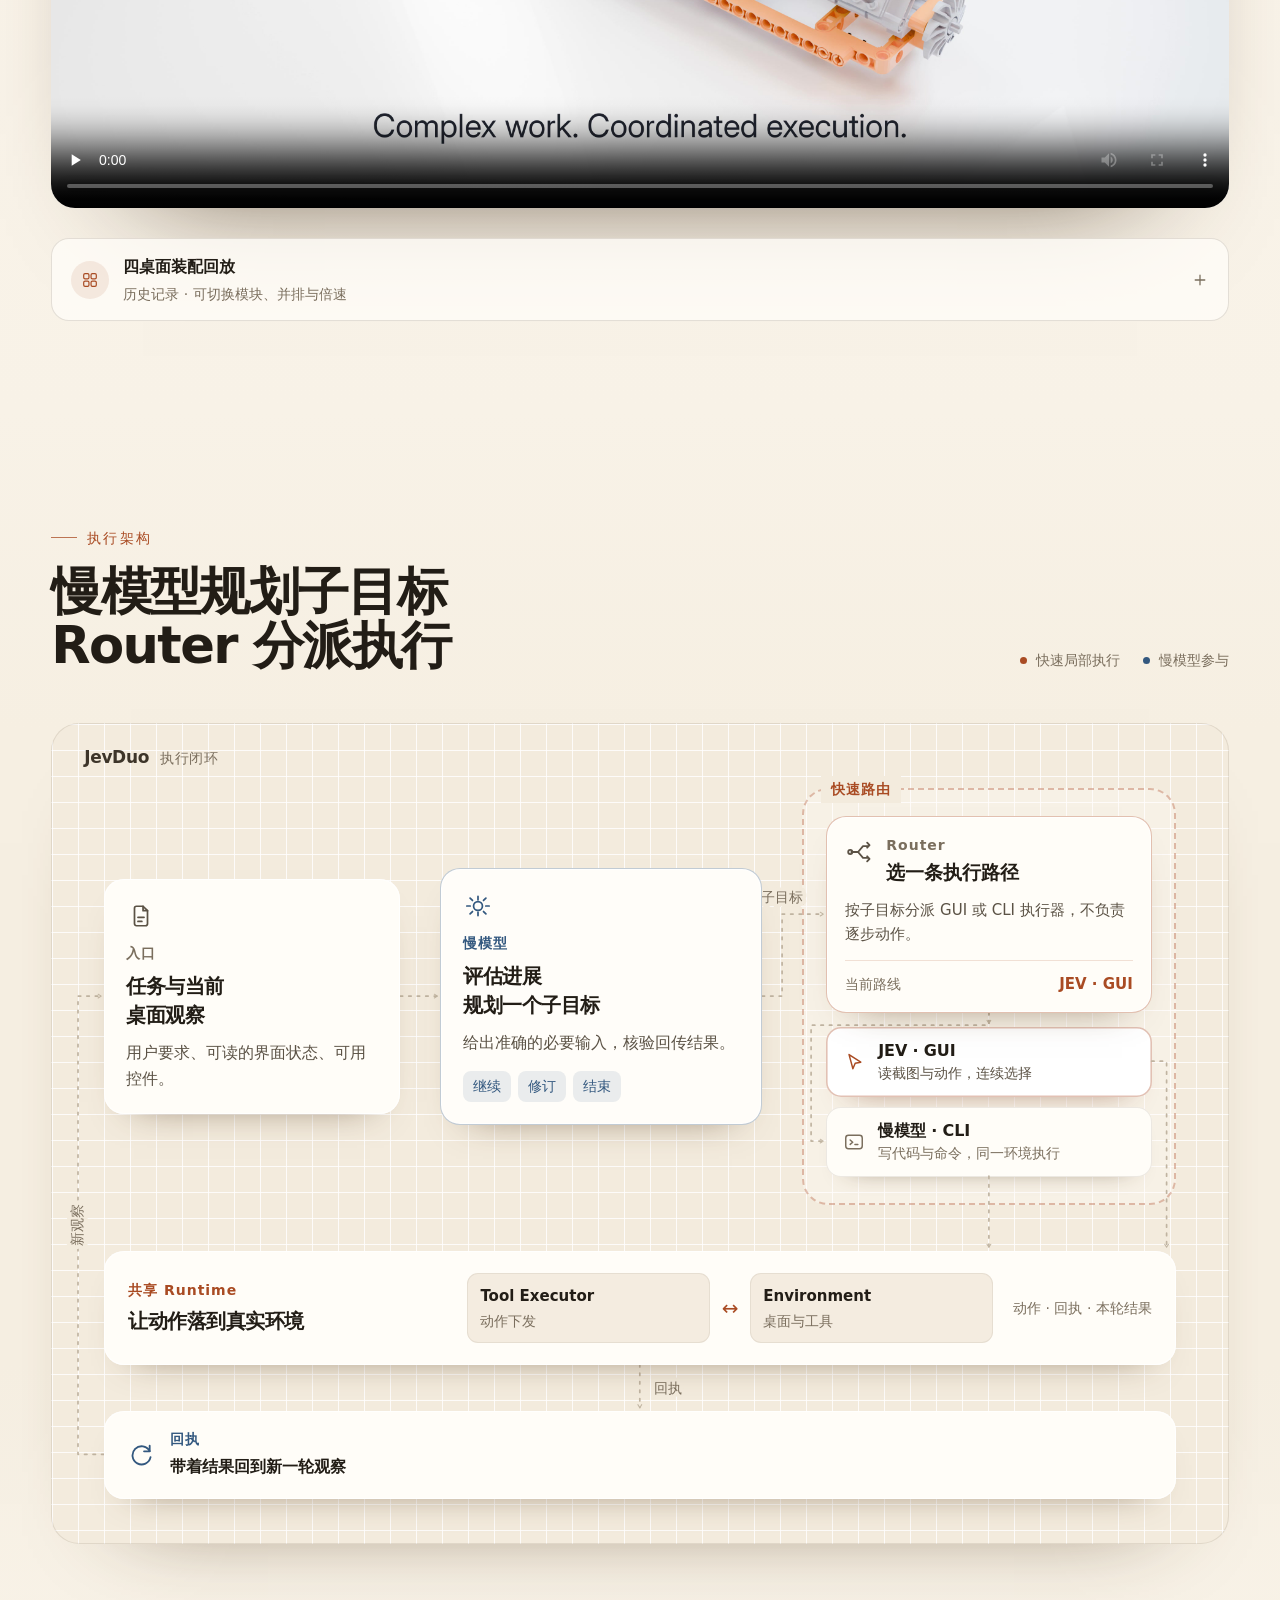
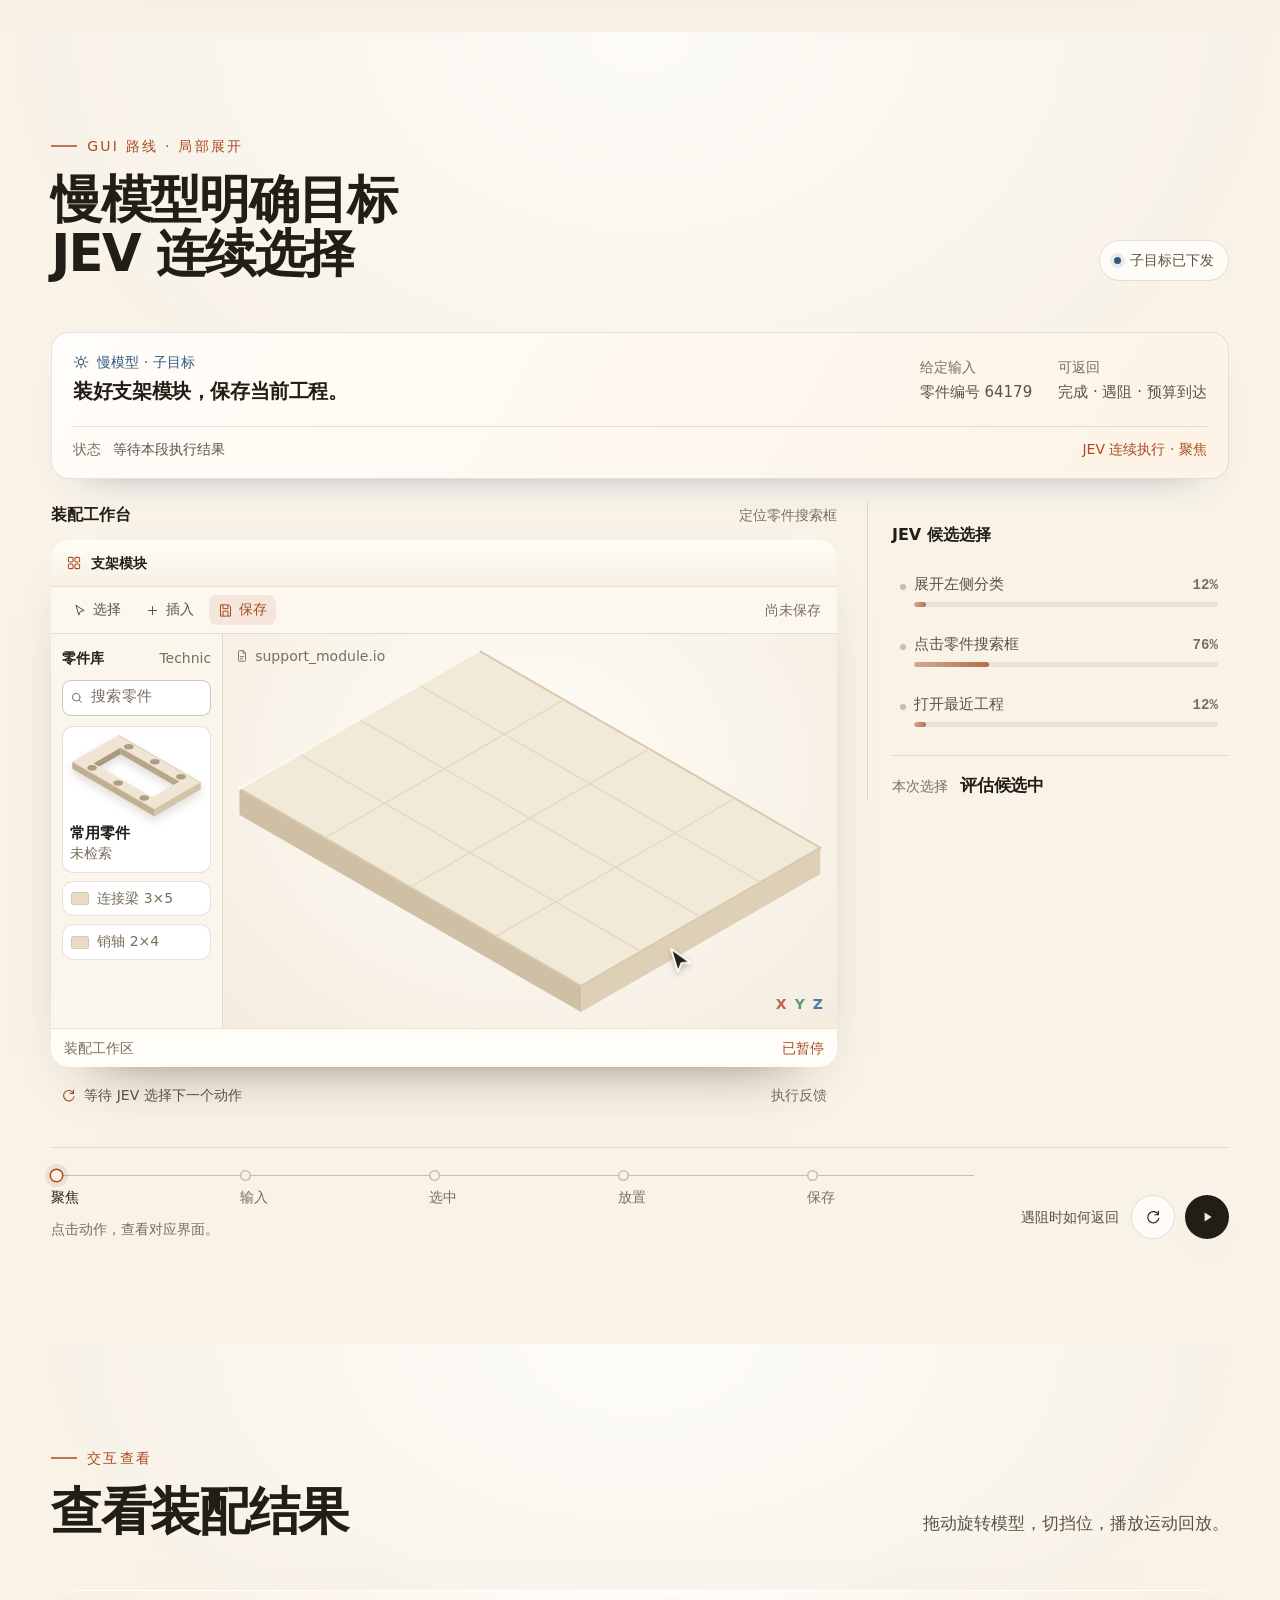
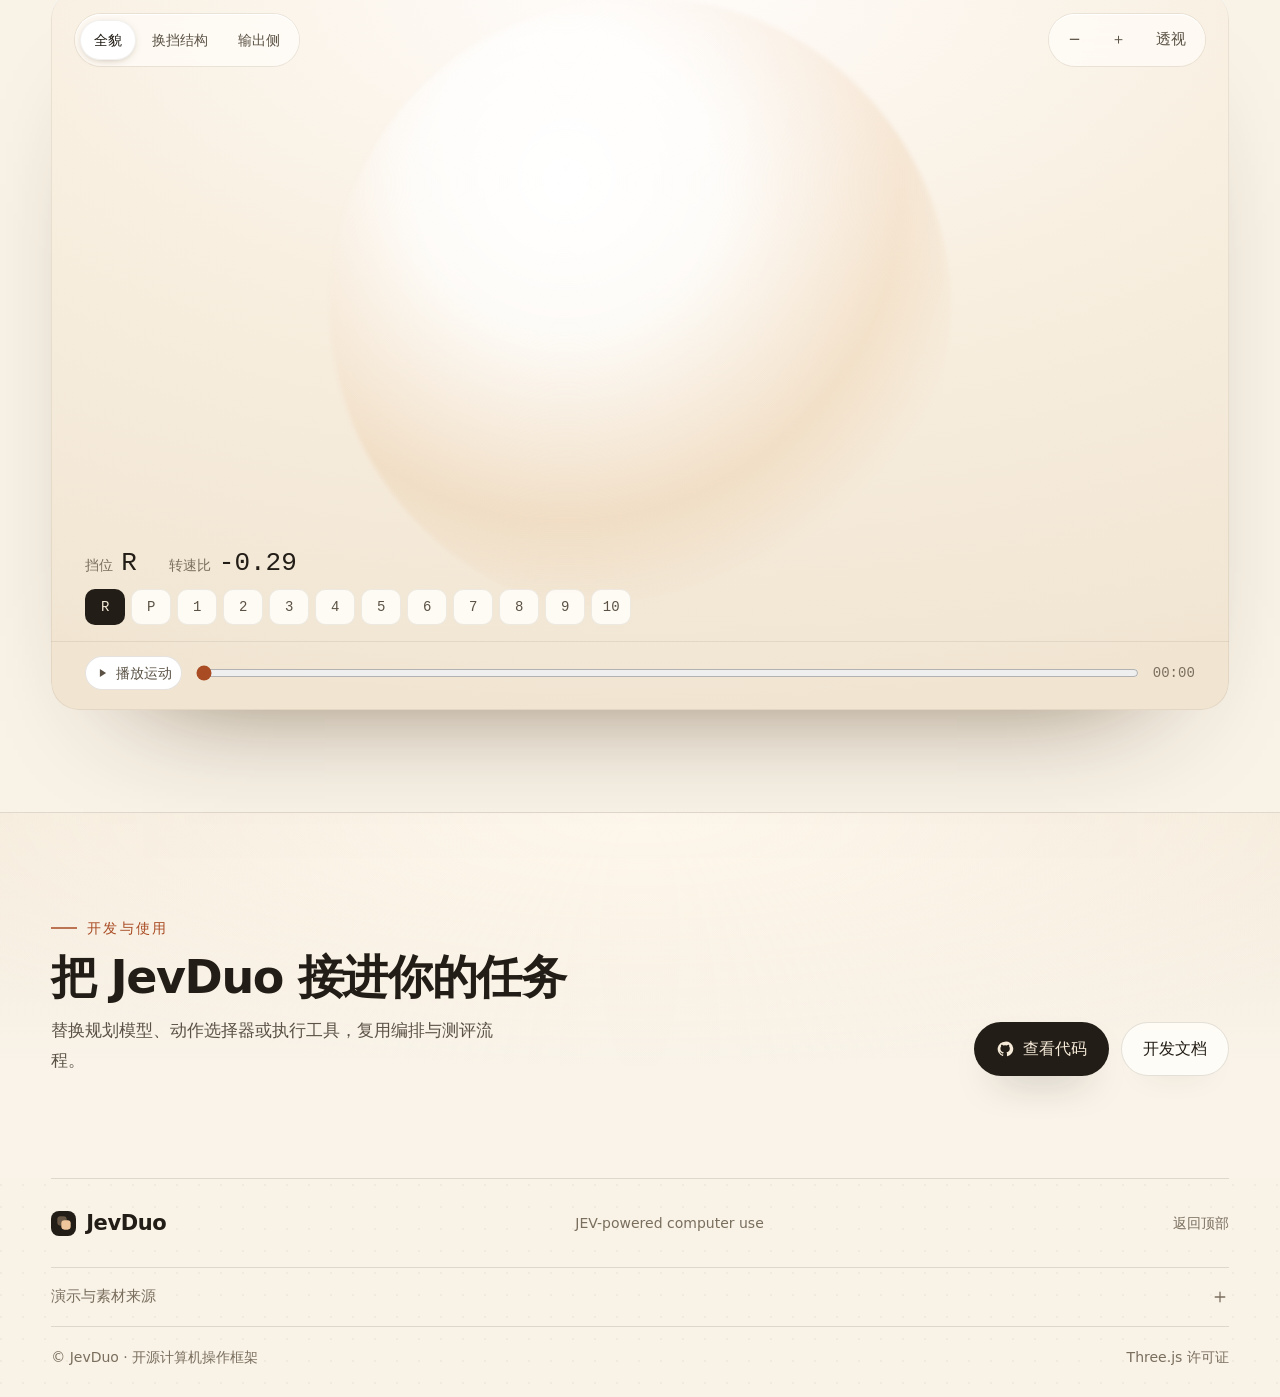
==== commit b4229b0c: "docs(site): replace showcase film with v16 glass edition" ====
--- a/index.html
+++ b/index.html
@@ -89,11 +89,11 @@
           <p class='eyebrow'>完整演示</p>
           <h2 id='film-title'>从任务到成果</h2>
         </div>
-        <a class='text-link' href='downloads/JevDuo-v15-4K.mp4' download>下载 4K 影片</a>
+        <a class='text-link' href='downloads/JevDuo-v16-4K.mp4' download>下载 4K 影片</a>
       </header>
       <figure class='film-figure'>
-        <video id='film-player' controls playsinline preload='none' poster='assets/film-poster.jpg' aria-label='JevDuo 工作流程影片'>
-          <source src='assets/jevduo-film-1080p.mp4' type='video/mp4'>
+        <video id='film-player' controls playsinline preload='none' poster='assets/film-v16-poster.jpg' aria-label='JevDuo 工作流程影片'>
+          <source src='assets/jevduo-film-v16-1080p.mp4' type='video/mp4'>
           此浏览器无法播放，可下载影片查看。
         </video>
       </figure>
